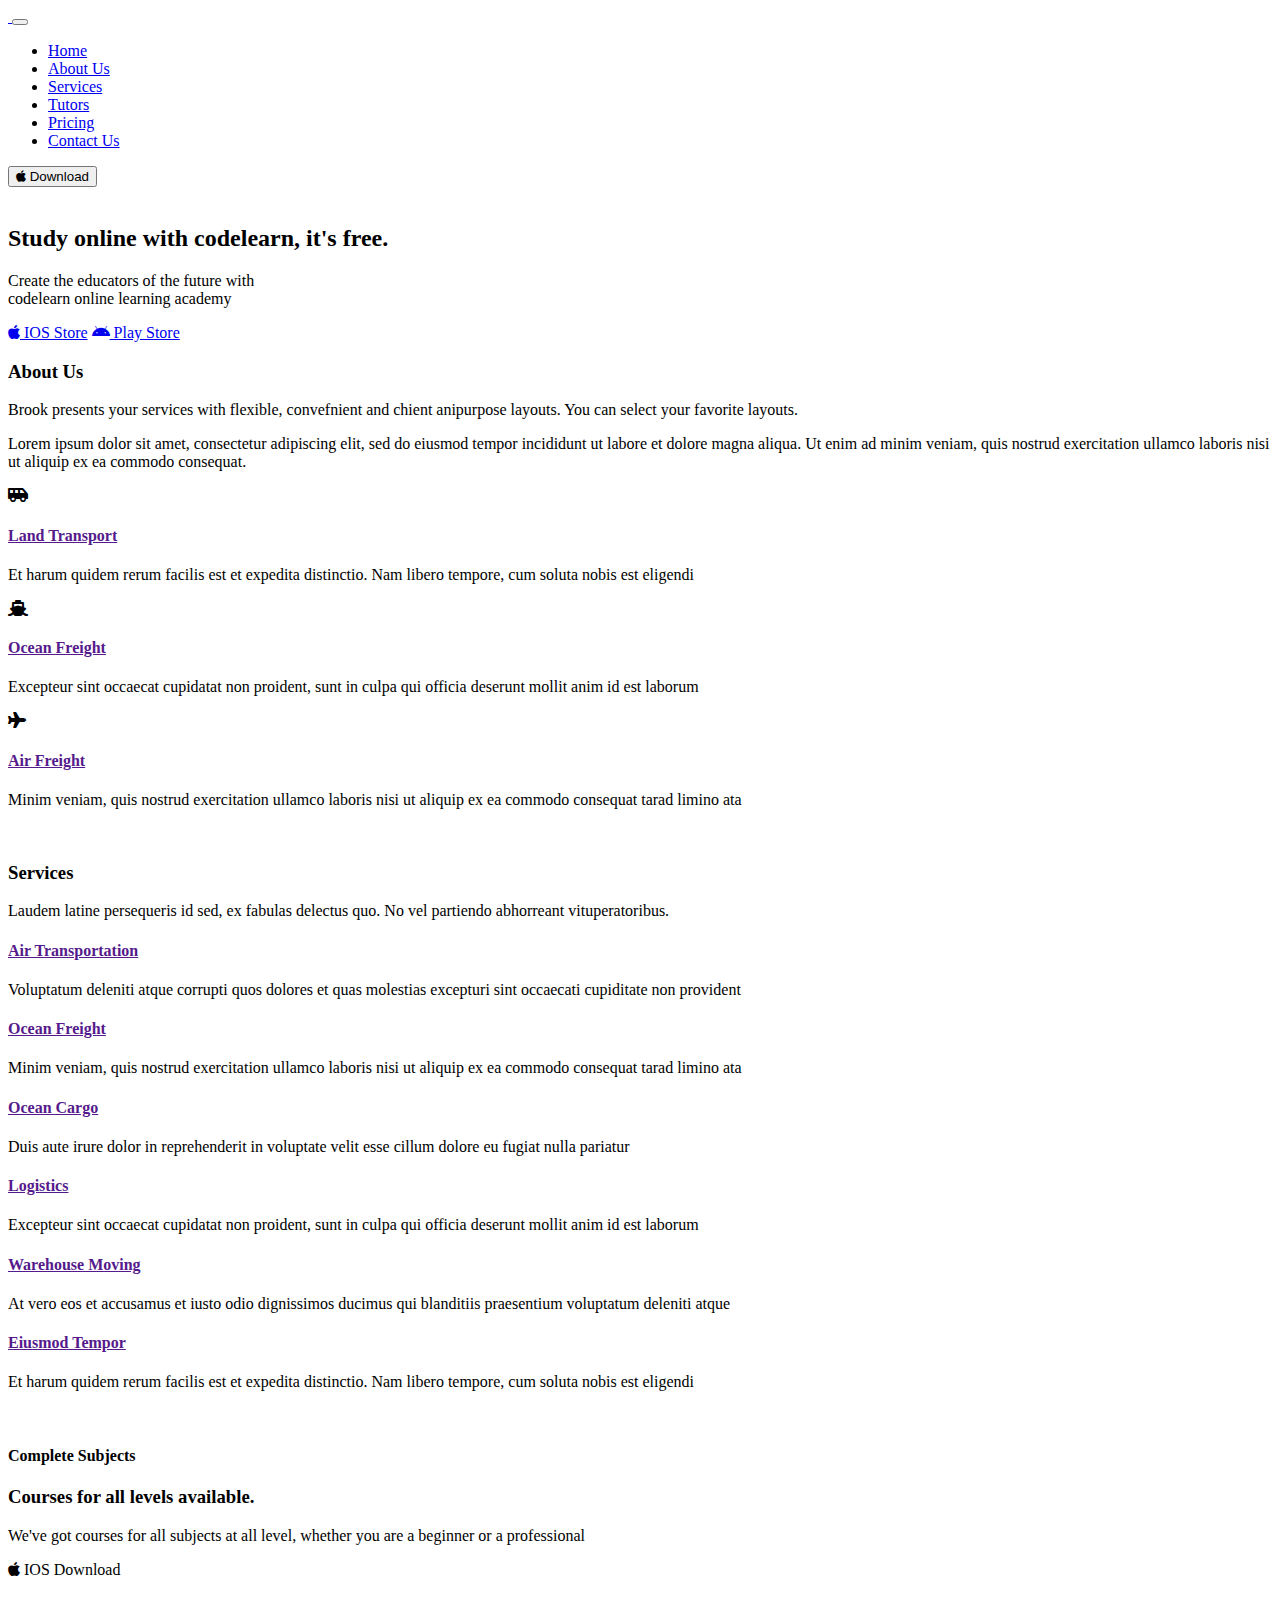
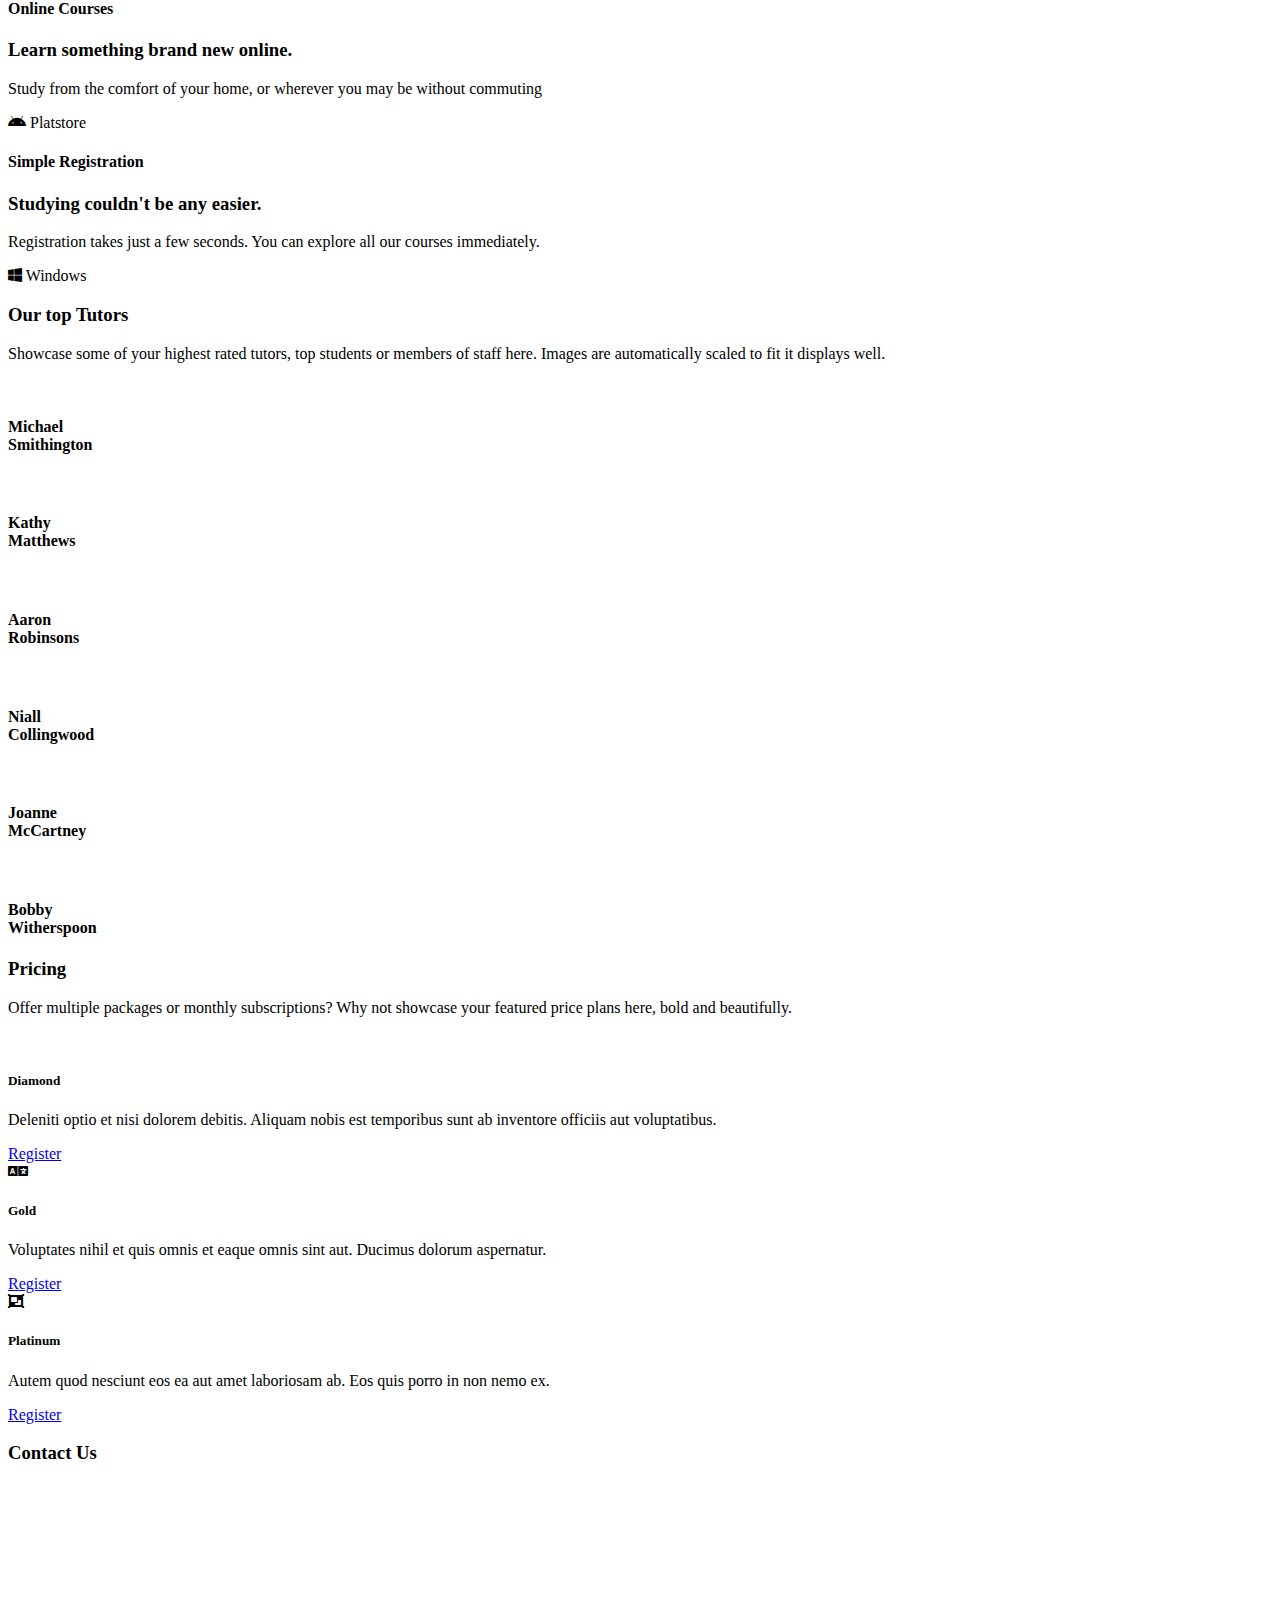
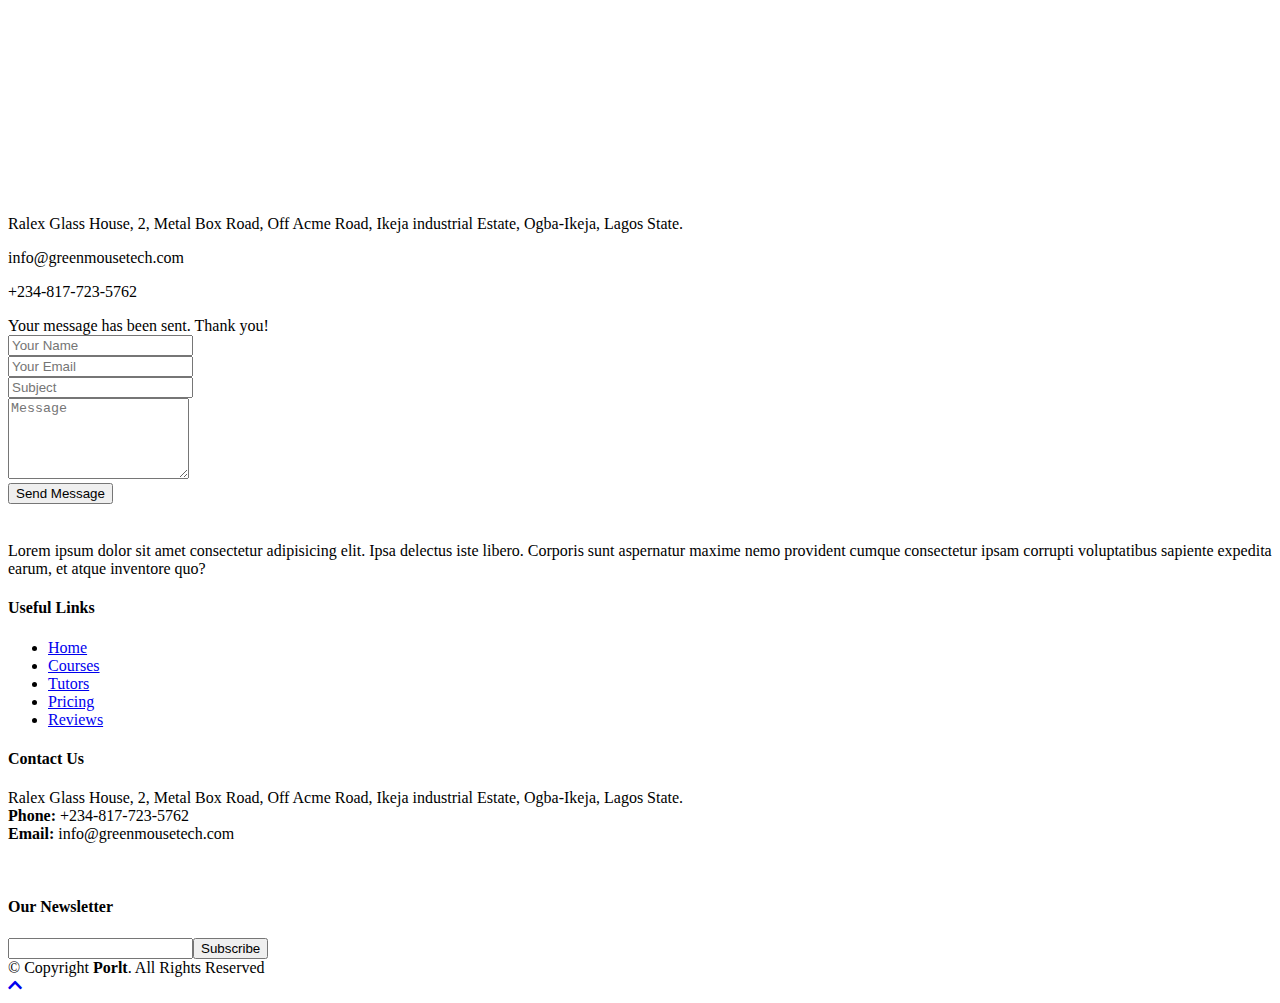
==== index.html @ 4b4a645c "porlt" ====
<!DOCTYPE html>
<html lang="en">
<head>
  <meta charset="utf-8">
  <title>Porlt</title>
  <meta content="width=device-width, initial-scale=1.0" name="viewport">
  <meta content="" name="keywords">
  <meta content="" name="description">

  <!-- Favicons -->
  <link href="img/logo.png" rel="icon">
  <link href="img/apple-touch-icon.png" rel="apple-touch-icon">

  <!-- Google Fonts -->
  <link href="https://fonts.googleapis.com/css?family=Open+Sans:300,300i,400,400i,700,700i|Montserrat:300,400,500,700" rel="stylesheet">

  <!-- fontawesome -->
  <link rel="stylesheet" href="https://cdnjs.cloudflare.com/ajax/libs/font-awesome/5.15.1/css/all.min.css"/>

  <!-- Bootstrap CSS File -->
  <link href="lib/bootstrap/css/bootstrap.min.css" rel="stylesheet">

  <!-- Libraries CSS Files -->
  <link href="lib/font-awesome/css/font-awesome.min.css" rel="stylesheet">
  <link href="lib/animate/animate.min.css" rel="stylesheet">
  <link href="lib/ionicons/css/ionicons.min.css" rel="stylesheet">
  <link href="lib/owlcarousel/assets/owl.carousel.min.css" rel="stylesheet">
  <link href="lib/lightbox/css/lightbox.min.css" rel="stylesheet">

  <!-- Main Stylesheet File -->
  <link href="css/style.css" rel="stylesheet">
</head>

<body>

  <!--==========================
  Header
  ============================-->
  
  <header id="header" class="fixed-top">
    <div class="containr">
      <nav class="navbar navbar-expand-lg navbar-light bg-light">
  <a class="navbar-brand scrollto" href="#">
    <img src="img/logo.png" style="width: 100px;" class="img-fluid" alt="">
  </a>
  <button class="navbar-toggler" type="button" data-toggle="collapse" data-target="#navbarSupportedContent" aria-controls="navbarSupportedContent" aria-expanded="false" aria-label="Toggle navigation">
    <span class="navbar-toggler-icon"></span>
  </button>

  <div class="collapse navbar-collapse" id="navbarSupportedContent">
    <ul class="navbar-nav m-auto">
      <li class="nav-item activ">
        <a class="nav-link" href="#">Home</a>
      </li>
      <li class="nav-item">
        <a class="nav-link" href="#">About Us</a>
      </li>
      <li class="nav-item">
        <a class="nav-link" href="#">Services</a>
      </li>
      <li class="nav-item">
        <a class="nav-link" href="#">Tutors</a>
      </li>
      <li class="nav-item">
        <a class="nav-link" href="#">Pricing</a>
      </li>
      
      <li class="nav-item">
        <a class="nav-link" href="#">Contact Us</a>
      </li>
    </ul>
      <button class="btn btn-outline-success" type="submit"><i class="fab fa-apple"></i> Download</button>
  </div>
</nav>
      <!-- <div class="logo float-left">
        <a href="#intro" class="scrollto"><img src="img/logo.png" alt="" class="img-fluid"></a>
      </div>

      <nav class="main-nav d-none d-lg-block">
        <ul class="">
          <li class="active"><a href="#intro">Home</a></li>
          <li><a href="#about">Courses</a></li>
          <li><a href="#services">Tutors</a></li>
          <li><a href="#portfolio">Pricing</a></li>
          <li><a href="#team">FAQs</a></li>
          <li class="drop-down"><a href="">Drop Down</a>
            <ul>
              <li><a href="#">Drop Down 1</a></li>
              <li class="drop-down"><a href="#">Drop Down 2</a>
                <ul>
                  <li><a href="#">Deep Drop Down 1</a></li>
                  <li><a href="#">Deep Drop Down 2</a></li>
                  <li><a href="#">Deep Drop Down 3</a></li>
                  <li><a href="#">Deep Drop Down 4</a></li>
                  <li><a href="#">Deep Drop Down 5</a></li>
                </ul>
              </li>
              <li><a href="#">Drop Down 3</a></li>
              <li><a href="#">Drop Down 4</a></li>
              <li><a href="#">Drop Down 5</a></li>
            </ul>
          </li>
          
          <li><a href="#contact">Reviews</a></li>
        </ul>
        <a href="#" class="btn-get-started scrollto">Download</a>
      </nav> -->
    </div>
  </header>
  
  <!--==========================
    Intro Section
  ============================-->
  <section id="intro" class="clearfix">
    <div class="container">

      <div class="intro-img">
        <img src="img/header.png" alt="" class="img-fluid">
      </div>

      <div class="intro-info">
        <h2>Study online with codelearn, it's free.</h2>
        <p>Create the educators of the future with <br> codelearn online learning academy</p>
        <div>
          <a href="#about" class="btn-get-started scrollto"><i class="fab fa-apple"></i> IOS Store</a>
          <a href="#services" class="btn-services scrollto"><i class="fab fa-android"></i> Play Store</a>
        </div>
      </div>

    </div>
  </section><!-- #intro -->

  <main id="main">
     <!--==========================
      About Us Section
    ============================-->
    <section id="about">
      <div class="container">

        <header class="section-header">
          <h3>About Us</h3>
          <p>Brook presents your services with flexible, convefnient and chient anipurpose layouts. You can select your favorite layouts.</p>
        </header>

        <div class="row about-container">

          <div class="col-lg-6 content order-lg-1 order-2">
            <p>
              Lorem ipsum dolor sit amet, consectetur adipiscing elit, sed do eiusmod tempor incididunt ut labore et dolore magna aliqua. Ut enim ad minim veniam, quis nostrud exercitation ullamco laboris nisi ut aliquip ex ea commodo consequat.
            </p>

            <div class="icon-box wow fadeInUp">
              <div class="icon"><i class="fas fa-shuttle-van"></i></div>
              <h4 class="title"><a href="">Land Transport</a></h4>
              <p class="description">Et harum quidem rerum facilis est et expedita distinctio. Nam libero tempore, cum soluta nobis est eligendi</p>
            </div>

            <div class="icon-box wow fadeInUp" data-wow-delay="0.2s">
              <div class="icon"><i class="fas fa-ship"></i></div>
              <h4 class="title"><a href="">Ocean Freight</a></h4>
              <p class="description">Excepteur sint occaecat cupidatat non proident, sunt in culpa qui officia deserunt mollit anim id est laborum</p>
            </div>

            <div class="icon-box wow fadeInUp" data-wow-delay="0.4s">
              <div class="icon"><i class="fas fa-plane"></i></div>
              <h4 class="title"><a href="">Air Freight</a></h4>
              <p class="description">Minim veniam, quis nostrud exercitation ullamco laboris nisi ut aliquip ex ea commodo consequat tarad limino ata</p>
            </div>

          </div>

          <div class="col-lg-6 background order-lg-2 order-1 wow fadeInUp">
            <img src="img/about-extra-2.svg" class="img-fluid" alt="">
          </div>
        </div>
      </div>
    </section><!-- #about -->

    
    <!--==========================
      Services Section
    ============================-->
    <section id="services" class="section-bg">
      <div class="container">

        <header class="section-header">
          <h3>Services</h3>
          <p>Laudem latine persequeris id sed, ex fabulas delectus quo. No vel partiendo abhorreant vituperatoribus.</p>
        </header>

        <div class="row">

          <div class="col-md-6 col-lg-5 offset-lg-1 wow bounceInUp" data-wow-duration="1.4s">
            <div class="box">
              <div class="icon"><i class="ion-ios-analytics-outline" style="color: #ff689b;"></i></div>
              <h4 class="title"><a href="">Air Transportation</a></h4>
              <p class="description">Voluptatum deleniti atque corrupti quos dolores et quas molestias excepturi sint occaecati cupiditate non provident</p>
            </div>
          </div>
          <div class="col-md-6 col-lg-5 wow bounceInUp" data-wow-duration="1.4s">
            <div class="box">
              <div class="icon"><i class="ion-ios-bookmarks-outline" style="color: #e9bf06;"></i></div>
              <h4 class="title"><a href="">Ocean Freight</a></h4>
              <p class="description">Minim veniam, quis nostrud exercitation ullamco laboris nisi ut aliquip ex ea commodo consequat tarad limino ata</p>
            </div>
          </div>

          <div class="col-md-6 col-lg-5 offset-lg-1 wow bounceInUp" data-wow-delay="0.1s" data-wow-duration="1.4s">
            <div class="box">
              <div class="icon"><i class="ion-ios-paper-outline" style="color: #3fcdc7;"></i></div>
              <h4 class="title"><a href="">Ocean Cargo</a></h4>
              <p class="description">Duis aute irure dolor in reprehenderit in voluptate velit esse cillum dolore eu fugiat nulla pariatur</p>
            </div>
          </div>
          <div class="col-md-6 col-lg-5 wow bounceInUp" data-wow-delay="0.1s" data-wow-duration="1.4s">
            <div class="box">
              <div class="icon"><i class="ion-ios-speedometer-outline" style="color:#41cf2e;"></i></div>
              <h4 class="title"><a href="">Logistics</a></h4>
              <p class="description">Excepteur sint occaecat cupidatat non proident, sunt in culpa qui officia deserunt mollit anim id est laborum</p>
            </div>
          </div>

          <div class="col-md-6 col-lg-5 offset-lg-1 wow bounceInUp" data-wow-delay="0.2s" data-wow-duration="1.4s">
            <div class="box">
              <div class="icon"><i class="ion-ios-world-outline" style="color: #d6ff22;"></i></div>
              <h4 class="title"><a href="">Warehouse Moving</a></h4>
              <p class="description">At vero eos et accusamus et iusto odio dignissimos ducimus qui blanditiis praesentium voluptatum deleniti atque</p>
            </div>
          </div>
          <div class="col-md-6 col-lg-5 wow bounceInUp" data-wow-delay="0.2s" data-wow-duration="1.4s">
            <div class="box">
              <div class="icon"><i class="ion-ios-clock-outline" style="color: #4680ff;"></i></div>
              <h4 class="title"><a href="">Eiusmod Tempor</a></h4>
              <p class="description">Et harum quidem rerum facilis est et expedita distinctio. Nam libero tempore, cum soluta nobis est eligendi</p>
            </div>
          </div>

        </div>

      </div>
    </section><!-- #services -->

    <!--==========================
      Clients Section
    ============================-->
    <section id="testimonials" class="section-bg">
      <div class="container">
        <div class="row justify-content-center">
          <div class="col-lg-6">
                <img src="img/slide1.png" style="width: 100%;" class="testimnial-img" alt="">
          </div>

          <div class="col-lg-6 right">
            <div class="owl-carousel testimonials-carousel wow fadeInUp">
              <div class="row testimonial-item">
                <div class="col-lg-12">
                   <h4>Complete Subjects</h4>
                <h3>Courses for all levels available.</h3>
                <p>We've got courses for all subjects at all level, whether you are a beginner or a professional</p>
                <div class="d-flex justify-content-center align-item-center">
                <a class="btn btn-outline-success" type="submit"><i class="fab fa-apple"></i> IOS Download</a>
                </div>
                </div>
              </div>
    
              <div class="row testimonial-item"> 
                <div class="col-lg-12">
                   <h4>Online Courses</h4>
                <h3>Learn something brand new online.</h3>
                <p>Study from the comfort of your home, or wherever you may be without commuting</p>
                <div class="d-flex justify-content-center align-item-center">
                <a class="btn btn-outline-success" type="submit"><i class="fab fa-android"></i> Platstore</a>
                </div>
                </div>
              </div>
    
              <div class="row testimonial-item">
                <div class="col-lg-12 ">
                   <h4>Simple Registration</h4>
                <h3>Studying couldn't be any easier.</h3>
                <p>Registration takes just a few seconds. You can explore all our courses immediately.</p>
                <div class="d-flex justify-content-center align-item-center">
                <a class="btn btn-outline-success" type="submit"><i class="fab fa-windows"></i> Windows</a>
                </div>
                </div>
              </div>
            </div>
          </div>
            
          
        </div>
      </div>
    </section><!-- #testimonials -->

     <!--==========================
      Tutor Section
    ============================-->
    <section id="team">
      <div class="container">
        <div class="section-header">
          <h3>Our top Tutors</h3>
          <p>Showcase some of your highest rated tutors, top students or members of staff here. Images are automatically scaled to fit it displays well.</p>
        </div>

        <div class="row">

          <div class="col-lg-2 col-md-6 wow fadeInUp">
            <div class="member">
              <img src="img/tutor1.svg" class="img-fluid" alt="">
            </div>
            <h4 style="color: #000;">Michael <br> Smithington</h4>
          </div>

          <div class="col-lg-2 col-md-6 wow fadeInUp" data-wow-delay="0.1s">
            <div class="member">
              <img src="img/tutor2.svg" class="img-fluid" alt="">
            </div>
            <h4 style="color: #000;">Kathy <br> Matthews</h4>
          </div>

          <div class="col-lg-2 col-md-6 wow fadeInUp" data-wow-delay="0.2s">
            <div class="member">
              <img src="img/tutor3.svg" class="img-fluid" alt="">
            </div>
            <h4 style="color: #000;">Aaron <br> Robinsons</h4>
          </div>

          <div class="col-lg-2 col-md-6 wow fadeInUp" data-wow-delay="0.3s">
            <div class="member">
              <img src="img/tutor4.svg" class="img-fluid" alt="">
            </div>
            <h4 style="color: #000;">Niall <br> Collingwood</h4>
          </div>
          <div class="col-lg-2 col-md-6 wow fadeInUp" data-wow-delay="0.3s">
            <div class="member">
              <img src="img/tutor5.svg" class="img-fluid" alt="">
            </div>
            <h4 style="color: #000;">Joanne <br> McCartney</h4>
          </div>
          <div class="col-lg-2 col-md-6 wow fadeInUp" data-wow-delay="0.3s">
            <div class="member">
              <img src="img/tutor6.svg" class="img-fluid" alt="">
            </div>
            <h4 style="color: #000;">Bobby <br> Witherspoon</h4>
          </div>

        </div>

      </div>
    </section><!-- #team -->

    <!--==========================
      Why Us Section
    ============================-->
    <section id="why-us" class="wow fadeIn">
      <div class="container">
        <header class="section-header">
          <h3>Pricing</h3>
          <p>Offer multiple packages or monthly subscriptions? Why not showcase your featured price plans here, bold and beautifully.</p>
        </header>

        <div class="row row-eq-height justify-content-center">

          <div class="col-lg-4 mb-4">
            <div class="card wow bounceInUp">
                <i class="fa fa-diamond"></i>
              <div class="card-body">
                <h5 class="card-title">Diamond</h5>
                <p class="card-text">Deleniti optio et nisi dolorem debitis. Aliquam nobis est temporibus sunt ab inventore officiis aut voluptatibus.</p>
                <a href="#" class="readmore">Register </a>
              </div>
            </div>
          </div>

          <div class="col-lg-4 mb-4">
            <div class="card wow bounceInUp">
                <i class="fa fa-language"></i>
              <div class="card-body">
                <h5 class="card-title">Gold</h5>
                <p class="card-text">Voluptates nihil et quis omnis et eaque omnis sint aut. Ducimus dolorum aspernatur.</p>
                <a href="#" class="readmore">Register</a>
              </div>
            </div>
          </div>

          <div class="col-lg-4 mb-4">
            <div class="card wow bounceInUp">
                <i class="fa fa-object-group"></i>
              <div class="card-body">
                <h5 class="card-title">Platinum</h5>
                <p class="card-text">Autem quod nesciunt eos ea aut amet laboriosam ab. Eos quis porro in non nemo ex. </p>
                <a href="#" class="readmore">Register </a>
              </div>
            </div>
          </div>

        </div>
      </div>
    </section>

    <!--==========================
      Contact Section
    ============================-->
    <section id="contact">
      <div class="container-fluid">

        <div class="section-header">
          <h3>Contact Us</h3>
        </div>

        <div class="row wow fadeInUp">

          <div class="col-lg-6">
            <div class="map mb-4 mb-lg-0">
              <iframe src="https://www.google.com/maps/embed?pb=!1m14!1m8!1m3!1d12097.433213460943!2d-74.0062269!3d40.7101282!3m2!1i1024!2i768!4f13.1!3m3!1m2!1s0x0%3A0xb89d1fe6bc499443!2sDowntown+Conference+Center!5e0!3m2!1smk!2sbg!4v1539943755621" frameborder="0" style="border:0; width: 100%; height: 312px;" allowfullscreen></iframe>
            </div>
          </div>

          <div class="col-lg-6">
            <div class="row">
              <div class="col-md-5 info">
                <i class="ion-ios-location-outline"></i>
                <p>Ralex Glass House, 2, Metal Box Road, Off Acme Road, Ikeja industrial Estate, Ogba-Ikeja, Lagos State.</p>
              </div>
              <div class="col-md-4 info">
                <i class="ion-ios-email-outline"></i>
                <p>info@greenmousetech.com</p>
              </div>
              <div class="col-md-3 info">
                <i class="ion-ios-telephone-outline"></i>
                <p>+234-817-723-5762</p>
              </div>
            </div>

            <div class="form">
              <div id="sendmessage">Your message has been sent. Thank you!</div>
              <div id="errormessage"></div>
              <form action="" method="post" role="form" class="contactForm">
                <div class="form-row">
                  <div class="form-group col-lg-6">
                    <input type="text" name="name" class="form-control" id="name" placeholder="Your Name" data-rule="minlen:4" data-msg="Please enter at least 4 chars" />
                    <div class="validation"></div>
                  </div>
                  <div class="form-group col-lg-6">
                    <input type="email" class="form-control" name="email" id="email" placeholder="Your Email" data-rule="email" data-msg="Please enter a valid email" />
                    <div class="validation"></div>
                  </div>
                </div>
                <div class="form-group">
                  <input type="text" class="form-control" name="subject" id="subject" placeholder="Subject" data-rule="minlen:4" data-msg="Please enter at least 8 chars of subject" />
                  <div class="validation"></div>
                </div>
                <div class="form-group">
                  <textarea class="form-control" name="message" rows="5" data-rule="required" data-msg="Please write something for us" placeholder="Message"></textarea>
                  <div class="validation"></div>
                </div>
                <div class="text-center"><button type="submit" title="Send Message">Send Message</button></div>
              </form>
            </div>
          </div>

        </div>

      </div>
    </section><!-- #contact -->

  </main>

  <!--==========================
    Footer
  ============================-->
  <footer id="footer">
    <div class="footer-top">
      <div class="container">
        <div class="row">

          <div class="col-lg-4 col-md-6 footer-info">
            <a href="#">
              <img src="img/logo1.png" style="width: 100px;" alt="">
            </a>
            <p style="margin-top: 20px;">Lorem ipsum dolor sit amet consectetur adipisicing elit. Ipsa delectus iste libero. Corporis sunt aspernatur maxime nemo provident cumque consectetur ipsam corrupti voluptatibus sapiente expedita earum, et atque inventore quo?</p>
          </div>

          <div class="col-lg-2 col-md-6 footer-links">
            <h4>Useful Links</h4>
            <ul>
              <li><a href="#">Home</a></li>
              <li><a href="#">Courses</a></li>
              <li><a href="#">Tutors</a></li>
              <li><a href="#">Pricing</a></li>
              <li><a href="#">Reviews</a></li>
            </ul>
          </div>

          <div class="col-lg-3 col-md-6 footer-contact">
            <h4>Contact Us</h4>
            <p>
              Ralex Glass House, 2, Metal Box Road, Off Acme Road, Ikeja industrial Estate, Ogba-Ikeja, Lagos State.<br>
              <strong>Phone:</strong> +234-817-723-5762<br>
              <strong>Email:</strong> info@greenmousetech.com<br>
            </p>

            <div class="social-links">
              <a href="#" class="twitter"><i class="fa fa-twitter"></i></a>
              <a href="#" class="facebook"><i class="fa fa-facebook"></i></a>
              <a href="#" class="instagram"><i class="fa fa-instagram"></i></a>
              <a href="#" class="linkedin"><i class="fa fa-linkedin"></i></a>
            </div>

          </div>

          <div class="col-lg-3 col-md-6 footer-newsletter">
            <h4>Our Newsletter</h4>
            <p></p>
            <form action="" method="post">
              <input type="email" name="email"><input type="submit" placeholder="Enter Email"  value="Subscribe">
            </form>
          </div>

        </div>
      </div>
    </div>

    <div class="container">
      <div class="copyright">
        &copy; Copyright <strong>Porlt</strong>. All Rights Reserved
      </div>
      <!-- <div class="credits">
        Designed by <a href="https://greenmouseonline.com/">Greenmouse Technologies</a>
      </div> -->
    </div>
  </footer><!-- #footer -->

  <a href="#" class="back-to-top"><i class="fa fa-chevron-up"></i></a>

  <!-- JavaScript Libraries -->
  <script src="lib/jquery/jquery.min.js"></script>
  <script src="lib/jquery/jquery-migrate.min.js"></script>
  <script src="lib/bootstrap/js/bootstrap.bundle.min.js"></script>
  <script src="lib/easing/easing.min.js"></script>
  <script src="lib/mobile-nav/mobile-nav.js"></script>
  <script src="lib/wow/wow.min.js"></script>
  <script src="lib/waypoints/waypoints.min.js"></script>
  <script src="lib/counterup/counterup.min.js"></script>
  <script src="lib/owlcarousel/owl.carousel.min.js"></script>
  <script src="lib/isotope/isotope.pkgd.min.js"></script>
  <script src="lib/lightbox/js/lightbox.min.js"></script>
  <!-- Contact Form JavaScript File -->
  <script src="contactform/contactform.js"></script>

  <!-- Template Main Javascript File -->
  <script src="js/main.js"></script>

</body>
</html>
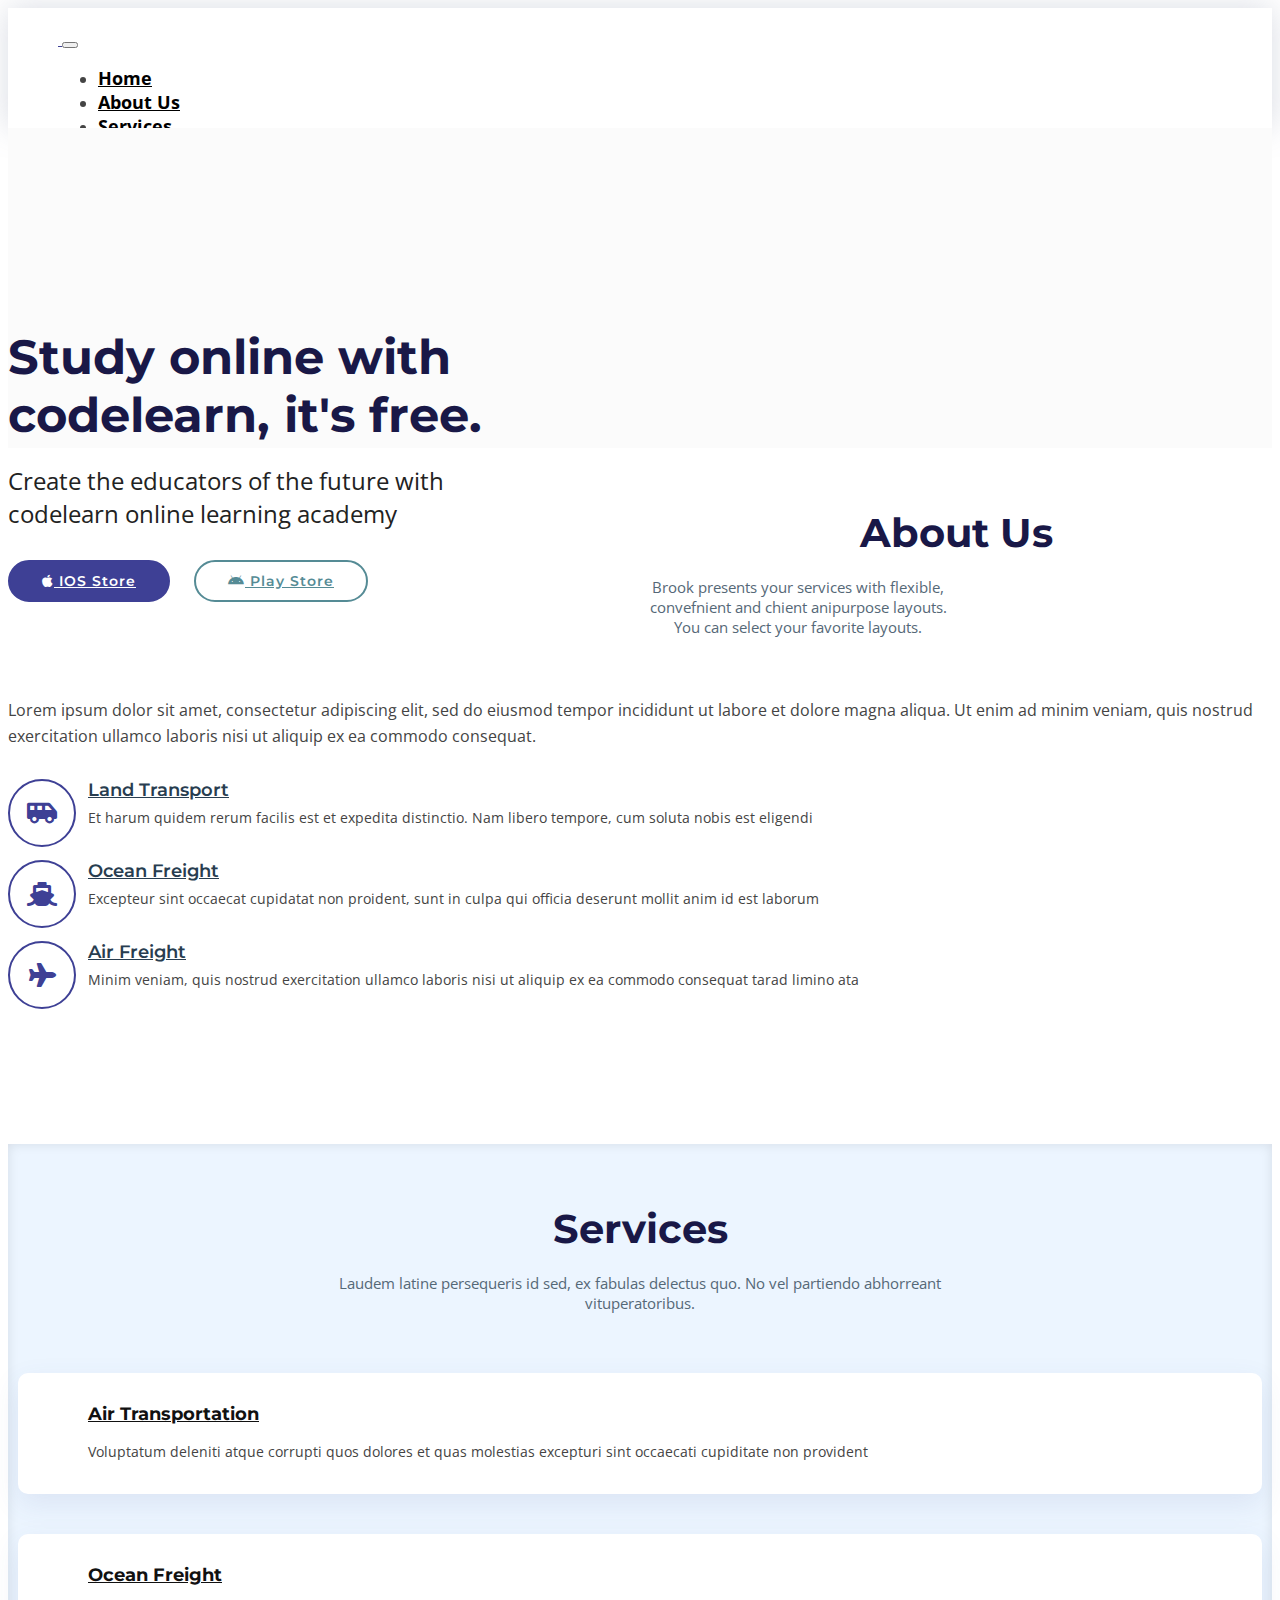
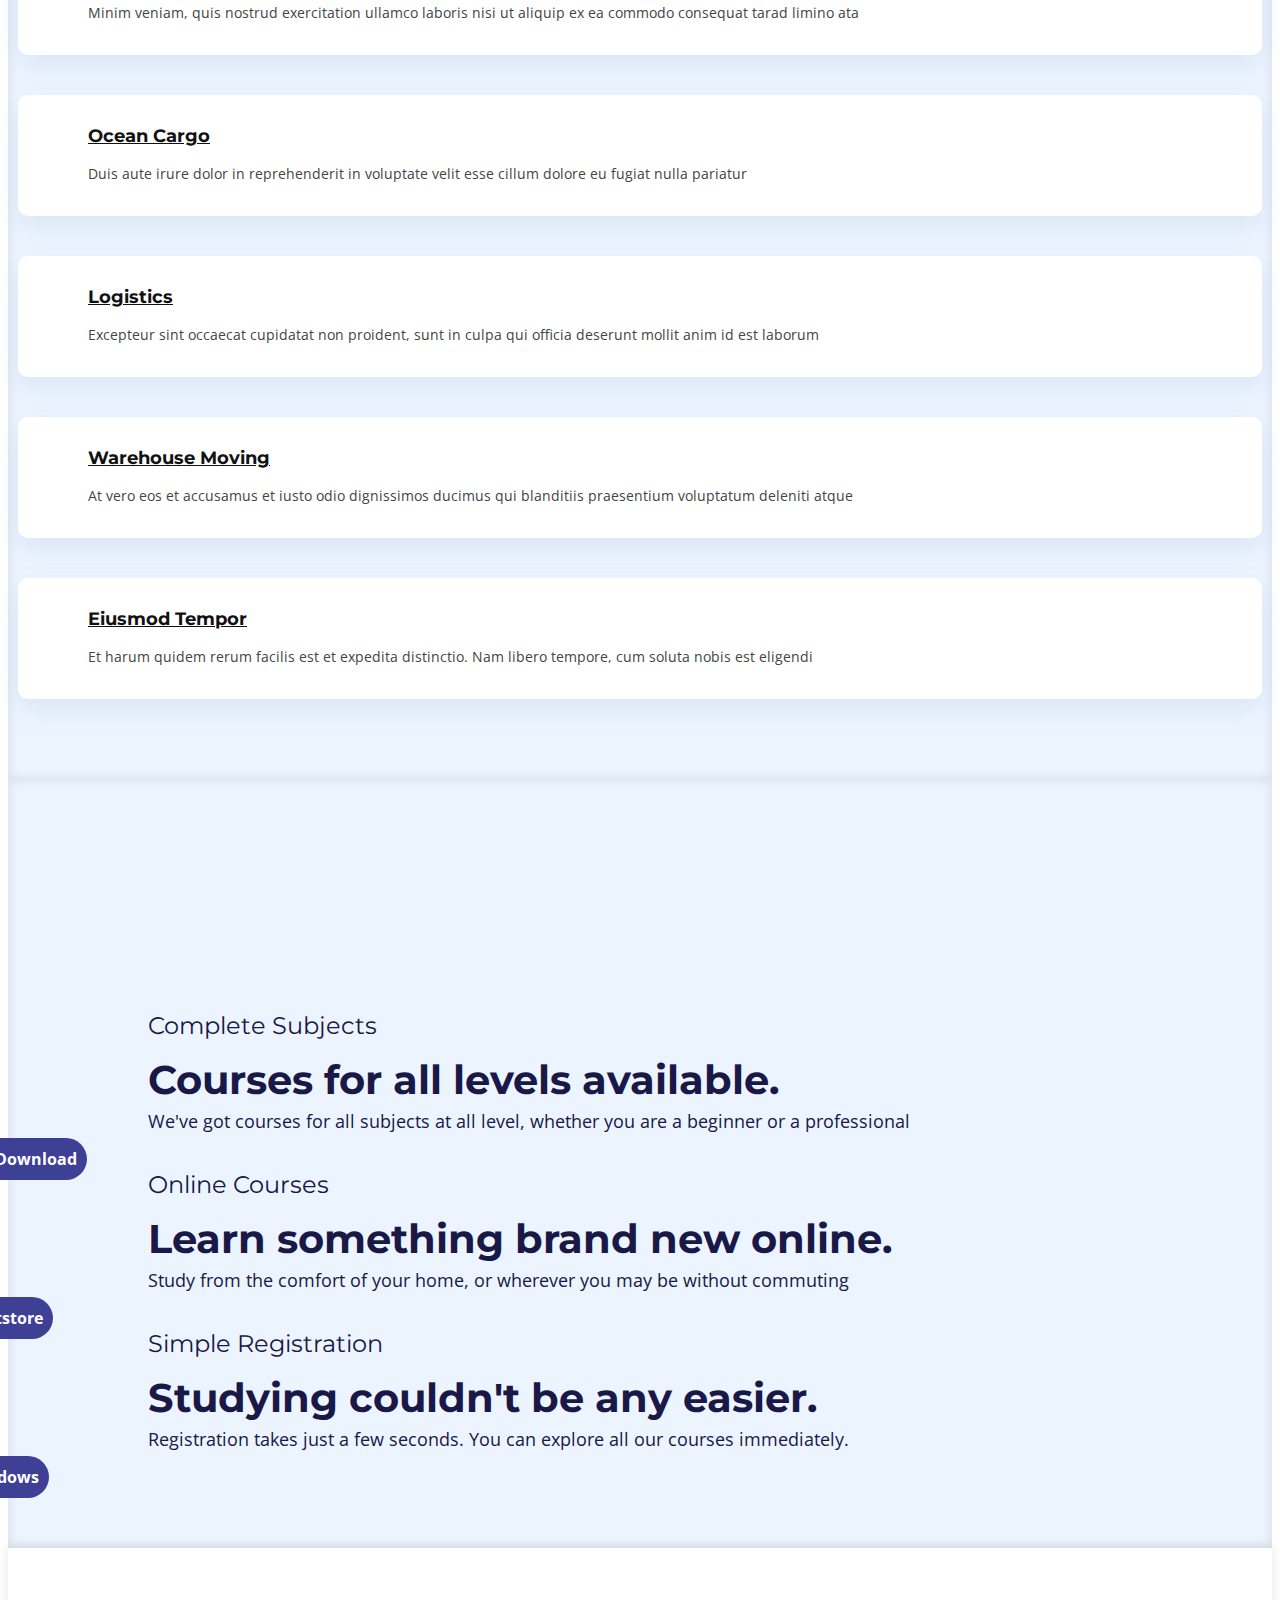
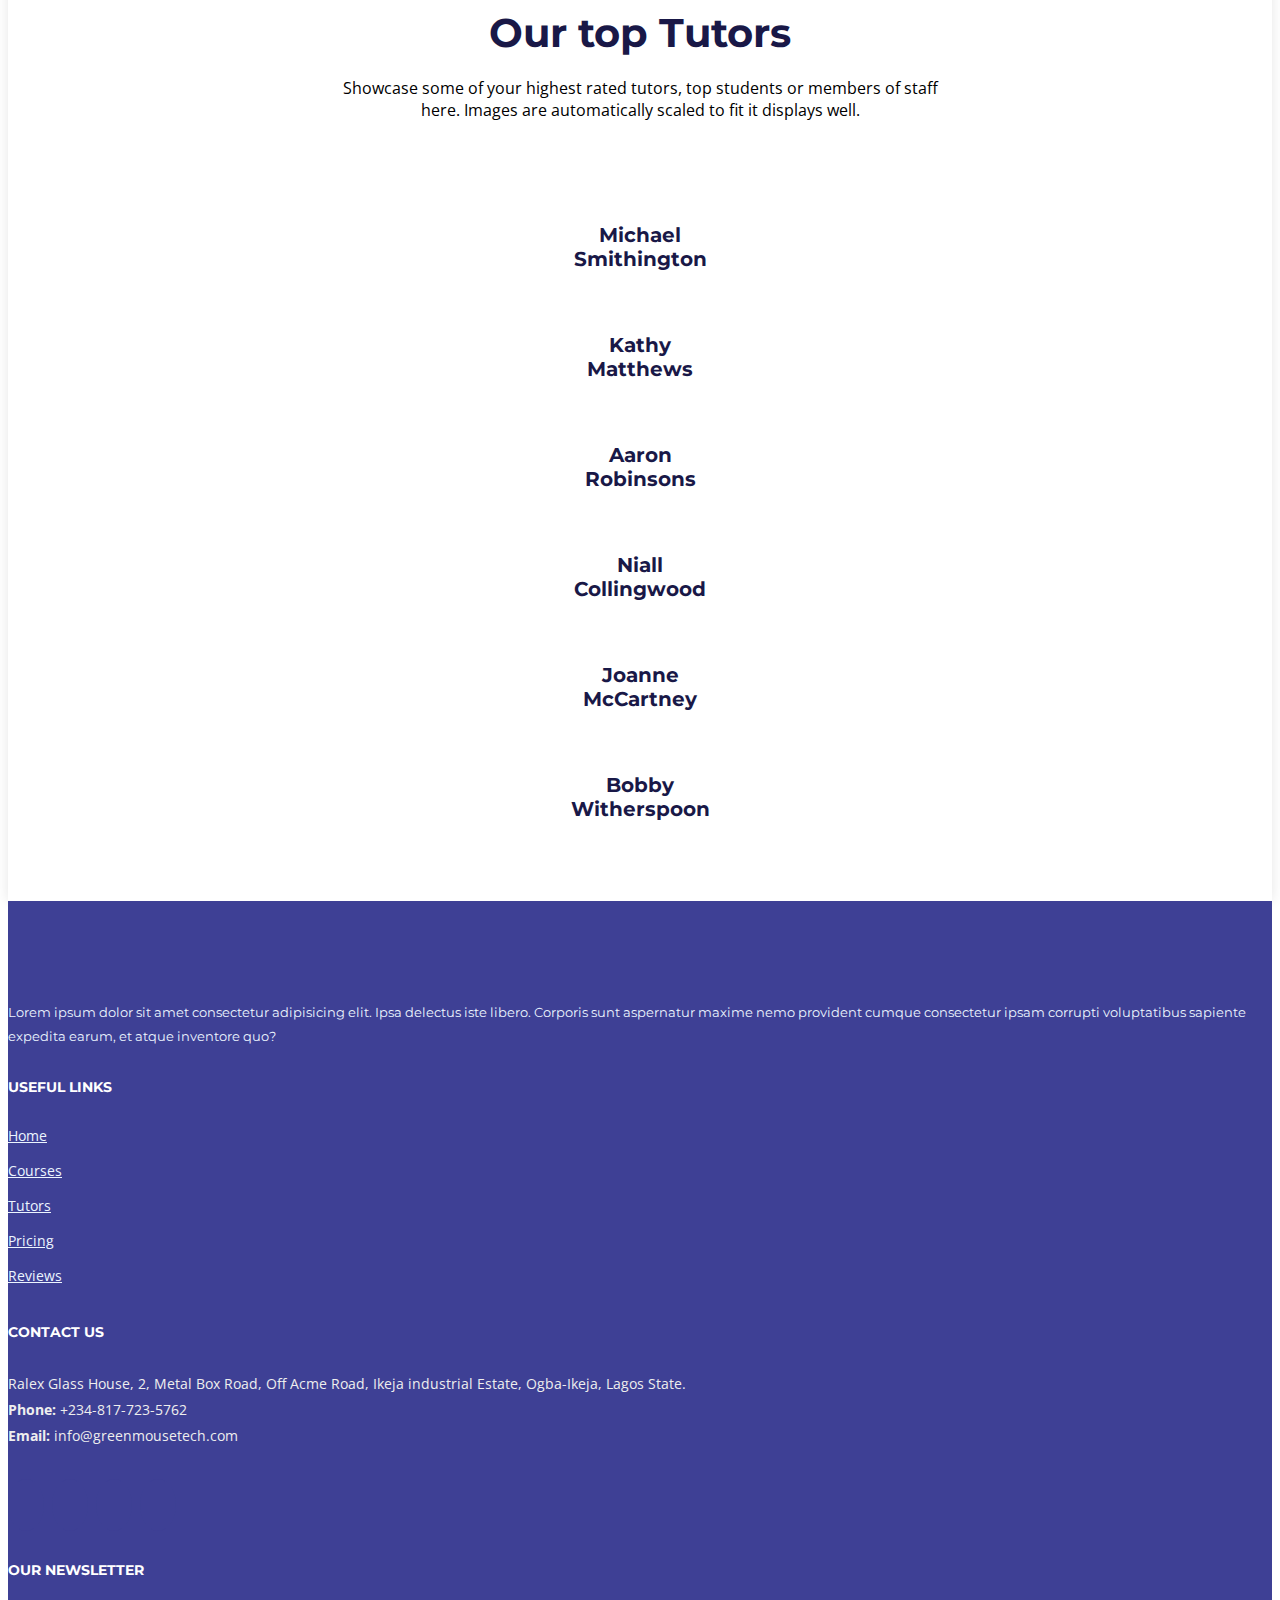
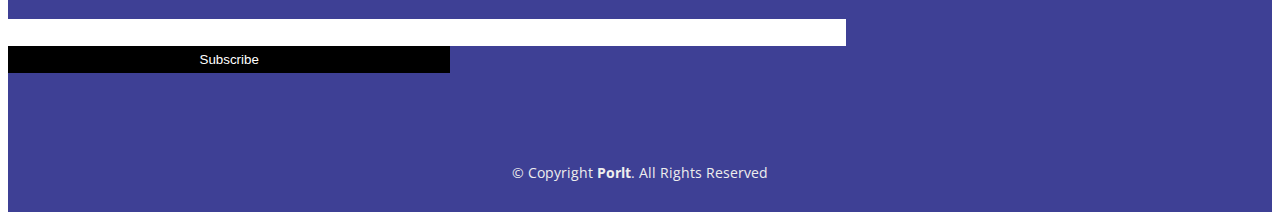
==== commit 2580de94: "porlt" ====
--- a/index.html
+++ b/index.html
@@ -9,7 +9,7 @@
 
   <!-- Favicons -->
   <link href="img/logo.png" rel="icon">
-  <link href="img/apple-touch-icon.png" rel="apple-touch-icon">
+  <!-- <link href="img/apple-touch-icon.png" rel="apple-touch-icon"> -->
 
   <!-- Google Fonts -->
   <link href="https://fonts.googleapis.com/css?family=Open+Sans:300,300i,400,400i,700,700i|Montserrat:300,400,500,700" rel="stylesheet">
@@ -349,121 +349,6 @@
       </div>
     </section><!-- #team -->
 
-    <!--==========================
-      Why Us Section
-    ============================-->
-    <section id="why-us" class="wow fadeIn">
-      <div class="container">
-        <header class="section-header">
-          <h3>Pricing</h3>
-          <p>Offer multiple packages or monthly subscriptions? Why not showcase your featured price plans here, bold and beautifully.</p>
-        </header>
-
-        <div class="row row-eq-height justify-content-center">
-
-          <div class="col-lg-4 mb-4">
-            <div class="card wow bounceInUp">
-                <i class="fa fa-diamond"></i>
-              <div class="card-body">
-                <h5 class="card-title">Diamond</h5>
-                <p class="card-text">Deleniti optio et nisi dolorem debitis. Aliquam nobis est temporibus sunt ab inventore officiis aut voluptatibus.</p>
-                <a href="#" class="readmore">Register </a>
-              </div>
-            </div>
-          </div>
-
-          <div class="col-lg-4 mb-4">
-            <div class="card wow bounceInUp">
-                <i class="fa fa-language"></i>
-              <div class="card-body">
-                <h5 class="card-title">Gold</h5>
-                <p class="card-text">Voluptates nihil et quis omnis et eaque omnis sint aut. Ducimus dolorum aspernatur.</p>
-                <a href="#" class="readmore">Register</a>
-              </div>
-            </div>
-          </div>
-
-          <div class="col-lg-4 mb-4">
-            <div class="card wow bounceInUp">
-                <i class="fa fa-object-group"></i>
-              <div class="card-body">
-                <h5 class="card-title">Platinum</h5>
-                <p class="card-text">Autem quod nesciunt eos ea aut amet laboriosam ab. Eos quis porro in non nemo ex. </p>
-                <a href="#" class="readmore">Register </a>
-              </div>
-            </div>
-          </div>
-
-        </div>
-      </div>
-    </section>
-
-    <!--==========================
-      Contact Section
-    ============================-->
-    <section id="contact">
-      <div class="container-fluid">
-
-        <div class="section-header">
-          <h3>Contact Us</h3>
-        </div>
-
-        <div class="row wow fadeInUp">
-
-          <div class="col-lg-6">
-            <div class="map mb-4 mb-lg-0">
-              <iframe src="https://www.google.com/maps/embed?pb=!1m14!1m8!1m3!1d12097.433213460943!2d-74.0062269!3d40.7101282!3m2!1i1024!2i768!4f13.1!3m3!1m2!1s0x0%3A0xb89d1fe6bc499443!2sDowntown+Conference+Center!5e0!3m2!1smk!2sbg!4v1539943755621" frameborder="0" style="border:0; width: 100%; height: 312px;" allowfullscreen></iframe>
-            </div>
-          </div>
-
-          <div class="col-lg-6">
-            <div class="row">
-              <div class="col-md-5 info">
-                <i class="ion-ios-location-outline"></i>
-                <p>Ralex Glass House, 2, Metal Box Road, Off Acme Road, Ikeja industrial Estate, Ogba-Ikeja, Lagos State.</p>
-              </div>
-              <div class="col-md-4 info">
-                <i class="ion-ios-email-outline"></i>
-                <p>info@greenmousetech.com</p>
-              </div>
-              <div class="col-md-3 info">
-                <i class="ion-ios-telephone-outline"></i>
-                <p>+234-817-723-5762</p>
-              </div>
-            </div>
-
-            <div class="form">
-              <div id="sendmessage">Your message has been sent. Thank you!</div>
-              <div id="errormessage"></div>
-              <form action="" method="post" role="form" class="contactForm">
-                <div class="form-row">
-                  <div class="form-group col-lg-6">
-                    <input type="text" name="name" class="form-control" id="name" placeholder="Your Name" data-rule="minlen:4" data-msg="Please enter at least 4 chars" />
-                    <div class="validation"></div>
-                  </div>
-                  <div class="form-group col-lg-6">
-                    <input type="email" class="form-control" name="email" id="email" placeholder="Your Email" data-rule="email" data-msg="Please enter a valid email" />
-                    <div class="validation"></div>
-                  </div>
-                </div>
-                <div class="form-group">
-                  <input type="text" class="form-control" name="subject" id="subject" placeholder="Subject" data-rule="minlen:4" data-msg="Please enter at least 8 chars of subject" />
-                  <div class="validation"></div>
-                </div>
-                <div class="form-group">
-                  <textarea class="form-control" name="message" rows="5" data-rule="required" data-msg="Please write something for us" placeholder="Message"></textarea>
-                  <div class="validation"></div>
-                </div>
-                <div class="text-center"><button type="submit" title="Send Message">Send Message</button></div>
-              </form>
-            </div>
-          </div>
-
-        </div>
-
-      </div>
-    </section><!-- #contact -->
-
   </main>
 
   <!--==========================
--- a/css/style.css
+++ b/css/style.css
@@ -0,0 +1,1432 @@
+body {
+  background: #fff;
+  color: #444;
+  font-family: "Open Sans", sans-serif;
+}
+
+a {
+  color: #3e4095;
+  transition: 0.5s;
+}
+
+a:hover, a:active, a:focus {
+  color: #0b6bd3;
+  outline: none;
+  text-decoration: none;
+}
+
+p {
+  padding: 0;
+  margin: 0 0 30px 0;
+}
+
+h1, h2, h3, h4, h5, h6 {
+  font-family: "Montserrat", sans-serif;
+  font-weight: 400;
+  margin: 0 0 20px 0;
+  padding: 0;
+}
+
+/* Back to top button */
+
+.back-to-top {
+  position: fixed;
+  display: none;
+  background: #3e4095;
+  color: #fff;
+  width: 44px;
+  height: 44px;
+  text-align: center;
+  line-height: 1;
+  font-size: 16px;
+  border-radius: 50%;
+  right: 15px;
+  bottom: 15px;
+  transition: background 0.5s;
+  z-index: 11;
+}
+
+.back-to-top i {
+  padding-top: 12px;
+  color: #fff;
+}
+
+/* Prelaoder */
+
+#preloader {
+  position: fixed;
+  top: 0;
+  left: 0;
+  right: 0;
+  bottom: 0;
+  z-index: 9999;
+  overflow: hidden;
+  background: #fff;
+}
+
+#preloader:before {
+  content: "";
+  position: fixed;
+  top: calc(50% - 30px);
+  left: calc(50% - 30px);
+  border: 6px solid #f2f2f2;
+  border-top: 6px solid #3e4095;
+  border-radius: 50%;
+  width: 60px;
+  height: 60px;
+  -webkit-animation: animate-preloader 1s linear infinite;
+  animation: animate-preloader 1s linear infinite;
+}
+
+@-webkit-keyframes animate-preloader {
+  0% {
+    -webkit-transform: rotate(0deg);
+    transform: rotate(0deg);
+  }
+  100% {
+    -webkit-transform: rotate(360deg);
+    transform: rotate(360deg);
+  }
+}
+
+@keyframes animate-preloader {
+  0% {
+    -webkit-transform: rotate(0deg);
+    transform: rotate(0deg);
+  }
+  100% {
+    -webkit-transform: rotate(360deg);
+    transform: rotate(360deg);
+  }
+}
+
+/*--------------------------------------------------------------
+# Header
+--------------------------------------------------------------*/
+
+#header {
+  height: 80px;
+  transition: all 0.5s;
+  z-index: 997;
+  transition: all 0.5s;
+  padding: 20px 50px;
+  background: #fff;
+  box-shadow: 0px 0px 30px rgba(127, 137, 161, 0.3);
+}
+
+#header.header-scrolled, #header.header-pages {
+  height: 60px;
+  padding: 10px 0px;
+}
+
+#header .logo h1 {
+  font-size: 36px;
+  margin: 0;
+  padding: 0;
+  line-height: 1;
+  font-weight: 400;
+  letter-spacing: 3px;
+  text-transform: uppercase;
+}
+
+#header .logo h1 a, #header .logo h1 a:hover {
+  color: #00366f;
+  text-decoration: none;
+}
+
+#header .logo img {
+  padding: 0;
+  margin: 7px 0;
+  max-height: 26px;
+}
+
+.main-pages {
+  margin-top: 60px;
+}
+
+nav ul li {
+  padding-right: 20px;
+}
+
+nav ul li a {
+  color: #000 !important;
+  font-weight: bold;
+  font-size: 18px;
+}
+
+.btn-outline-success {
+  background-color: #3e4095;
+  border: none !important;
+  border-radius: 30px;
+  color: #fff !important;
+  font-weight: bold;
+  padding: 10px;
+  width: 180px;
+}
+
+.btn-outline-success:hover {
+  border: 1px solid #3e4095 !important;
+  color: #3e4095 !important;
+  background-color: transparent;
+}
+
+/*--------------------------------------------------------------
+# Intro Section
+--------------------------------------------------------------*/
+
+#intro {
+  width: 100%;
+  position: relative;
+  /* background: url("../img/intro-bg.png") center bottom no-repeat; */
+  background-size: cover;
+  padding: 200px 0 120px 0;
+  background-color: #FBFBFB;
+}
+
+#intro .intro-img {
+  width: 50%;
+  float: right;
+}
+
+#intro .intro-info {
+  width: 50%;
+  float: left;
+}
+
+#intro .intro-info h2 {
+  color: #191847;
+  /* margin-bottom: 40px; */
+  font-size: 48px;
+  font-weight: bold;
+}
+
+#intro .intro-info p {
+  color: #222;
+  /* margin-bottom: 40px; */
+  font-size: 24px;
+  /* font-weight: 700; */
+}
+
+#intro .intro-info h2 span {
+  color: #74b5fc;
+  text-decoration: underline;
+}
+
+#intro .intro-info .btn-get-started, #intro .intro-info .btn-services {
+  font-family: "Montserrat", sans-serif;
+  font-size: 14px;
+  font-weight: 600;
+  letter-spacing: 1px;
+  display: inline-block;
+  padding: 10px 32px;
+  border-radius: 50px;
+  transition: 0.5s;
+  margin: 0 20px 20px 0;
+  color: #fff;
+}
+
+#intro .intro-info .btn-get-started {
+  background: #3e4095;
+  border: 2px solid #3e4095;
+  color: #fff;
+}
+
+#intro .intro-info .btn-get-started:hover {
+  background: none;
+  border-color: #fff;
+  color: #fff;
+}
+
+#intro .intro-info .btn-services {
+  border: 2px solid #558B95;
+  color: #558B95;
+}
+
+#intro .intro-info .btn-services:hover {
+  background: #fff;
+  border-color: #558B95;
+  color: #558B95;
+}
+
+/*--------------------------------------------------------------
+# Navigation Menu
+--------------------------------------------------------------*/
+
+/* Desktop Navigation */
+
+.main-nav {
+  /* Drop Down */
+  /* Deep Drop Down */
+}
+
+.main-nav, .main-nav * {
+  margin: 0;
+  padding: 0;
+  list-style: none;
+}
+
+.main-nav>ul>li {
+  position: relative;
+  white-space: nowrap;
+  float: left;
+}
+
+.main-nav a {
+  display: block;
+  position: relative;
+  color: #004289;
+  padding: 10px 15px;
+  transition: 0.3s;
+  font-size: 14px;
+  font-family: "Montserrat", sans-serif;
+  font-weight: 500;
+}
+
+.main-nav a:hover, .main-nav .active>a, .main-nav li:hover>a {
+  color: #3e4095;
+  text-decoration: none;
+}
+
+.main-nav .drop-down ul {
+  display: block;
+  position: absolute;
+  left: 0;
+  top: calc(100% + 30px);
+  z-index: 99;
+  opacity: 0;
+  visibility: hidden;
+  padding: 10px 0;
+  background: #fff;
+  box-shadow: 0px 0px 30px rgba(127, 137, 161, 0.25);
+  transition: ease all 0.3s;
+}
+
+.main-nav .drop-down:hover>ul {
+  opacity: 1;
+  top: 100%;
+  visibility: visible;
+}
+
+.main-nav .drop-down li {
+  min-width: 180px;
+  position: relative;
+}
+
+.main-nav .drop-down ul a {
+  padding: 10px 20px;
+  font-size: 13px;
+  color: #004289;
+}
+
+.main-nav .drop-down ul a:hover, .main-nav .drop-down ul .active>a, .main-nav .drop-down ul li:hover>a {
+  color: #3e4095;
+}
+
+.main-nav .drop-down>a:after {
+  content: "\f107";
+  font-family: FontAwesome;
+  padding-left: 10px;
+}
+
+.main-nav .drop-down .drop-down ul {
+  top: 0;
+  left: calc(100% - 30px);
+}
+
+.main-nav .drop-down .drop-down:hover>ul {
+  opacity: 1;
+  top: 0;
+  left: 100%;
+}
+
+.main-nav .drop-down .drop-down>a {
+  padding-right: 35px;
+}
+
+.main-nav .drop-down .drop-down>a:after {
+  content: "\f105";
+  position: absolute;
+  right: 15px;
+}
+
+/* Mobile Navigation */
+
+.mobile-nav {
+  position: fixed;
+  top: 0;
+  bottom: 0;
+  z-index: 9999;
+  overflow-y: auto;
+  left: -260px;
+  width: 260px;
+  padding-top: 18px;
+  background: rgba(19, 39, 57, 0.8);
+  transition: 0.4s;
+}
+
+.mobile-nav * {
+  margin: 0;
+  padding: 0;
+  list-style: none;
+}
+
+.mobile-nav a {
+  display: block;
+  position: relative;
+  color: #fff;
+  padding: 10px 20px;
+  font-weight: 500;
+}
+
+.mobile-nav a:hover, .mobile-nav .active>a, .mobile-nav li:hover>a {
+  color: #74b5fc;
+  text-decoration: none;
+}
+
+.mobile-nav .drop-down>a:after {
+  content: "\f078";
+  font-family: FontAwesome;
+  padding-left: 10px;
+  position: absolute;
+  right: 15px;
+}
+
+.mobile-nav .active.drop-down>a:after {
+  content: "\f077";
+}
+
+.mobile-nav .drop-down>a {
+  padding-right: 35px;
+}
+
+.mobile-nav .drop-down ul {
+  display: none;
+  overflow: hidden;
+}
+
+.mobile-nav .drop-down li {
+  padding-left: 20px;
+}
+
+.mobile-nav-toggle {
+  position: fixed;
+  right: 0;
+  top: 0;
+  z-index: 9998;
+  border: 0;
+  background: none;
+  font-size: 24px;
+  transition: all 0.4s;
+  outline: none !important;
+  line-height: 1;
+  cursor: pointer;
+  text-align: right;
+}
+
+.mobile-nav-toggle i {
+  margin: 18px 18px 0 0;
+  color: #004289;
+}
+
+.mobile-nav-overly {
+  width: 100%;
+  height: 100%;
+  z-index: 9997;
+  top: 0;
+  left: 0;
+  position: fixed;
+  background: rgba(19, 39, 57, 0.8);
+  overflow: hidden;
+  display: none;
+}
+
+.mobile-nav-active {
+  overflow: hidden;
+}
+
+.mobile-nav-active .mobile-nav {
+  left: 0;
+}
+
+.mobile-nav-active .mobile-nav-toggle i {
+  color: #fff;
+}
+
+/*--------------------------------------------------------------
+# Sections
+--------------------------------------------------------------*/
+
+/* Sections Header
+--------------------------------*/
+
+.section-header h3 {
+  font-size: 40px;
+  color: #191847 !important;
+  text-align: center;
+  font-weight: bold;
+  position: relative;
+}
+
+.section-header p {
+  text-align: center;
+  margin: auto;
+  font-size: 15px;
+  padding-bottom: 60px;
+  color: #556877;
+  width: 50%;
+}
+
+/* Section with background
+--------------------------------*/
+
+.section-bg {
+  background: #ecf5ff;
+}
+
+/* About Us Section
+--------------------------------*/
+
+#about {
+  background: #fff;
+  padding: 60px 0;
+}
+
+#about .about-container .background {
+  margin: 20px 0;
+}
+
+#about .about-container .content {
+  background: #fff;
+}
+
+#about .about-container .title {
+  color: #333;
+  font-weight: 700;
+  font-size: 32px;
+}
+
+#about .about-container p {
+  line-height: 26px;
+}
+
+#about .about-container p:last-child {
+  margin-bottom: 0;
+}
+
+#about .about-container .icon-box {
+  background: #fff;
+  background-size: cover;
+  padding: 0 0 30px 0;
+}
+
+#about .about-container .icon-box .icon {
+  float: left;
+  background: #fff;
+  width: 64px;
+  height: 64px;
+  display: -webkit-box;
+  display: -webkit-flex;
+  display: -ms-flexbox;
+  display: flex;
+  -webkit-box-pack: center;
+  -webkit-justify-content: center;
+  -ms-flex-pack: center;
+  justify-content: center;
+  -webkit-box-align: center;
+  -webkit-align-items: center;
+  -ms-flex-align: center;
+  align-items: center;
+  -webkit-box-orient: vertical;
+  -webkit-box-direction: normal;
+  -webkit-flex-direction: column;
+  -ms-flex-direction: column;
+  flex-direction: column;
+  text-align: center;
+  border-radius: 50%;
+  border: 2px solid #3e4095;
+  transition: all 0.3s ease-in-out;
+}
+
+#about .about-container .icon-box .icon i {
+  color: #3e4095;
+  font-size: 24px;
+}
+
+#about .about-container .icon-box:hover .icon {
+  background: #3e4095;
+}
+
+#about .about-container .icon-box:hover .icon i {
+  color: #fff;
+}
+
+#about .about-container .icon-box .title {
+  margin-left: 80px;
+  font-weight: 600;
+  margin-bottom: 5px;
+  font-size: 18px;
+}
+
+#about .about-container .icon-box .title a {
+  color: #283d50;
+}
+
+#about .about-container .icon-box .description {
+  margin-left: 80px;
+  line-height: 24px;
+  font-size: 14px;
+}
+
+#about .about-extra {
+  padding-top: 60px;
+}
+
+#about .about-extra h4 {
+  font-weight: 600;
+  font-size: 24px;
+}
+
+/* Services Section
+--------------------------------*/
+
+#services {
+  padding: 60px 0 40px 0;
+  box-shadow: inset 0px 0px 12px 0px rgba(0, 0, 0, 0.1);
+}
+
+#services .box {
+  padding: 30px;
+  position: relative;
+  overflow: hidden;
+  border-radius: 10px;
+  margin: 0 10px 40px 10px;
+  background: #fff;
+  box-shadow: 0 10px 29px 0 rgba(68, 88, 144, 0.1);
+  transition: all 0.3s ease-in-out;
+}
+
+#services .box:hover {
+  -webkit-transform: translateY(-5px);
+  transform: translateY(-5px);
+}
+
+#services .icon {
+  position: absolute;
+  left: -10px;
+  top: calc(50% - 32px);
+}
+
+#services .icon i {
+  font-size: 64px;
+  line-height: 1;
+  transition: 0.5s;
+}
+
+#services .title {
+  margin-left: 40px;
+  font-weight: 700;
+  margin-bottom: 15px;
+  font-size: 18px;
+}
+
+#services .title a {
+  color: #111;
+}
+
+#services .box:hover .title a {
+  color: #3e4095;
+}
+
+#services .description {
+  font-size: 14px;
+  margin-left: 40px;
+  line-height: 24px;
+  margin-bottom: 0;
+}
+
+#why-us {
+  padding: 60px 0;
+  background: #fff;
+}
+
+#why-us .section-header h3 {
+  font-size: 40px;
+  color: #191847 !important;
+  font-weight: bold;
+}
+
+#why-us .section-header h3, #why-us .section-header p {
+  color: #000;
+}
+
+#why-us .card {
+  background: #3e4095;
+  border-color: #3e4095;
+  border-radius: 10px;
+  margin: 0 15px;
+  padding: 15px 0;
+  text-align: center;
+  color: #fff;
+  transition: 0.3s ease-in-out;
+  height: 100%;
+}
+
+#why-us .card:hover {
+  background: #003b7a;
+  border-color: #003b7a;
+}
+
+#why-us .card i {
+  font-size: 48px;
+  padding-top: 15px;
+  color: #bfddfe;
+}
+
+#why-us .card h5 {
+  font-size: 22px;
+  font-weight: 600;
+}
+
+#why-us .card p {
+  font-size: 15px;
+  color: #fff;
+}
+
+#why-us .card .readmore {
+  color: #fff;
+  font-weight: 600;
+  display: inline-block;
+  transition: 0.3s ease-in-out;
+  border-bottom: #3e4095 solid 2px;
+}
+
+#why-us .card .readmore:hover {
+  border-bottom: #fff solid 2px;
+}
+
+#why-us .counters {
+  padding-top: 40px;
+}
+
+#why-us .counters span {
+  font-family: "Montserrat", sans-serif;
+  font-weight: bold;
+  font-size: 48px;
+  display: block;
+  color: #fff;
+}
+
+#why-us .counters p {
+  padding: 0;
+  margin: 0 0 20px 0;
+  font-family: "Montserrat", sans-serif;
+  font-size: 14px;
+  color: #cce5ff;
+}
+
+/* Portfolio Section
+--------------------------------*/
+
+#portfolio {
+  padding: 60px 0;
+  box-shadow: 0px 0px 12px 0px rgba(0, 0, 0, 0.1);
+}
+
+#portfolio #portfolio-flters {
+  padding: 0;
+  margin: 5px 0 35px 0;
+  list-style: none;
+  text-align: center;
+}
+
+#portfolio #portfolio-flters li {
+  cursor: pointer;
+  margin: 15px 15px 15px 0;
+  display: inline-block;
+  padding: 6px 20px;
+  font-size: 12px;
+  line-height: 20px;
+  color: #3e4095;
+  border-radius: 50px;
+  text-transform: uppercase;
+  background: #ecf5ff;
+  margin-bottom: 5px;
+  transition: all 0.3s ease-in-out;
+}
+
+#portfolio #portfolio-flters li:hover, #portfolio #portfolio-flters li.filter-active {
+  background: #3e4095;
+  color: #fff;
+}
+
+#portfolio #portfolio-flters li:last-child {
+  margin-right: 0;
+}
+
+#portfolio .portfolio-item {
+  position: relative;
+  overflow: hidden;
+  margin-bottom: 30px;
+}
+
+#portfolio .portfolio-item .portfolio-wrap {
+  overflow: hidden;
+  position: relative;
+  border-radius: 6px;
+  margin: 0;
+}
+
+#portfolio .portfolio-item .portfolio-wrap:hover img {
+  opacity: 0.4;
+  transition: 0.3s;
+}
+
+#portfolio .portfolio-item .portfolio-wrap .portfolio-info {
+  position: absolute;
+  top: 0;
+  right: 0;
+  bottom: 0;
+  left: 0;
+  display: -webkit-box;
+  display: -webkit-flex;
+  display: -ms-flexbox;
+  display: flex;
+  -webkit-box-pack: center;
+  -webkit-justify-content: center;
+  -ms-flex-pack: center;
+  justify-content: center;
+  -webkit-box-align: center;
+  -webkit-align-items: center;
+  -ms-flex-align: center;
+  align-items: center;
+  -webkit-box-orient: vertical;
+  -webkit-box-direction: normal;
+  -webkit-flex-direction: column;
+  -ms-flex-direction: column;
+  flex-direction: column;
+  text-align: center;
+  opacity: 0;
+  transition: 0.2s linear;
+}
+
+#portfolio .portfolio-item .portfolio-wrap .portfolio-info h4 {
+  font-size: 22px;
+  line-height: 1px;
+  font-weight: 700;
+  margin-bottom: 14px;
+  padding-bottom: 0;
+}
+
+#portfolio .portfolio-item .portfolio-wrap .portfolio-info h4 a {
+  color: #fff;
+}
+
+#portfolio .portfolio-item .portfolio-wrap .portfolio-info h4 a:hover {
+  color: #3e4095;
+}
+
+#portfolio .portfolio-item .portfolio-wrap .portfolio-info p {
+  padding: 0;
+  margin: 0;
+  color: #e2effe;
+  font-weight: 500;
+  font-size: 14px;
+  text-transform: uppercase;
+}
+
+#portfolio .portfolio-item .portfolio-wrap .portfolio-info .link-preview, #portfolio .portfolio-item .portfolio-wrap .portfolio-info .link-details {
+  display: inline-block;
+  line-height: 1;
+  text-align: center;
+  width: 36px;
+  height: 36px;
+  background: #3e4095;
+  border-radius: 50%;
+  margin: 10px 4px 0 4px;
+}
+
+#portfolio .portfolio-item .portfolio-wrap .portfolio-info .link-preview i, #portfolio .portfolio-item .portfolio-wrap .portfolio-info .link-details i {
+  padding-top: 6px;
+  font-size: 22px;
+  color: #fff;
+}
+
+#portfolio .portfolio-item .portfolio-wrap .portfolio-info .link-preview:hover, #portfolio .portfolio-item .portfolio-wrap .portfolio-info .link-details:hover {
+  background: #3395ff;
+}
+
+#portfolio .portfolio-item .portfolio-wrap .portfolio-info .link-preview:hover i, #portfolio .portfolio-item .portfolio-wrap .portfolio-info .link-details:hover i {
+  color: #fff;
+}
+
+#portfolio .portfolio-item .portfolio-wrap:hover {
+  background: #003166;
+}
+
+#portfolio .portfolio-item .portfolio-wrap:hover .portfolio-info {
+  opacity: 1;
+}
+
+/* Testimonials Section
+--------------------------------*/
+
+#testimonials {
+  padding: 60px 0;
+  box-shadow: inset 0px 0px 12px 0px rgba(0, 0, 0, 0.1);
+}
+
+#testimonials .section-header {
+  margin-bottom: 40px;
+}
+
+#testimonials .testimonial-item .testimonial-img {
+  width: 120px;
+  border-radius: 50%;
+  border: 4px solid #fff;
+  float: left;
+}
+
+#testimonials .right {
+  margin-top: 150px;
+}
+
+#testimonials .testimonial-item h3 {
+  font-size: 40px;
+  font-weight: bold;
+  margin: 10px 0 5px 0;
+  color: #191847;
+  margin-left: 140px;
+}
+
+#testimonials .testimonial-item h4 {
+  font-size: 24px;
+  color: #191847;
+  margin: 0 0 15px 0;
+  margin-left: 140px;
+}
+
+#testimonials .testimonial-item p {
+  /* font-style: italic; */
+  margin: 0 0 15px 140px;
+  font-size: 18px;
+  color: #191847;
+}
+
+#testimonials a {
+  margin-top: 20px !important;
+  margin-left: -70px;
+}
+
+#testimonials .owl-nav, #testimonials .owl-dots {
+  margin-top: 25px;
+  text-align: center;
+  margin-left: -100px;
+}
+
+#testimonials .owl-dot {
+  display: inline-block;
+  margin: 0 5px;
+  width: 12px;
+  height: 12px;
+  border-radius: 50%;
+  background-color: #ddd;
+}
+
+#testimonials .owl-dot.active {
+  background-color: #3e4095;
+}
+
+/* Team Section
+--------------------------------*/
+
+#team {
+  background: #fff;
+  padding: 60px 0;
+  box-shadow: 0px 0px 12px 0px rgba(0, 0, 0, 0.1);
+}
+
+#team .member {
+  text-align: center;
+  margin-bottom: 20px;
+  position: relative;
+  border-radius: 50%;
+  overflow: hidden;
+}
+
+#team .member .member-info {
+  opacity: 0;
+  display: -webkit-box;
+  display: -webkit-flex;
+  display: -ms-flexbox;
+  display: flex;
+  -webkit-box-pack: center;
+  -webkit-justify-content: center;
+  -ms-flex-pack: center;
+  justify-content: center;
+  -webkit-box-align: center;
+  -webkit-align-items: center;
+  -ms-flex-align: center;
+  align-items: center;
+  position: absolute;
+  bottom: 0;
+  top: 0;
+  left: 0;
+  right: 0;
+  transition: 0.2s;
+}
+
+#team .member .member-info-content {
+  margin-top: 50px;
+  transition: margin 0.2s;
+}
+
+#team .member:hover .member-info {
+  background: rgba(0, 62, 128, 0.7);
+  opacity: 1;
+  transition: 0.4s;
+}
+
+#team .member:hover .member-info-content {
+  margin-top: 0;
+  transition: margin 0.4s;
+}
+
+#team .member h4 {
+  font-weight: 700;
+  margin-bottom: 2px;
+  font-size: 18px;
+  color: #fff;
+}
+
+#team h3 {
+  font-size: 40px;
+  font-weight: bold;
+  color: #191847;
+}
+
+#team p {
+  font-size: 16px;
+  color: #000;
+}
+
+#team h4 {
+  font-size: 20px;
+  font-weight: bold;
+  color: #191847 !important;
+  text-align: center;
+}
+
+#team .member span {
+  font-style: italic;
+  display: block;
+  font-size: 13px;
+  color: #fff;
+}
+
+#team .member .social {
+  margin-top: 15px;
+}
+
+#team .member .social a {
+  transition: none;
+  color: #fff;
+}
+
+#team .member .social a:hover {
+  color: #3e4095;
+}
+
+#team .member .social i {
+  font-size: 18px;
+  margin: 0 2px;
+}
+
+/* Clients Section
+--------------------------------*/
+
+#clients {
+  padding: 60px 0;
+  box-shadow: inset 0px 0px 12px 0px rgba(0, 0, 0, 0.1);
+}
+
+#clients .clients-wrap {
+  border-top: 1px solid #d6eaff;
+  border-left: 1px solid #d6eaff;
+  margin-bottom: 30px;
+}
+
+#clients .client-logo {
+  padding: 64px;
+  display: -webkit-box;
+  display: -webkit-flex;
+  display: -ms-flexbox;
+  display: flex;
+  -webkit-box-pack: center;
+  -webkit-justify-content: center;
+  -ms-flex-pack: center;
+  justify-content: center;
+  -webkit-box-align: center;
+  -webkit-align-items: center;
+  -ms-flex-align: center;
+  align-items: center;
+  border-right: 1px solid #d6eaff;
+  border-bottom: 1px solid #d6eaff;
+  overflow: hidden;
+  background: #fff;
+  height: 160px;
+}
+
+#clients .client-logo:hover img {
+  -webkit-transform: scale(1.2);
+  transform: scale(1.2);
+}
+
+#clients img {
+  transition: all 0.4s ease-in-out;
+}
+
+/* Contact Section
+--------------------------------*/
+
+#contact {
+  box-shadow: 0px 0px 12px 0px rgba(0, 0, 0, 0.1);
+  padding: 60px 0;
+  overflow: hidden;
+}
+
+#contact .section-header {
+  padding-bottom: 30px;
+}
+
+#contact .contact-about h3 {
+  font-size: 36px;
+  margin: 0 0 10px 0;
+  padding: 0;
+  line-height: 1;
+  font-family: "Montserrat", sans-serif;
+  font-weight: 300;
+  letter-spacing: 3px;
+  text-transform: uppercase;
+  color: #3e4095;
+}
+
+#contact .contact-about p {
+  font-size: 14px;
+  line-height: 24px;
+  font-family: "Montserrat", sans-serif;
+  color: #888;
+}
+
+#contact .social-links {
+  padding-bottom: 20px;
+}
+
+#contact .social-links a {
+  font-size: 18px;
+  display: inline-block;
+  background: #fff;
+  color: #3e4095;
+  line-height: 1;
+  padding: 8px 0;
+  margin-right: 4px;
+  border-radius: 50%;
+  text-align: center;
+  width: 36px;
+  height: 36px;
+  transition: 0.3s;
+  border: 1px solid #3e4095;
+}
+
+#contact .social-links a:hover {
+  background: #3e4095;
+  color: #fff;
+}
+
+#contact .info {
+  color: #283d50;
+}
+
+#contact .info i {
+  font-size: 32px;
+  color: #3e4095;
+  float: left;
+  line-height: 1;
+}
+
+#contact .info p {
+  padding: 0 0 10px 36px;
+  line-height: 28px;
+  font-size: 14px;
+}
+
+#contact .form #sendmessage {
+  color: #3e4095;
+  border: 1px solid #3e4095;
+  display: none;
+  text-align: center;
+  padding: 15px;
+  font-weight: 600;
+  margin-bottom: 15px;
+}
+
+#contact .form #errormessage {
+  color: red;
+  display: none;
+  border: 1px solid red;
+  text-align: center;
+  padding: 15px;
+  font-weight: 600;
+  margin-bottom: 15px;
+}
+
+#contact .form #sendmessage.show, #contact .form #errormessage.show, #contact .form .show {
+  display: block;
+}
+
+#contact .form .validation {
+  color: red;
+  display: none;
+  margin: 0 0 20px;
+  font-weight: 400;
+  font-size: 13px;
+}
+
+#contact .form input, #contact .form textarea {
+  border-radius: 0;
+  box-shadow: none;
+  font-size: 14px;
+}
+
+#contact .form button[type="submit"] {
+  background: #3e4095;
+  border: 0;
+  border-radius: 20px;
+  padding: 8px 30px;
+  color: #fff;
+  transition: 0.3s;
+}
+
+#contact .form button[type="submit"]:hover {
+  background: #0067d5;
+  cursor: pointer;
+}
+
+/*--------------------------------------------------------------
+# Footer
+--------------------------------------------------------------*/
+
+#footer {
+  background: #3e4095;
+  padding: 0 0 30px 0;
+  color: #eee;
+  font-size: 14px;
+}
+
+#footer .footer-top {
+  background: #3e4095;
+  padding: 60px 0 30px 0;
+}
+
+#footer .footer-top .footer-info {
+  margin-bottom: 30px;
+}
+
+#footer .footer-top .footer-info h3 {
+  font-size: 34px;
+  margin: 0 0 20px 0;
+  padding: 2px 0 2px 0;
+  line-height: 1;
+  font-family: "Montserrat", sans-serif;
+  color: #fff;
+  font-weight: 400;
+  letter-spacing: 3px;
+  text-transform: uppercase;
+}
+
+#footer .footer-top .footer-info p {
+  font-size: 13px;
+  line-height: 24px;
+  margin-bottom: 0;
+  font-family: "Montserrat", sans-serif;
+  color: #ecf5ff;
+}
+
+#footer .footer-top .social-links a {
+  font-size: 18px;
+  display: inline-block;
+  background: #3e4095;
+  color: #fff;
+  line-height: 1;
+  padding: 8px 0;
+  margin-right: 4px;
+  border-radius: 50%;
+  text-align: center;
+  width: 36px;
+  height: 36px;
+  transition: 0.3s;
+}
+
+#footer .footer-top .social-links a:hover {
+  background: #0067d5;
+  color: #fff;
+}
+
+#footer .footer-top h4 {
+  font-size: 14px;
+  font-weight: bold;
+  color: #fff;
+  text-transform: uppercase;
+  position: relative;
+  padding-bottom: 10px;
+}
+
+#footer .footer-top .footer-links {
+  margin-bottom: 30px;
+}
+
+#footer .footer-top .footer-links ul {
+  list-style: none;
+  padding: 0;
+  margin: 0;
+}
+
+#footer .footer-top .footer-links ul li {
+  padding: 8px 0;
+}
+
+#footer .footer-top .footer-links ul li:first-child {
+  padding-top: 0;
+}
+
+#footer .footer-top .footer-links ul a {
+  color: #ecf5ff;
+}
+
+#footer .footer-top .footer-links ul a:hover {
+  color: #74b5fc;
+}
+
+#footer .footer-top .footer-contact {
+  margin-bottom: 30px;
+}
+
+#footer .footer-top .footer-contact p {
+  line-height: 26px;
+}
+
+#footer .footer-top .footer-newsletter {
+  margin-bottom: 30px;
+}
+
+#footer .footer-top .footer-newsletter input[type="email"] {
+  border: 0;
+  padding: 6px 8px;
+  width: 65%;
+}
+
+#footer .footer-top .footer-newsletter input[type="submit"] {
+  background: #000;
+  border: 0;
+  width: 35%;
+  padding: 6px 0;
+  text-align: center;
+  color: #fff;
+  transition: 0.3s;
+  cursor: pointer;
+}
+
+#footer .footer-top .footer-newsletter input[type="submit"]:hover {
+  background: #0062cc;
+}
+
+#footer .copyright {
+  text-align: center;
+  padding-top: 30px;
+}
+
+#footer .credits {
+  text-align: center;
+  font-size: 13px;
+  color: #f1f7ff;
+}
+
+#footer .credits a {
+  color: #bfddfe;
+}
+
+#footer .credits a:hover {
+  color: #f1f7ff;
+}
+
+/*--------------------------------------------------------------
+# Responsive Media Queries
+--------------------------------------------------------------*/
+
+@media (min-width: 992px) {
+  #testimonials .testimonial-item p {
+    width: 80%;
+  }
+}
+
+@media (max-width: 991px) {
+  #header {
+    height: 60px;
+    padding: 10px 0;
+  }
+  #header .logo h1 {
+    font-size: 28px;
+    padding: 8px 0;
+  }
+  #intro {
+    padding: 140px 0 60px 0;
+  }
+  #intro .intro-img {
+    width: 80%;
+    float: none;
+    margin: 0 auto 25px auto;
+  }
+  #intro .intro-info {
+    width: 80%;
+    float: none;
+    margin: auto;
+    text-align: center;
+  }
+  #why-us .card {
+    margin: 0;
+  }
+}
+
+@media (max-width: 768px) {
+  .back-to-top {
+    bottom: 15px;
+  }
+}
+
+@media (max-width: 767px) {
+  #intro .intro-info {
+    width: 100%;
+  }
+  #intro .intro-info h2 {
+    font-size: 34px;
+    margin-bottom: 30px;
+  }
+  .section-header p {
+    width: 100%;
+  }
+  #testimonials .testimonial-item {
+    text-align: center;
+  }
+  #testimonials .testimonial-item .testimonial-img {
+    float: none;
+    margin: auto;
+  }
+  #testimonials .testimonial-item h3, #testimonials .testimonial-item h4, #testimonials .testimonial-item p {
+    margin-left: 0;
+  }
+}
+
+@media (max-width: 574px) {
+  #intro {
+    padding: 100px 0 20px 0;
+  }
+}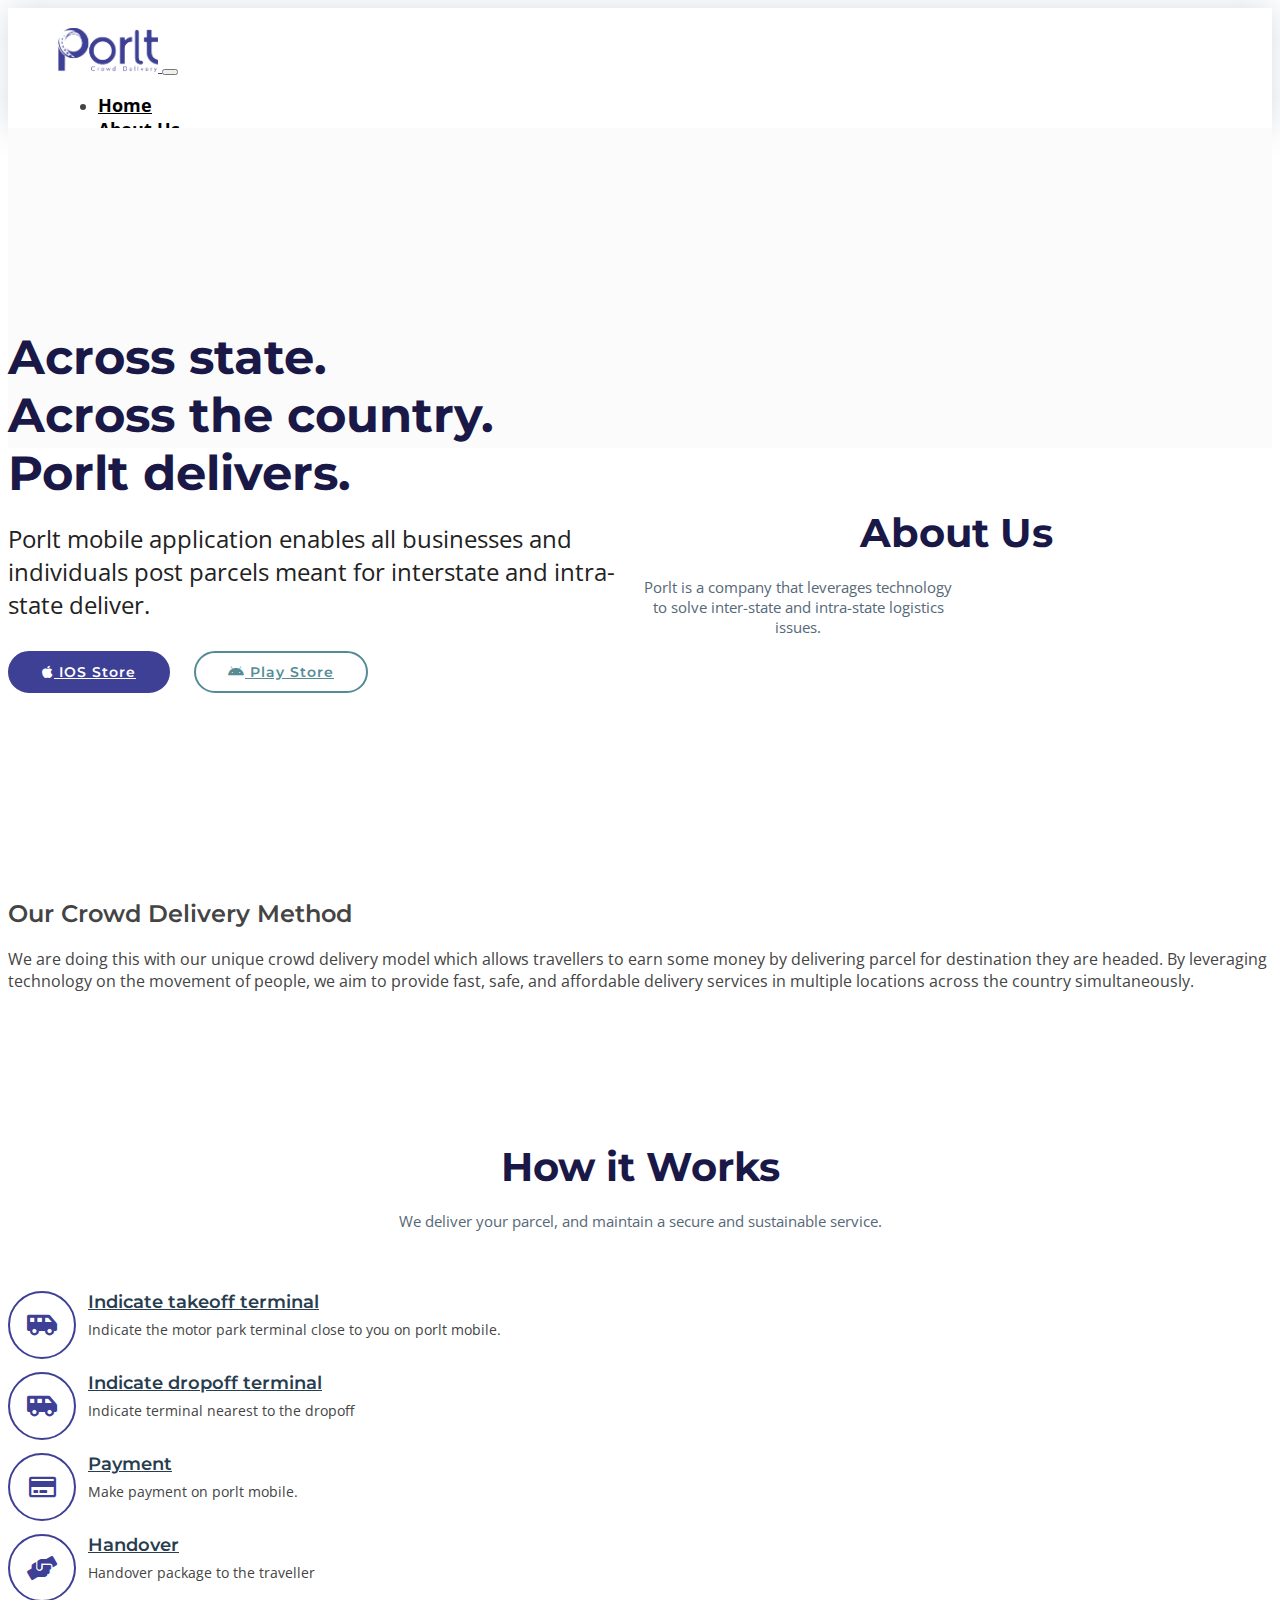
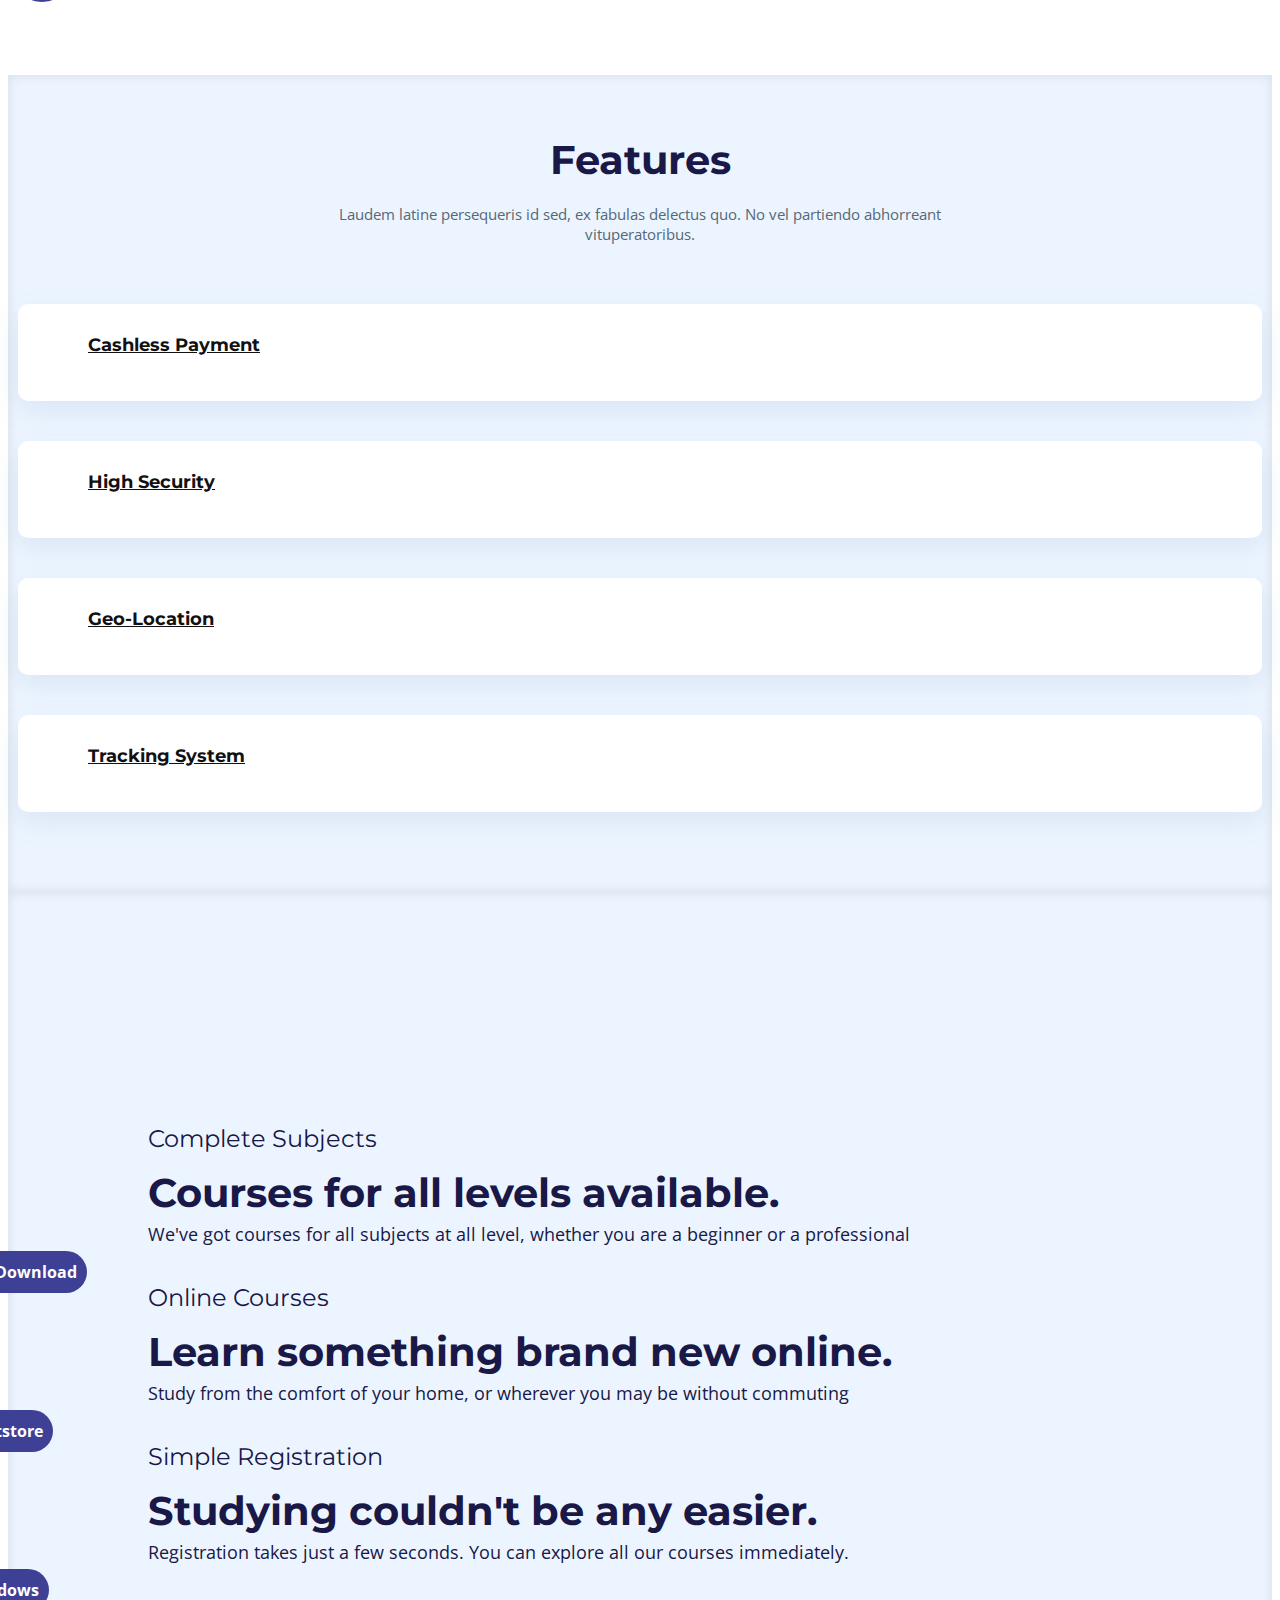
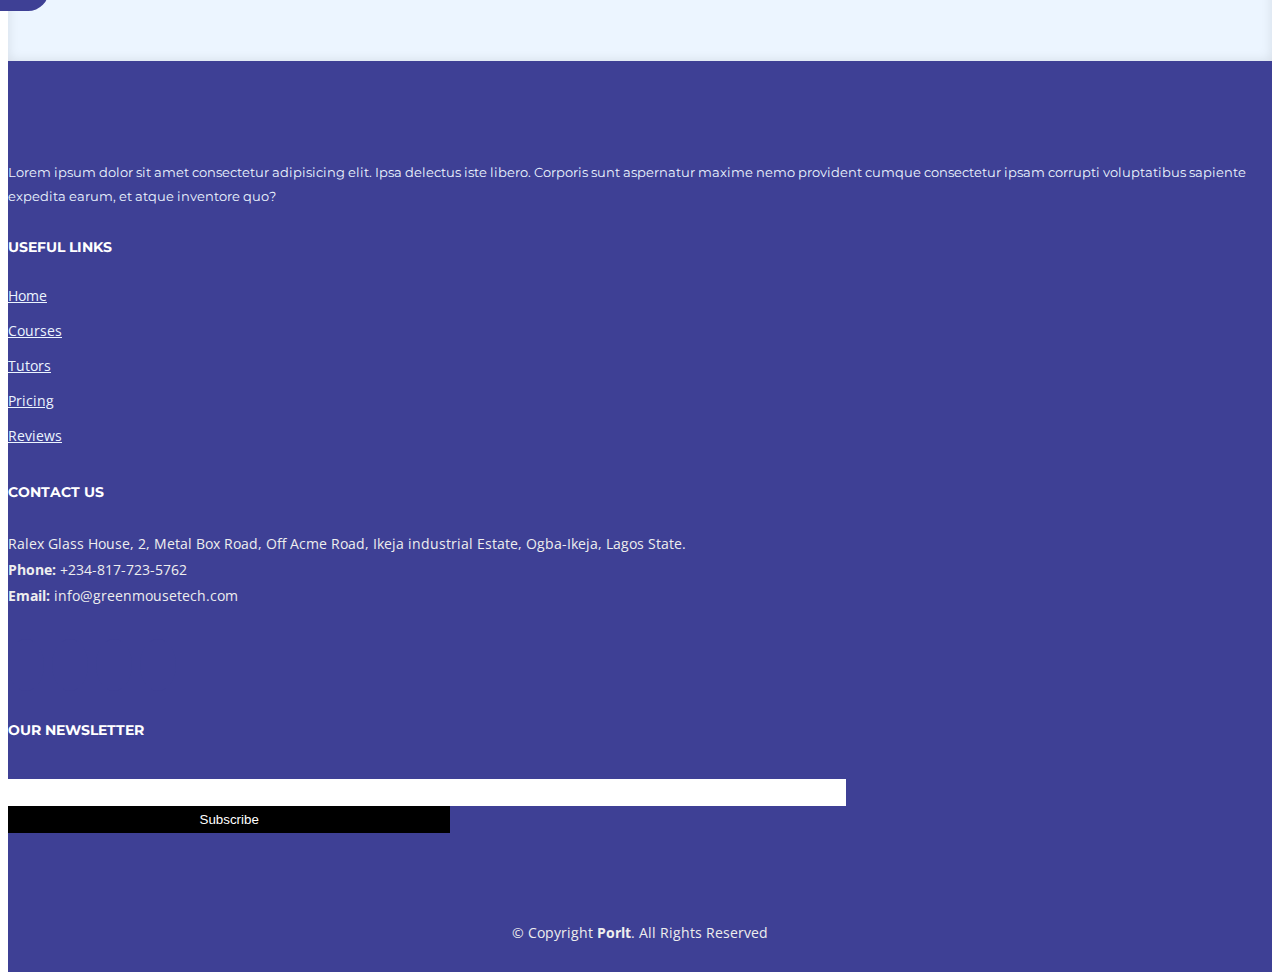
==== commit 6e64991d: "porlt" ====
--- a/index.html
+++ b/index.html
@@ -8,7 +8,7 @@
   <meta content="" name="description">
 
   <!-- Favicons -->
-  <link href="img/logo.png" rel="icon">
+  <link href="img/favicon.png" rel="icon">
   <!-- <link href="img/apple-touch-icon.png" rel="apple-touch-icon"> -->
 
   <!-- Google Fonts -->
@@ -39,7 +39,7 @@
   
   <header id="header" class="fixed-top">
     <div class="containr">
-      <nav class="navbar navbar-expand-lg navbar-light bg-light">
+      <nav class="navbar navbar-expand-lg navbar-light">
   <a class="navbar-brand scrollto" href="#">
     <img src="img/logo.png" style="width: 100px;" class="img-fluid" alt="">
   </a>
@@ -55,15 +55,15 @@
       <li class="nav-item">
         <a class="nav-link" href="#">About Us</a>
       </li>
-      <li class="nav-item">
-        <a class="nav-link" href="#">Services</a>
-      </li>
-      <li class="nav-item">
+      <!-- <li class="nav-item">
+        <a class="nav-link" href="#">Features</a>
+      </li> -->
+      <!-- <li class="nav-item">
         <a class="nav-link" href="#">Tutors</a>
       </li>
       <li class="nav-item">
         <a class="nav-link" href="#">Pricing</a>
-      </li>
+      </li> -->
       
       <li class="nav-item">
         <a class="nav-link" href="#">Contact Us</a>
@@ -119,8 +119,8 @@
       </div>
 
       <div class="intro-info">
-        <h2>Study online with codelearn, it's free.</h2>
-        <p>Create the educators of the future with <br> codelearn online learning academy</p>
+        <h2>Across state. <br> Across the country. <br> Porlt delivers.</h2>
+        <p>Porlt mobile application enables all businesses and individuals post parcels meant for interstate and intra-state deliver.</p>
         <div>
           <a href="#about" class="btn-get-started scrollto"><i class="fab fa-apple"></i> IOS Store</a>
           <a href="#services" class="btn-services scrollto"><i class="fab fa-android"></i> Play Store</a>
@@ -139,52 +139,94 @@
 
         <header class="section-header">
           <h3>About Us</h3>
-          <p>Brook presents your services with flexible, convefnient and chient anipurpose layouts. You can select your favorite layouts.</p>
+          <p>Porlt is a company that leverages technology to solve inter-state and intra-state logistics issues.</p>
         </header>
+      </div>
+    </section><!-- #about -->
+
+    <!--==========================
+     crowd sending Section
+    ============================-->
+    <section id="about">
+      <div class="container">   
+        <div class="row about-extra aboutt">
+          <div class="col-lg-6 wow fadeInUp">
+            <img src="img/about-extra-2.svg" class="img-fluid" alt="">
+          </div>
+          <div class="col-lg-6 wow fadeInUp pt-5 pt-lg-0 aboutt-container">
+            <h4>Our Crowd Delivery Method</h4>
+            <p>We are doing this with our unique crowd delivery model which allows travellers to earn some money by delivering parcel for destination they are headed. By leveraging technology on the movement of people, we aim to provide fast, safe, and affordable delivery services in multiple locations across the country simultaneously.</p>
+          </div>
+        </div>
+
+      </div>
+    </section><!-- #about -->
+    
+       <!--==========================
+      How it works Section
+    ============================-->
+    <section id="about">
+      <div class="container">
+
+        <header class="section-header">
+          <h3>How it Works</h3>
+          <p>We deliver your parcel, and maintain a secure and sustainable service.</p>
+        </header>
 
         <div class="row about-container">
-
-          <div class="col-lg-6 content order-lg-1 order-2">
-            <p>
-              Lorem ipsum dolor sit amet, consectetur adipiscing elit, sed do eiusmod tempor incididunt ut labore et dolore magna aliqua. Ut enim ad minim veniam, quis nostrud exercitation ullamco laboris nisi ut aliquip ex ea commodo consequat.
-            </p>
-
+          <div class="col-lg-3 content order-lg-1 order-2">
             <div class="icon-box wow fadeInUp">
               <div class="icon"><i class="fas fa-shuttle-van"></i></div>
-              <h4 class="title"><a href="">Land Transport</a></h4>
-              <p class="description">Et harum quidem rerum facilis est et expedita distinctio. Nam libero tempore, cum soluta nobis est eligendi</p>
-            </div>
+              <h4 class="title"><a href="">Indicate takeoff terminal</a></h4>
+              <p class="description">Indicate the motor park terminal close to you on porlt mobile.</p>
+            </div>
+          </div>
+          <div class="col-lg-3 content order-lg-1 order-2">
 
             <div class="icon-box wow fadeInUp" data-wow-delay="0.2s">
-              <div class="icon"><i class="fas fa-ship"></i></div>
-              <h4 class="title"><a href="">Ocean Freight</a></h4>
-              <p class="description">Excepteur sint occaecat cupidatat non proident, sunt in culpa qui officia deserunt mollit anim id est laborum</p>
-            </div>
-
+              <div class="icon"><i class="fas fa-shuttle-van"></i></div>
+              <h4 class="title"><a href="">Indicate dropoff terminal</a></h4>
+              <p class="description">Indicate terminal nearest to the dropoff</p>
+            </div>
+          </div>
+          <div class="col-lg-3 content order-lg-1 order-2">
             <div class="icon-box wow fadeInUp" data-wow-delay="0.4s">
-              <div class="icon"><i class="fas fa-plane"></i></div>
-              <h4 class="title"><a href="">Air Freight</a></h4>
-              <p class="description">Minim veniam, quis nostrud exercitation ullamco laboris nisi ut aliquip ex ea commodo consequat tarad limino ata</p>
-            </div>
-
-          </div>
-
-          <div class="col-lg-6 background order-lg-2 order-1 wow fadeInUp">
+              <div class="icon"><i class="far fa-credit-card"></i></div>
+              <h4 class="title"><a href="">Payment</a></h4>
+              <p class="description">Make payment on porlt mobile.</p>
+            </div>
+          </div>
+          <div class="col-lg-3 content order-lg-1 order-2">
+            <div class="icon-box wow fadeInUp" data-wow-delay="0.4s">
+              <div class="icon"><i class="fas fa-hands-helping"></i></div>
+              <h4 class="title"><a href="">Handover</a></h4>
+              <p class="description">Handover package to the traveller</p>
+            </div>
+          </div>
+          <!-- <div class="col-lg-3 content order-lg-1 order-2">
+            <div class="icon-box wow fadeInUp" data-wow-delay="0.4s">
+              <div class="icon"><i class="fas fa-hands-helping"></i></div>
+              <h4 class="title"><a href="">Delivery</a></h4>
+              <p class="description">Handover package to the recipient.</p>
+            </div>
+          </div> -->
+          </div>
+
+          <!-- <div class="col-lg-6 background order-lg-2 order-1 wow fadeInUp">
             <img src="img/about-extra-2.svg" class="img-fluid" alt="">
-          </div>
+          </div> -->
         </div>
       </div>
     </section><!-- #about -->
-
     
     <!--==========================
-      Services Section
+     features Section
     ============================-->
     <section id="services" class="section-bg">
       <div class="container">
 
         <header class="section-header">
-          <h3>Services</h3>
+          <h3>Features</h3>
           <p>Laudem latine persequeris id sed, ex fabulas delectus quo. No vel partiendo abhorreant vituperatoribus.</p>
         </header>
 
@@ -193,47 +235,47 @@
           <div class="col-md-6 col-lg-5 offset-lg-1 wow bounceInUp" data-wow-duration="1.4s">
             <div class="box">
               <div class="icon"><i class="ion-ios-analytics-outline" style="color: #ff689b;"></i></div>
-              <h4 class="title"><a href="">Air Transportation</a></h4>
-              <p class="description">Voluptatum deleniti atque corrupti quos dolores et quas molestias excepturi sint occaecati cupiditate non provident</p>
+              <h4 class="title"><a href="">Cashless Payment</a></h4>
+              <!-- <p class="description">Voluptatum deleniti atque corrupti quos dolores et quas molestias excepturi sint occaecati cupiditate non provident</p> -->
             </div>
           </div>
           <div class="col-md-6 col-lg-5 wow bounceInUp" data-wow-duration="1.4s">
             <div class="box">
               <div class="icon"><i class="ion-ios-bookmarks-outline" style="color: #e9bf06;"></i></div>
-              <h4 class="title"><a href="">Ocean Freight</a></h4>
-              <p class="description">Minim veniam, quis nostrud exercitation ullamco laboris nisi ut aliquip ex ea commodo consequat tarad limino ata</p>
+              <h4 class="title"><a href="">High Security</a></h4>
+              <!-- <p class="description">Minim veniam, quis nostrud exercitation ullamco laboris nisi ut aliquip ex ea commodo consequat tarad limino ata</p> -->
             </div>
           </div>
 
           <div class="col-md-6 col-lg-5 offset-lg-1 wow bounceInUp" data-wow-delay="0.1s" data-wow-duration="1.4s">
             <div class="box">
               <div class="icon"><i class="ion-ios-paper-outline" style="color: #3fcdc7;"></i></div>
-              <h4 class="title"><a href="">Ocean Cargo</a></h4>
-              <p class="description">Duis aute irure dolor in reprehenderit in voluptate velit esse cillum dolore eu fugiat nulla pariatur</p>
+              <h4 class="title"><a href="">Geo-Location</a></h4>
+              <!-- <p class="description">Duis aute irure dolor in reprehenderit in voluptate velit esse cillum dolore eu fugiat nulla pariatur</p> -->
             </div>
           </div>
           <div class="col-md-6 col-lg-5 wow bounceInUp" data-wow-delay="0.1s" data-wow-duration="1.4s">
             <div class="box">
               <div class="icon"><i class="ion-ios-speedometer-outline" style="color:#41cf2e;"></i></div>
-              <h4 class="title"><a href="">Logistics</a></h4>
-              <p class="description">Excepteur sint occaecat cupidatat non proident, sunt in culpa qui officia deserunt mollit anim id est laborum</p>
-            </div>
-          </div>
-
-          <div class="col-md-6 col-lg-5 offset-lg-1 wow bounceInUp" data-wow-delay="0.2s" data-wow-duration="1.4s">
+              <h4 class="title"><a href="">Tracking System</a></h4>
+              <!-- <p class="description">Excepteur sint occaecat cupidatat non proident, sunt in culpa qui officia deserunt mollit anim id est laborum</p> -->
+            </div>
+          </div>
+
+          <!-- <div class="col-md-6 col-lg-5 offset-lg-1 wow bounceInUp" data-wow-delay="0.2s" data-wow-duration="1.4s">
             <div class="box">
               <div class="icon"><i class="ion-ios-world-outline" style="color: #d6ff22;"></i></div>
-              <h4 class="title"><a href="">Warehouse Moving</a></h4>
+              <h4 class="title"><a href="">Great User Experience</a></h4>
               <p class="description">At vero eos et accusamus et iusto odio dignissimos ducimus qui blanditiis praesentium voluptatum deleniti atque</p>
             </div>
-          </div>
-          <div class="col-md-6 col-lg-5 wow bounceInUp" data-wow-delay="0.2s" data-wow-duration="1.4s">
+          </div> -->
+          <!-- <div class="col-md-6 col-lg-5 wow bounceInUp" data-wow-delay="0.2s" data-wow-duration="1.4s">
             <div class="box">
               <div class="icon"><i class="ion-ios-clock-outline" style="color: #4680ff;"></i></div>
               <h4 class="title"><a href="">Eiusmod Tempor</a></h4>
               <p class="description">Et harum quidem rerum facilis est et expedita distinctio. Nam libero tempore, cum soluta nobis est eligendi</p>
             </div>
-          </div>
+          </div> -->
 
         </div>
 
@@ -295,7 +337,7 @@
      <!--==========================
       Tutor Section
     ============================-->
-    <section id="team">
+    <!-- <section id="team">
       <div class="container">
         <div class="section-header">
           <h3>Our top Tutors</h3>
@@ -347,7 +389,8 @@
         </div>
 
       </div>
-    </section><!-- #team -->
+    </section> -->
+    <!-- #team -->
 
   </main>
 
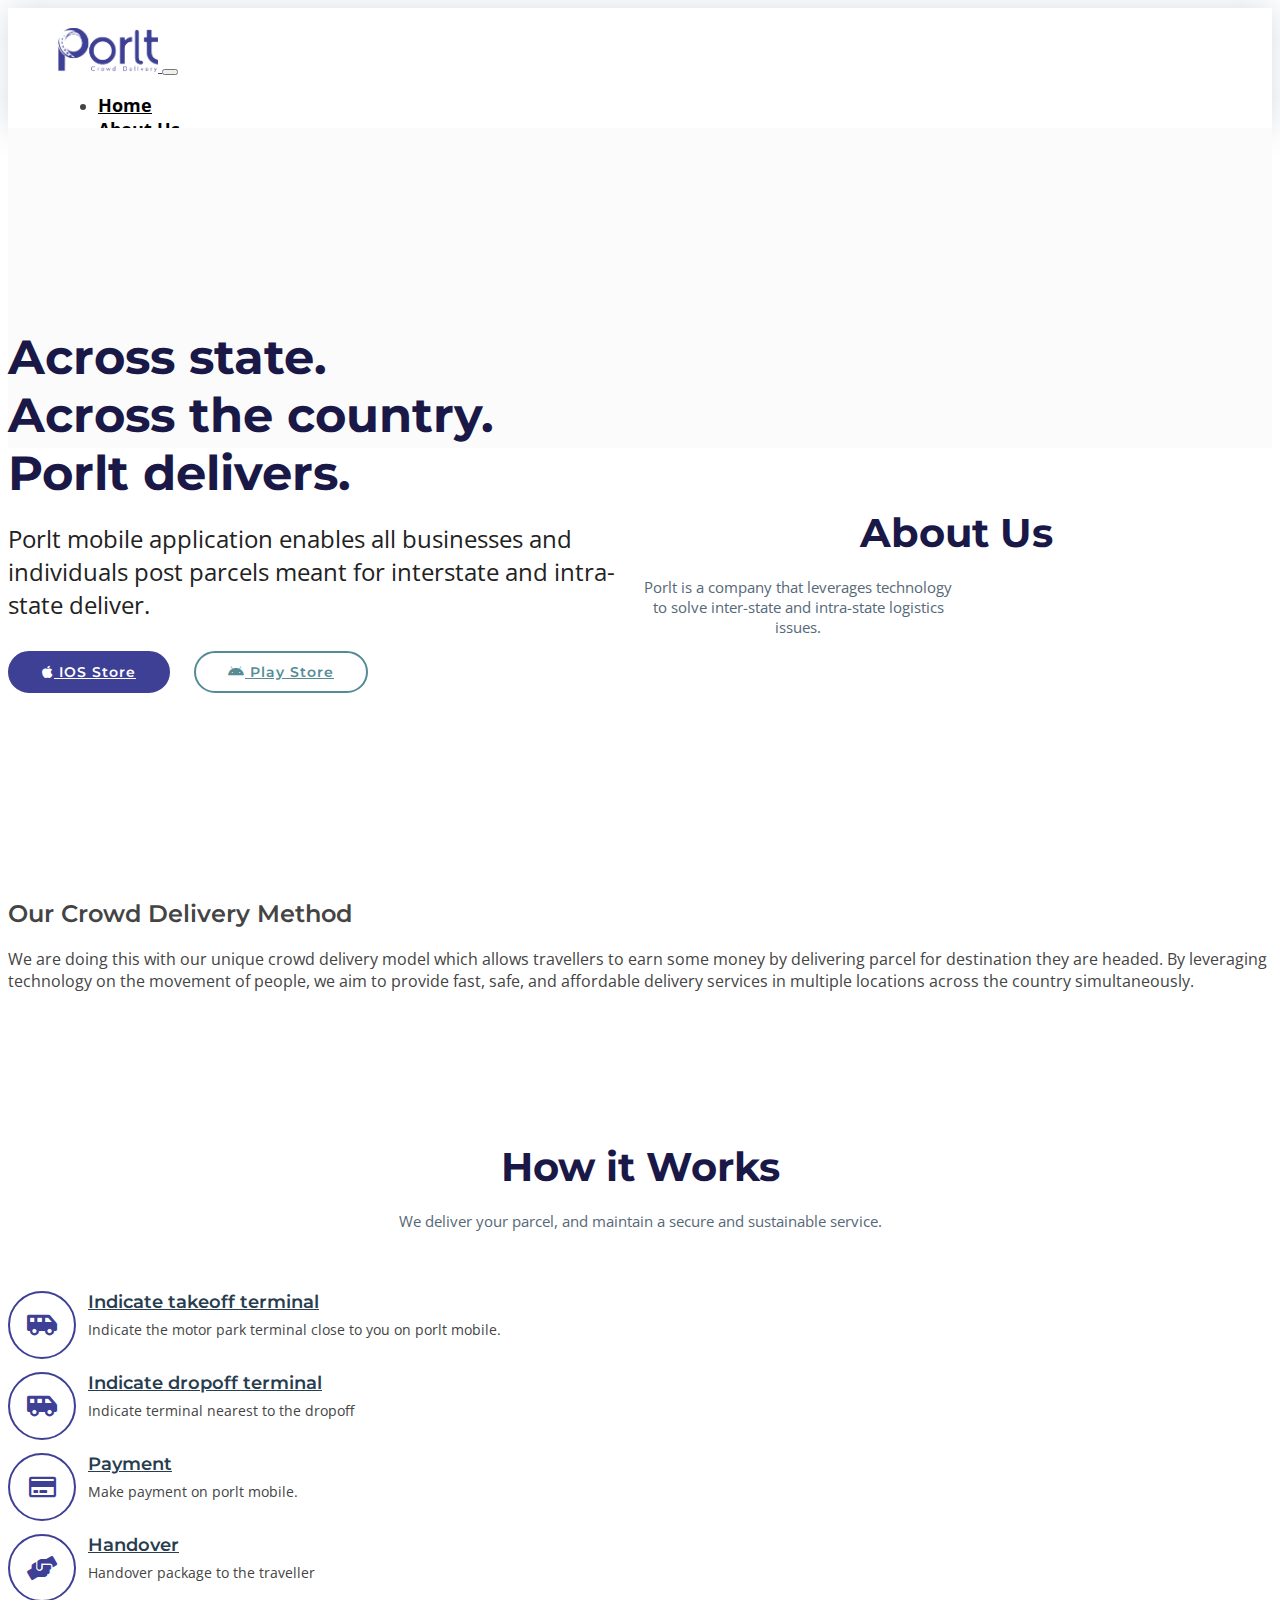
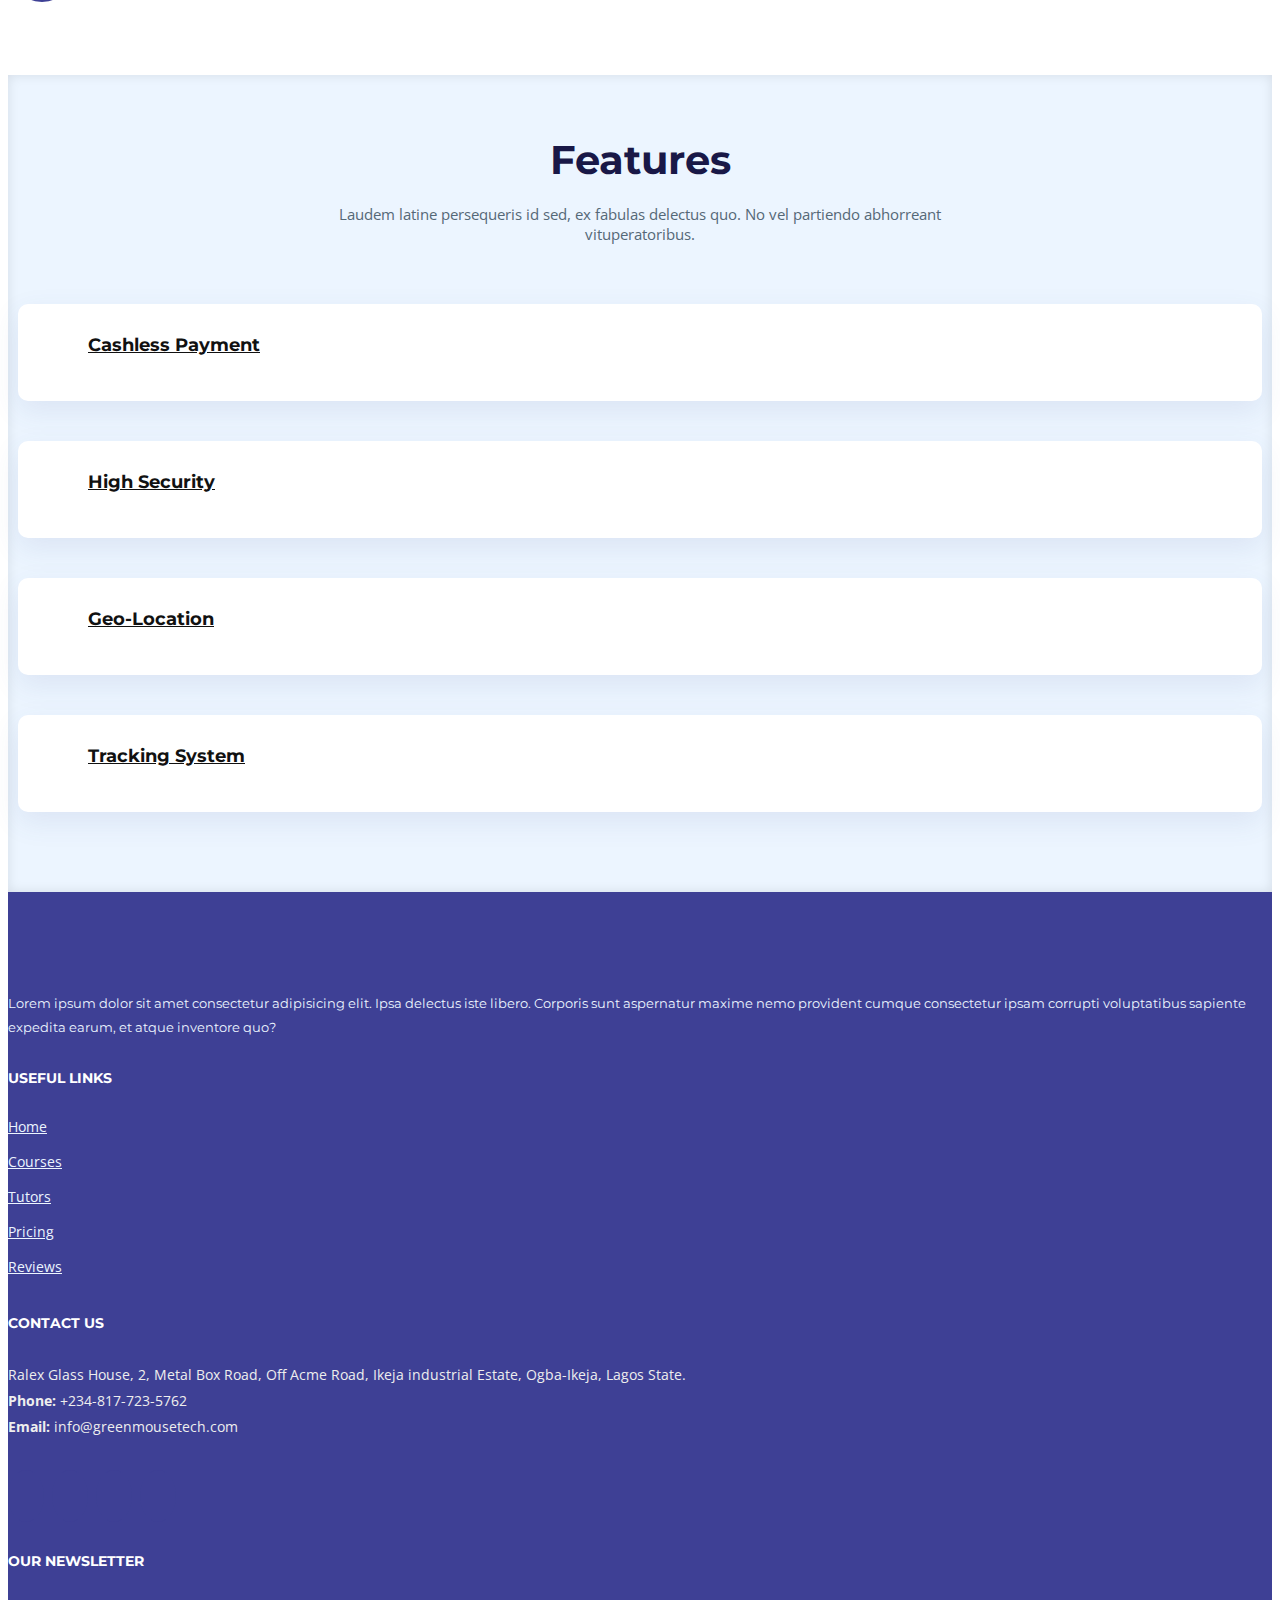
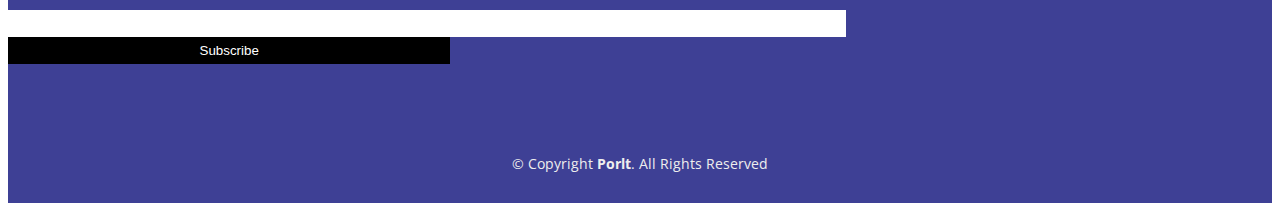
==== commit 90542873: "porlt" ====
--- a/index.html
+++ b/index.html
@@ -285,7 +285,7 @@
     <!--==========================
       Clients Section
     ============================-->
-    <section id="testimonials" class="section-bg">
+    <!-- <section id="testimonials" class="section-bg">
       <div class="container">
         <div class="row justify-content-center">
           <div class="col-lg-6">
@@ -332,7 +332,8 @@
           
         </div>
       </div>
-    </section><!-- #testimonials -->
+    </section> -->
+    <!-- #testimonials -->
 
      <!--==========================
       Tutor Section
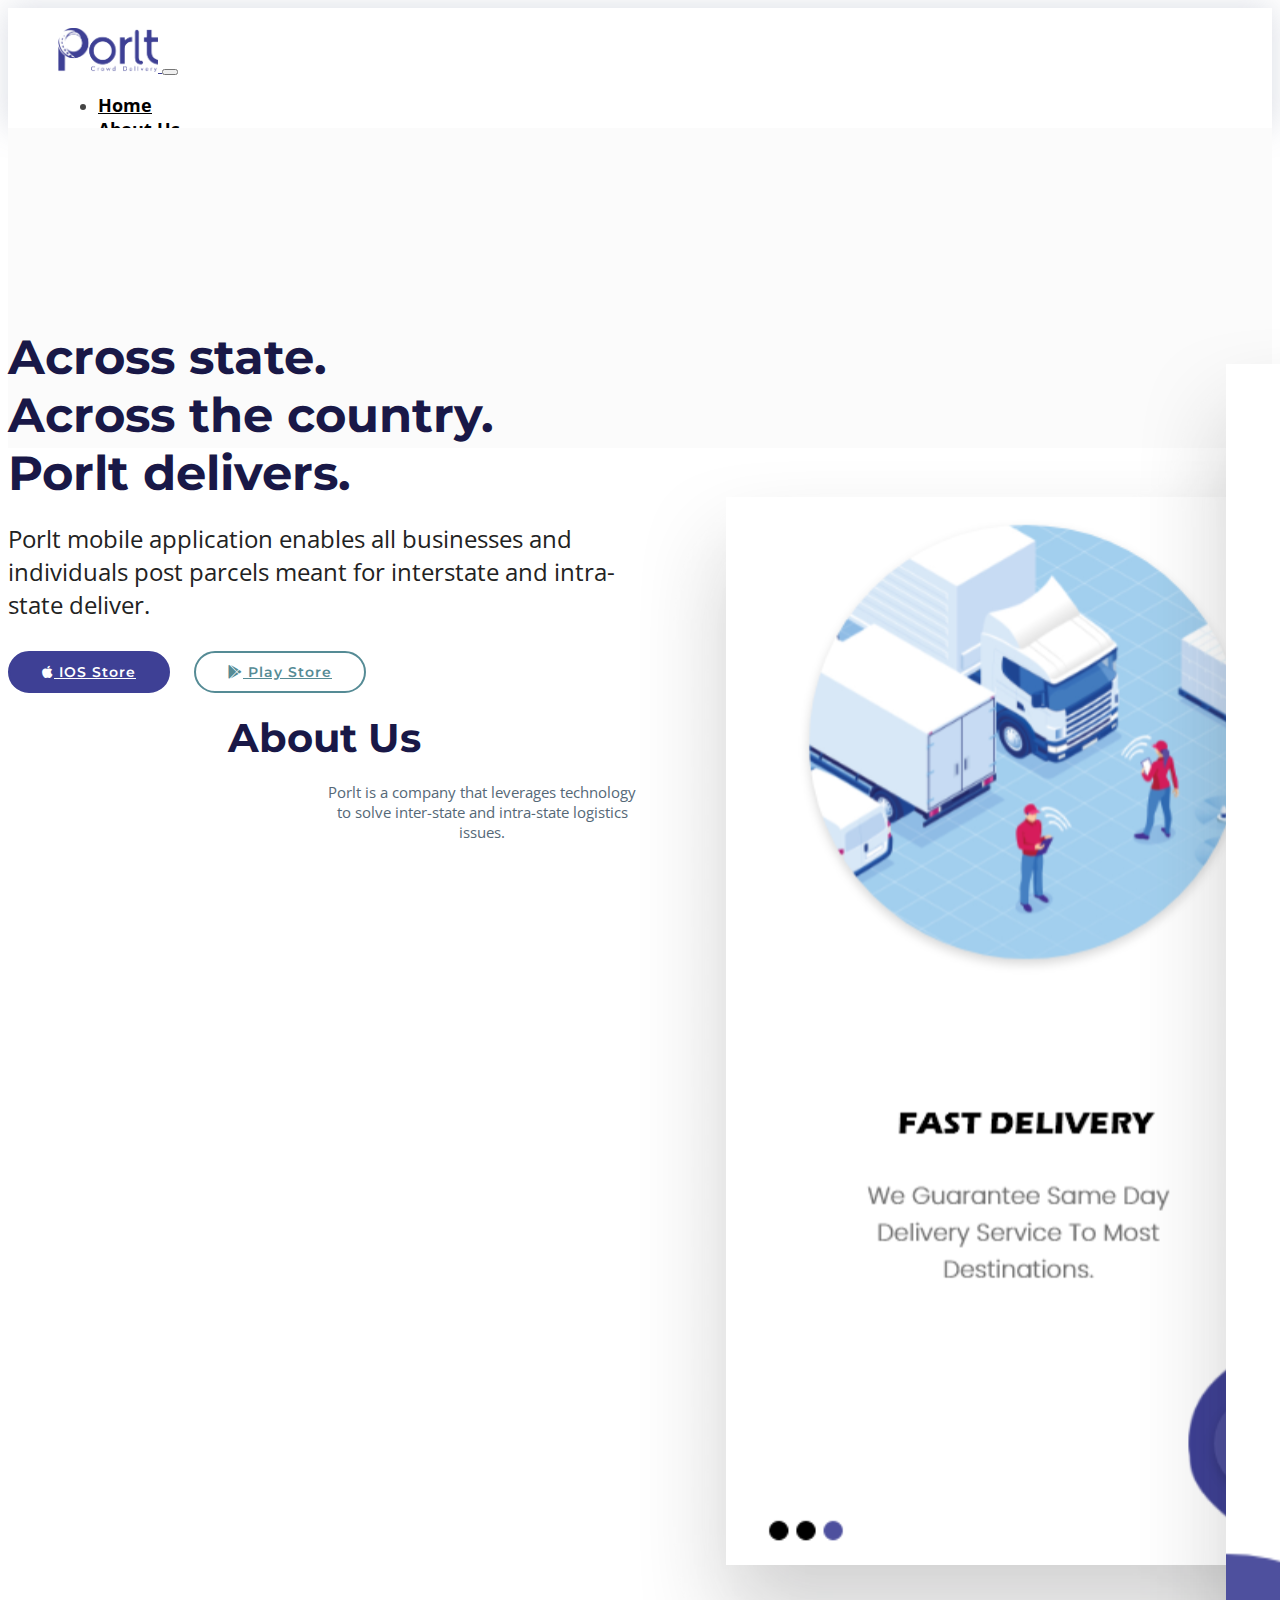
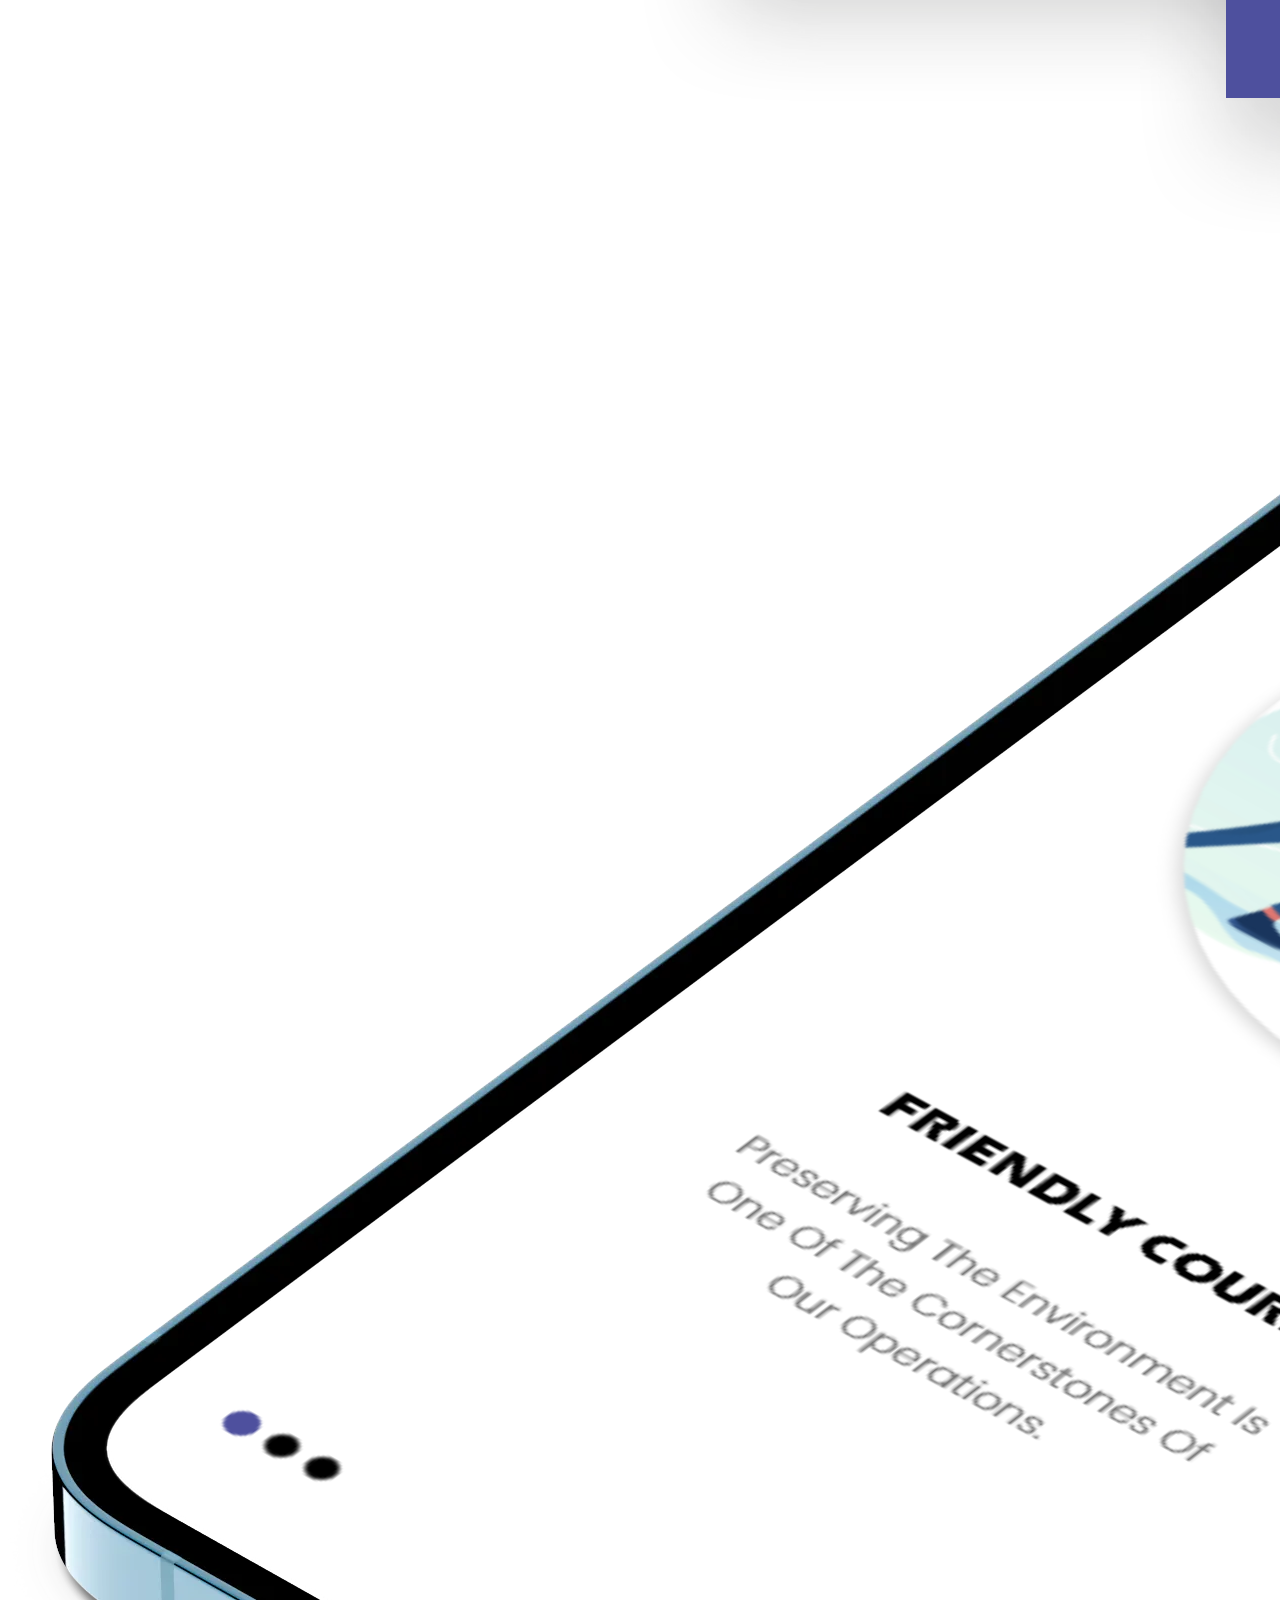
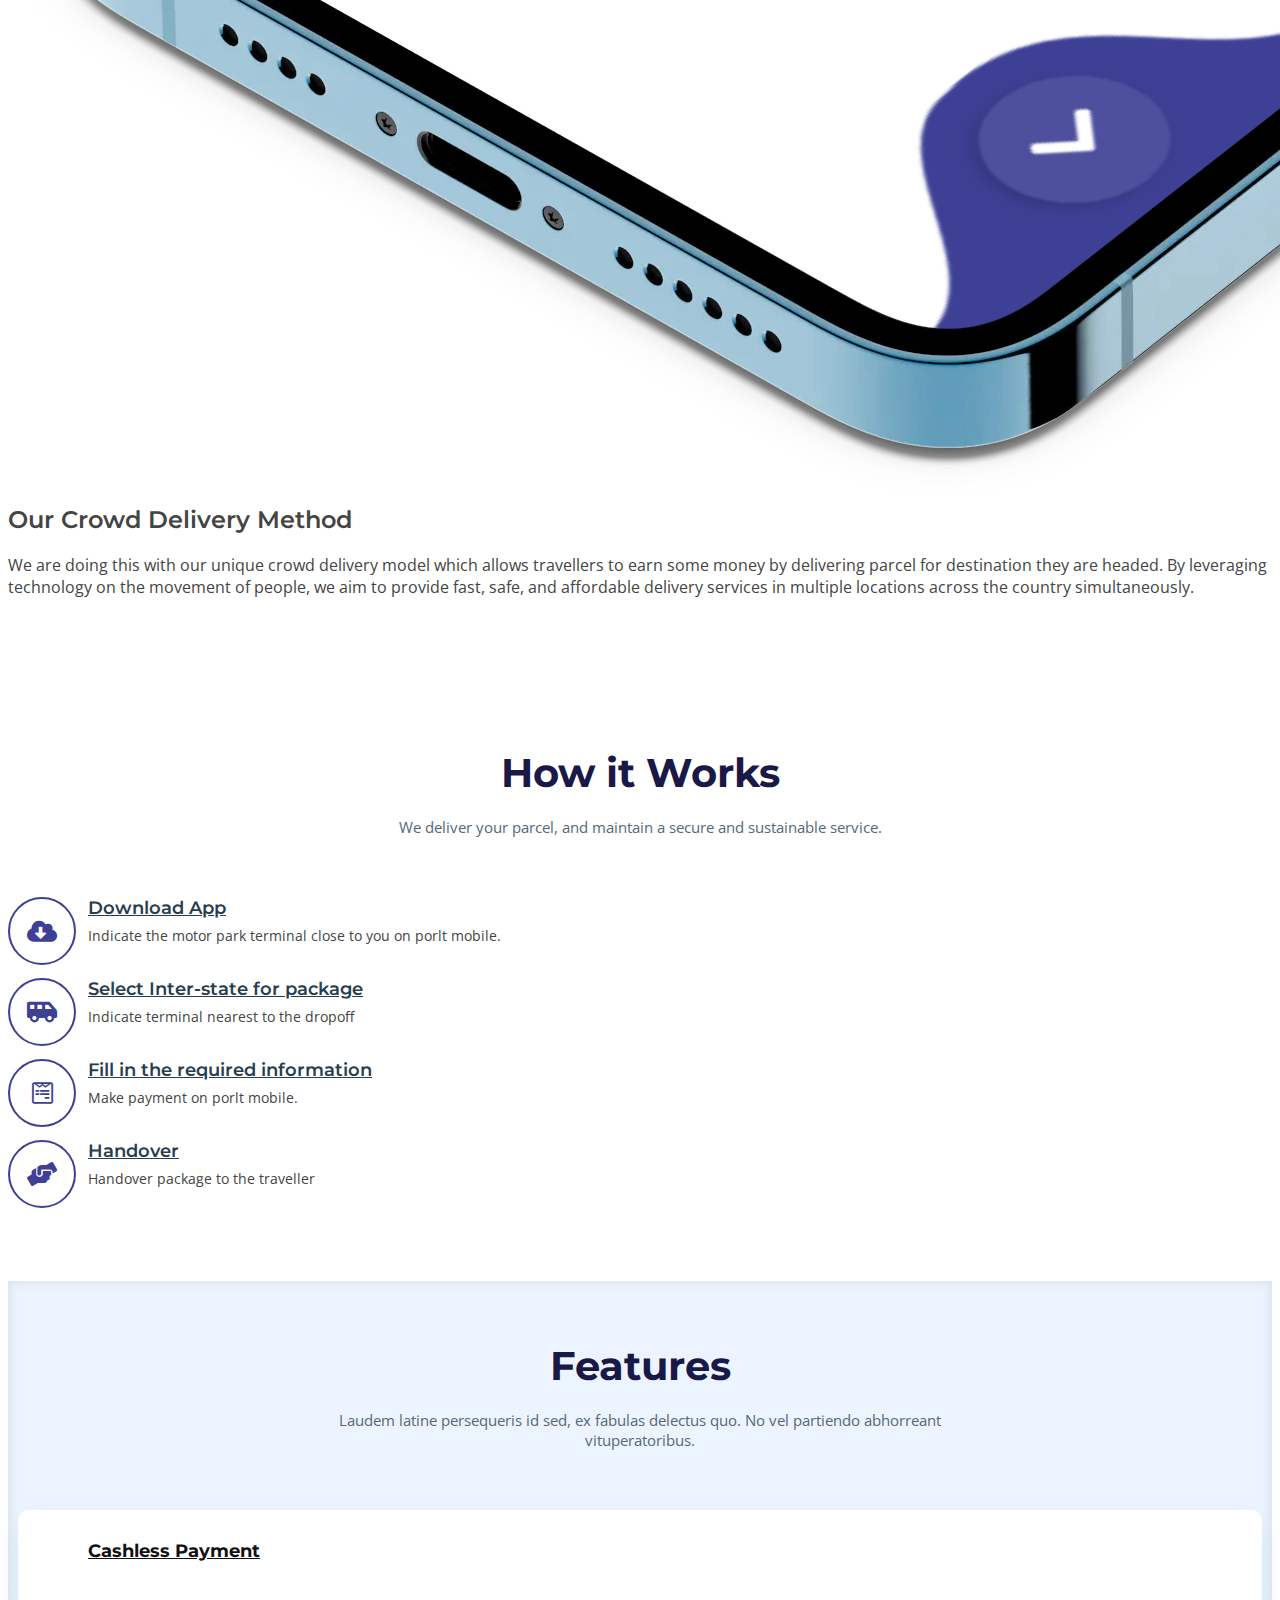
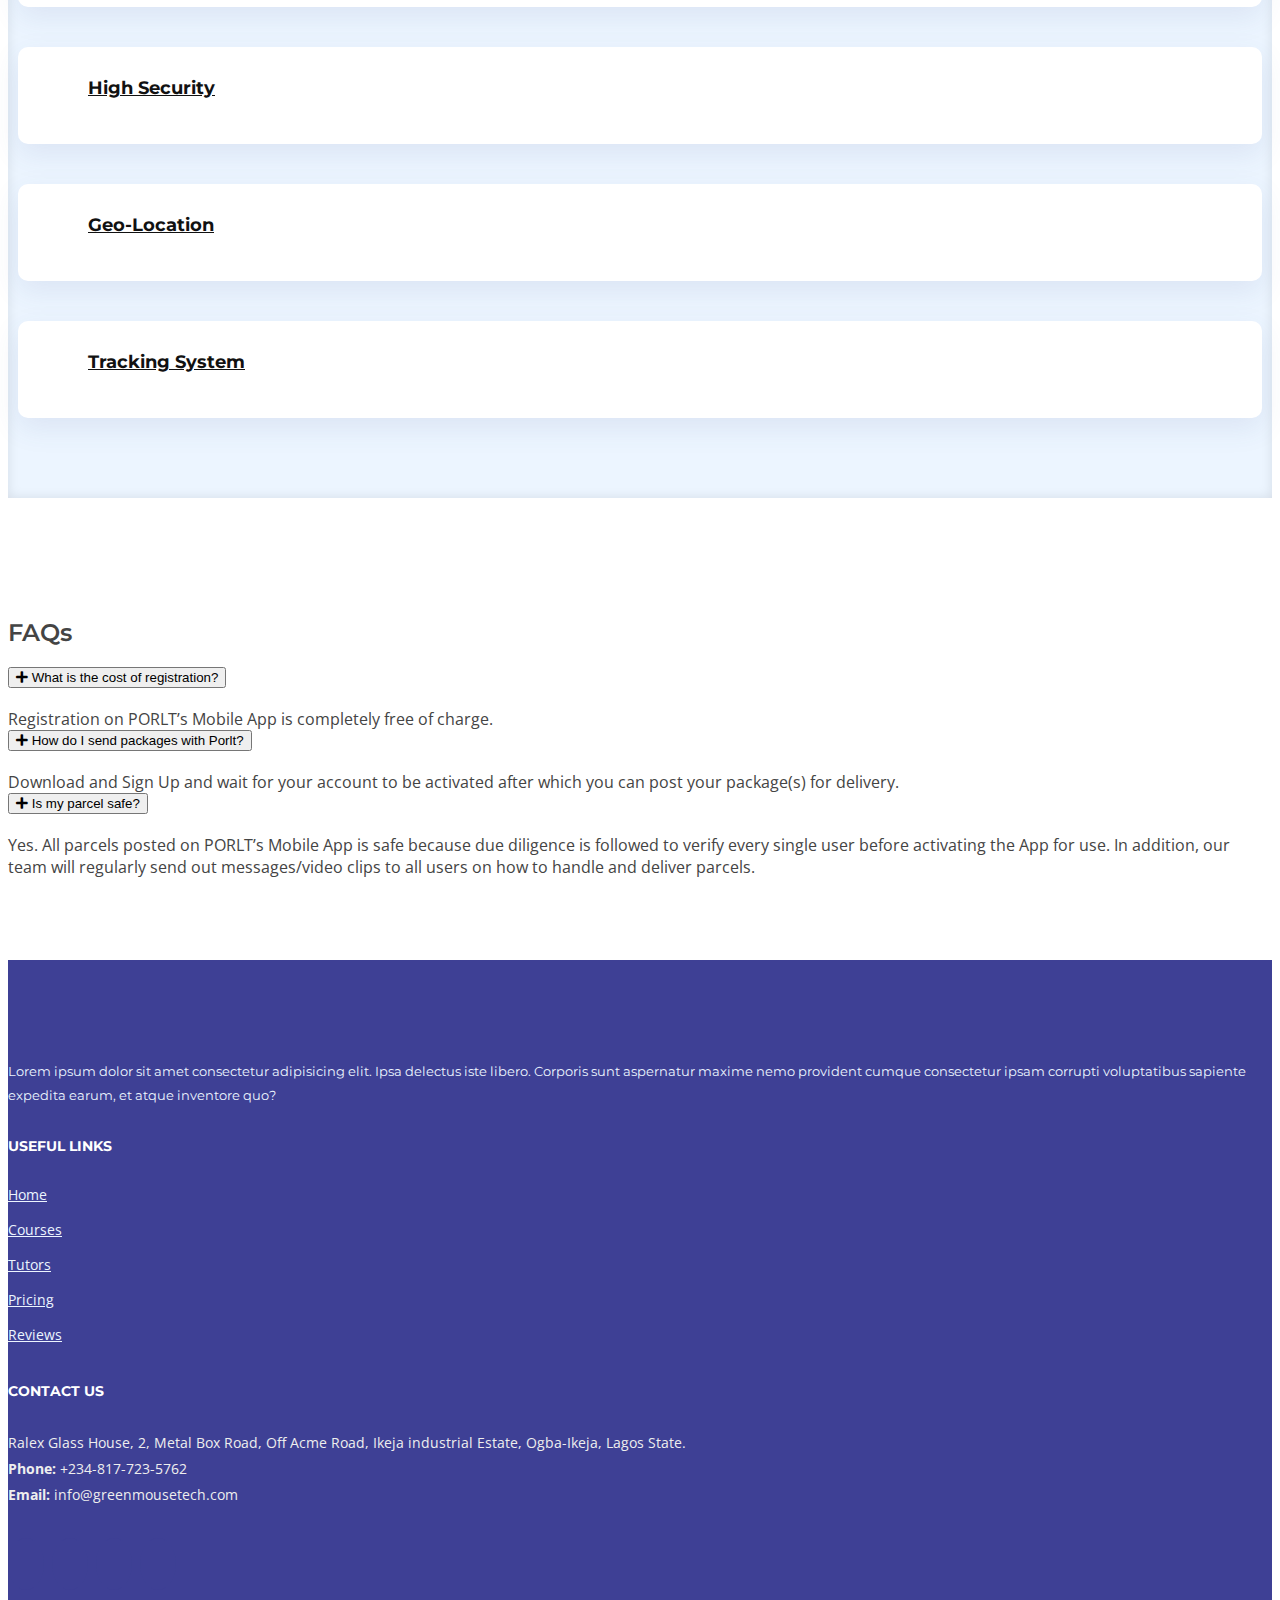
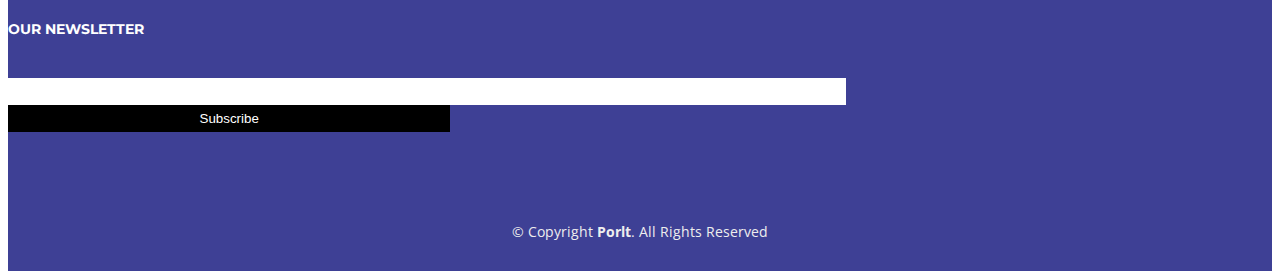
==== commit b5d131c8: "dephi" ====
--- a/index.html
+++ b/index.html
@@ -9,7 +9,6 @@
 
   <!-- Favicons -->
   <link href="img/favicon.png" rel="icon">
-  <!-- <link href="img/apple-touch-icon.png" rel="apple-touch-icon"> -->
 
   <!-- Google Fonts -->
   <link href="https://fonts.googleapis.com/css?family=Open+Sans:300,300i,400,400i,700,700i|Montserrat:300,400,500,700" rel="stylesheet">
@@ -115,7 +114,7 @@
     <div class="container">
 
       <div class="intro-img">
-        <img src="img/header.png" alt="" class="img-fluid">
+        <img src="img/1.png" alt="" class="img-fluid">
       </div>
 
       <div class="intro-info">
@@ -123,7 +122,7 @@
         <p>Porlt mobile application enables all businesses and individuals post parcels meant for interstate and intra-state deliver.</p>
         <div>
           <a href="#about" class="btn-get-started scrollto"><i class="fab fa-apple"></i> IOS Store</a>
-          <a href="#services" class="btn-services scrollto"><i class="fab fa-android"></i> Play Store</a>
+          <a href="#services" class="btn-services scrollto"><i class="fab fa-google-play"></i> Play Store</a>
         </div>
       </div>
 
@@ -151,7 +150,7 @@
       <div class="container">   
         <div class="row about-extra aboutt">
           <div class="col-lg-6 wow fadeInUp">
-            <img src="img/about-extra-2.svg" class="img-fluid" alt="">
+            <img src="img/2.png" class="img-fluid" alt="">
           </div>
           <div class="col-lg-6 wow fadeInUp pt-5 pt-lg-0 aboutt-container">
             <h4>Our Crowd Delivery Method</h4>
@@ -176,8 +175,8 @@
         <div class="row about-container">
           <div class="col-lg-3 content order-lg-1 order-2">
             <div class="icon-box wow fadeInUp">
-              <div class="icon"><i class="fas fa-shuttle-van"></i></div>
-              <h4 class="title"><a href="">Indicate takeoff terminal</a></h4>
+              <div class="icon"><i class="fas fa-cloud-download-alt"></i></div>
+              <h4 class="title"><a href="">Download App</a></h4>
               <p class="description">Indicate the motor park terminal close to you on porlt mobile.</p>
             </div>
           </div>
@@ -185,14 +184,14 @@
 
             <div class="icon-box wow fadeInUp" data-wow-delay="0.2s">
               <div class="icon"><i class="fas fa-shuttle-van"></i></div>
-              <h4 class="title"><a href="">Indicate dropoff terminal</a></h4>
+              <h4 class="title"><a href="">Select Inter-state for package</a></h4>
               <p class="description">Indicate terminal nearest to the dropoff</p>
             </div>
           </div>
           <div class="col-lg-3 content order-lg-1 order-2">
             <div class="icon-box wow fadeInUp" data-wow-delay="0.4s">
-              <div class="icon"><i class="far fa-credit-card"></i></div>
-              <h4 class="title"><a href="">Payment</a></h4>
+              <div class="icon"><i class="fab fa-wpforms"></i></div>
+              <h4 class="title"><a href="">Fill in the required information</a></h4>
               <p class="description">Make payment on porlt mobile.</p>
             </div>
           </div>
@@ -281,6 +280,70 @@
 
       </div>
     </section><!-- #services -->
+
+     <!--==========================
+      faq Section
+    ============================-->
+    <section id="about">
+      <div class="container">   
+        <div class="row about-extra aboutt">
+          
+          <div class="col-lg-6 wow fadeInUp pt-5 pt-lg-0 aboutt-container">
+            <h4>FAQs</h4>
+            <div id="accordion">
+  <div class="car">
+    <div class="car-header" id="headingOne">
+      <h5 class="mb-0">
+        <button class="btn btn-link" data-toggle="collapse" data-target="#collapseOne" aria-expanded="true" aria-controls="collapseOne">
+         <i class="fas fa-plus"></i>  What is the cost of registration?
+        </button>
+      </h5>
+    </div>
+
+    <div id="collapseOne" class="collapse sho" aria-labelledby="headingOne" data-parent="#accordion">
+      <div class="card-body">
+        Registration on PORLT’s Mobile App is completely free of charge.
+      </div>
+    </div>
+  </div>
+  <div class="car">
+    <div class="car-header" id="headingTwo">
+      <h5 class="mb-0">
+        <button class="btn btn-link collapsed" data-toggle="collapse" data-target="#collapseTwo" aria-expanded="false" aria-controls="collapseTwo">
+         <i class="fas fa-plus"></i> How do I send packages with Porlt? 
+        </button>
+      </h5>
+    </div>
+    <div id="collapseTwo" class="collapse" aria-labelledby="headingTwo" data-parent="#accordion">
+      <div class="card-body">
+        Download and Sign Up and wait for your account to be activated after which you can post your package(s) for delivery.
+      </div>
+    </div>
+  </div>
+  <div class="car">
+    <div class="car-header" id="headingThree">
+      <h5 class="mb-0">
+        <button class="btn btn-link collapsed" data-toggle="collapse" data-target="#collapseThree" aria-expanded="false" aria-controls="collapseThree">
+         <i class="fas fa-plus"></i>  Is my parcel safe?
+        </button>
+      </h5>
+    </div>
+    <div id="collapseThree" class="collapse" aria-labelledby="headingThree" data-parent="#accordion">
+      <div class="card-body">
+        Yes. All parcels posted on PORLT’s Mobile App is safe because due diligence is followed to verify every single user before activating the App for use. In addition, our team will regularly send out messages/video clips to all users on how to handle and deliver parcels.
+      </div>
+    </div>
+  </div>
+</div>
+          </div>
+          <div class="col-lg-6 wow fadeInUp">
+            <img src="img/about-extra-1.svg" class="img-fluid" alt="">
+          </div>
+        </div>
+
+      </div>
+    </section><!-- #about -->
+    
 
     <!--==========================
       Clients Section
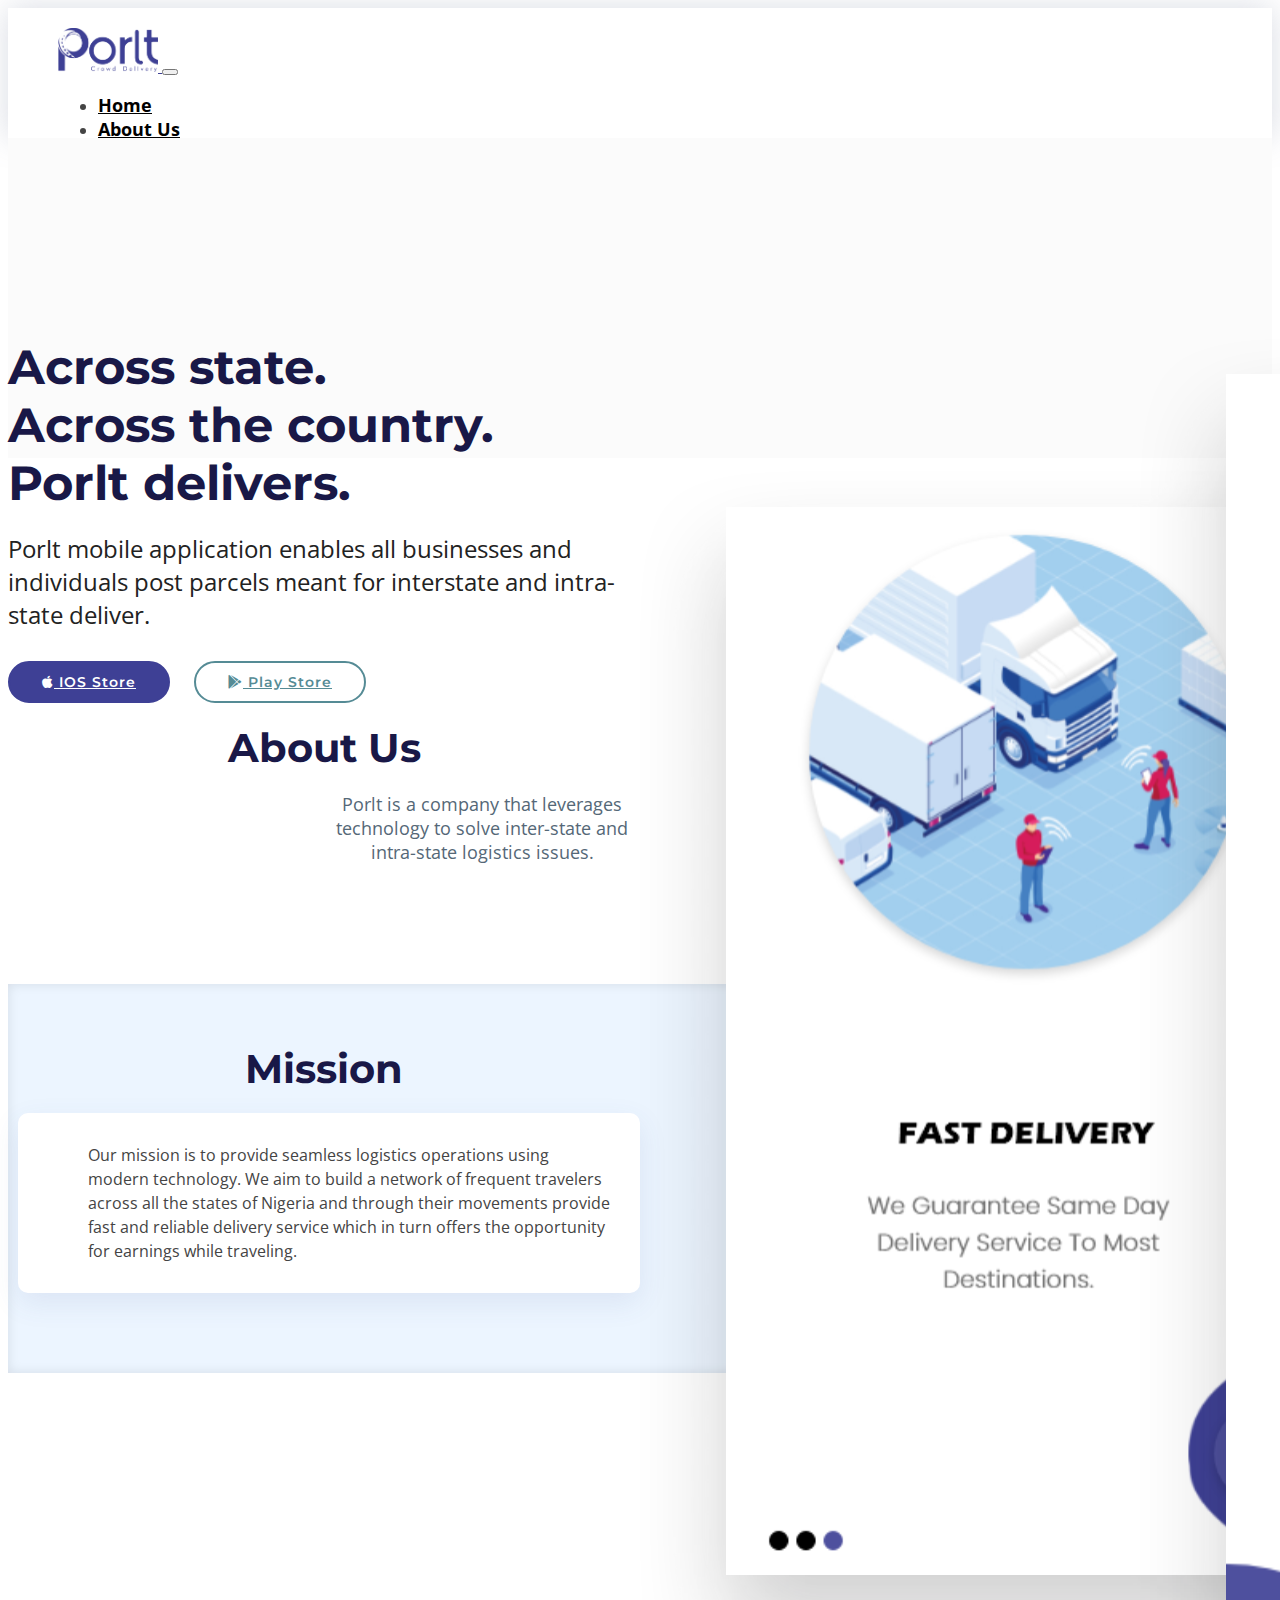
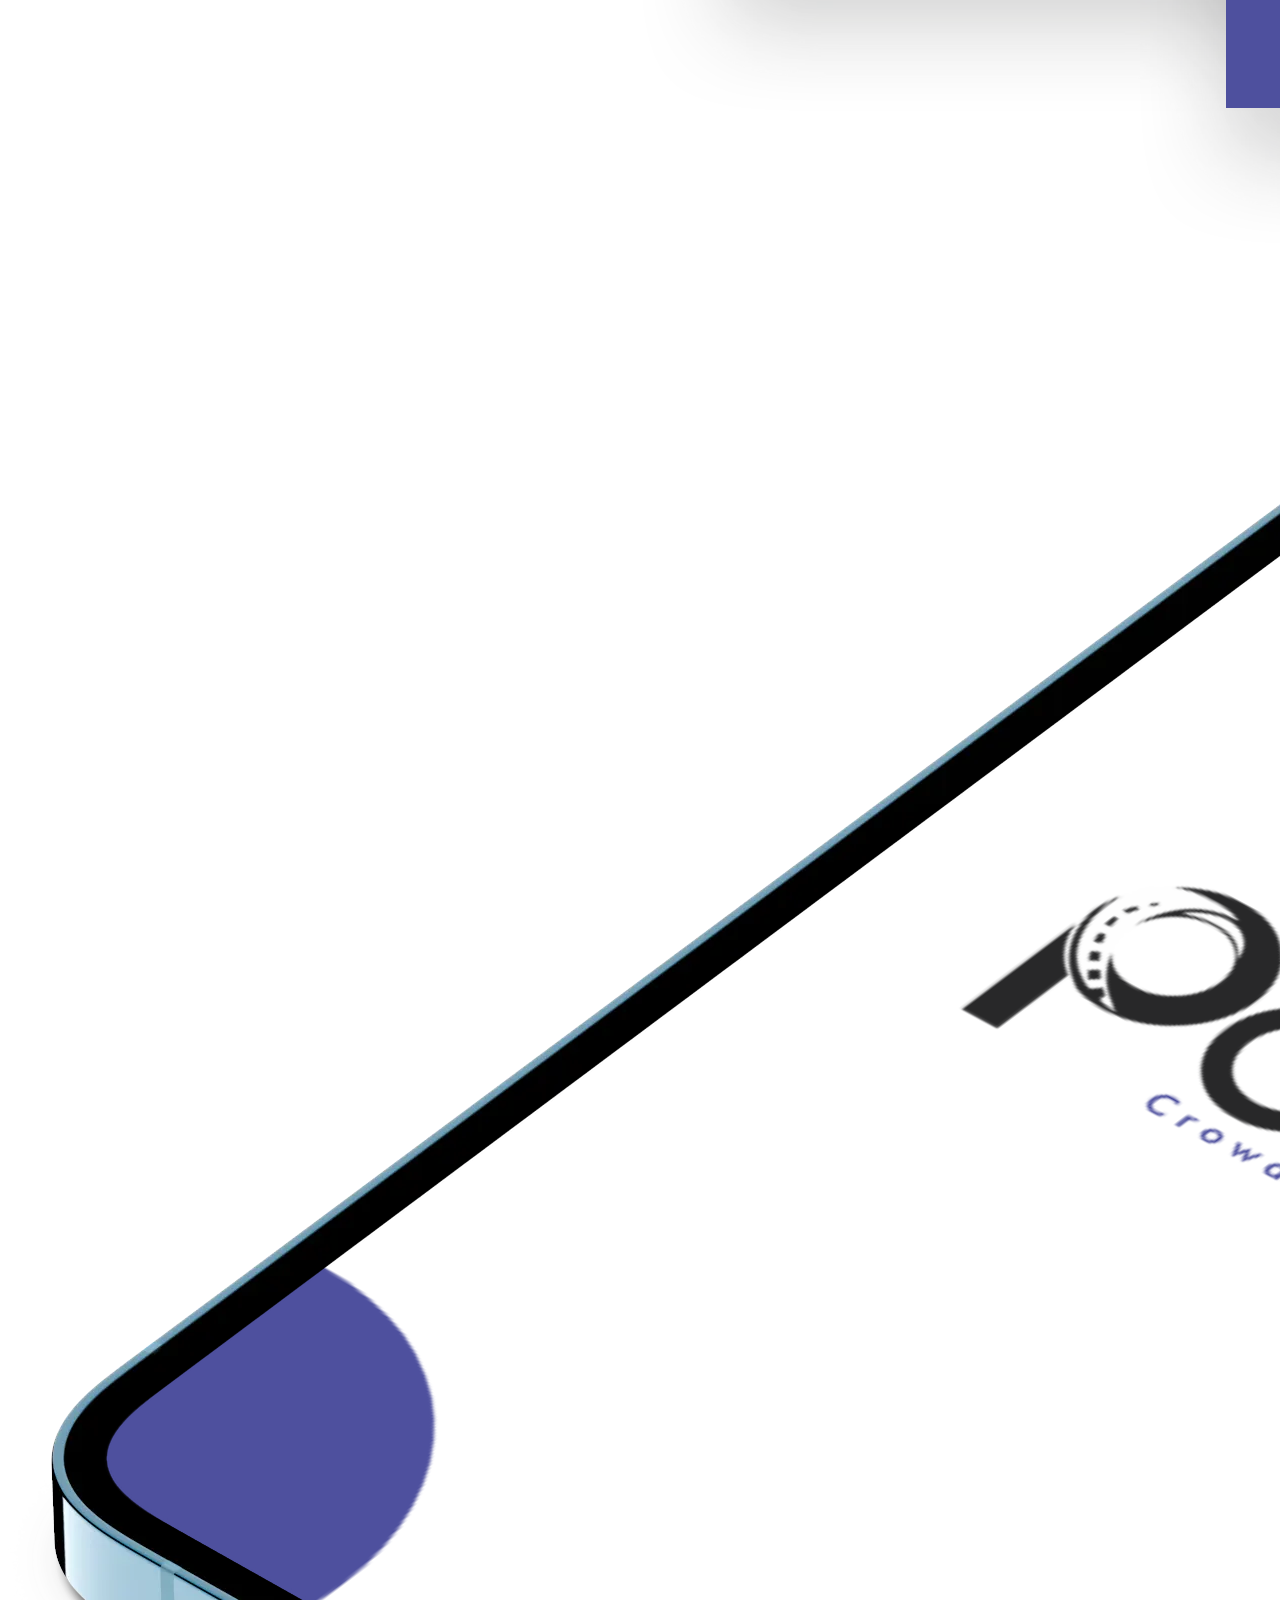
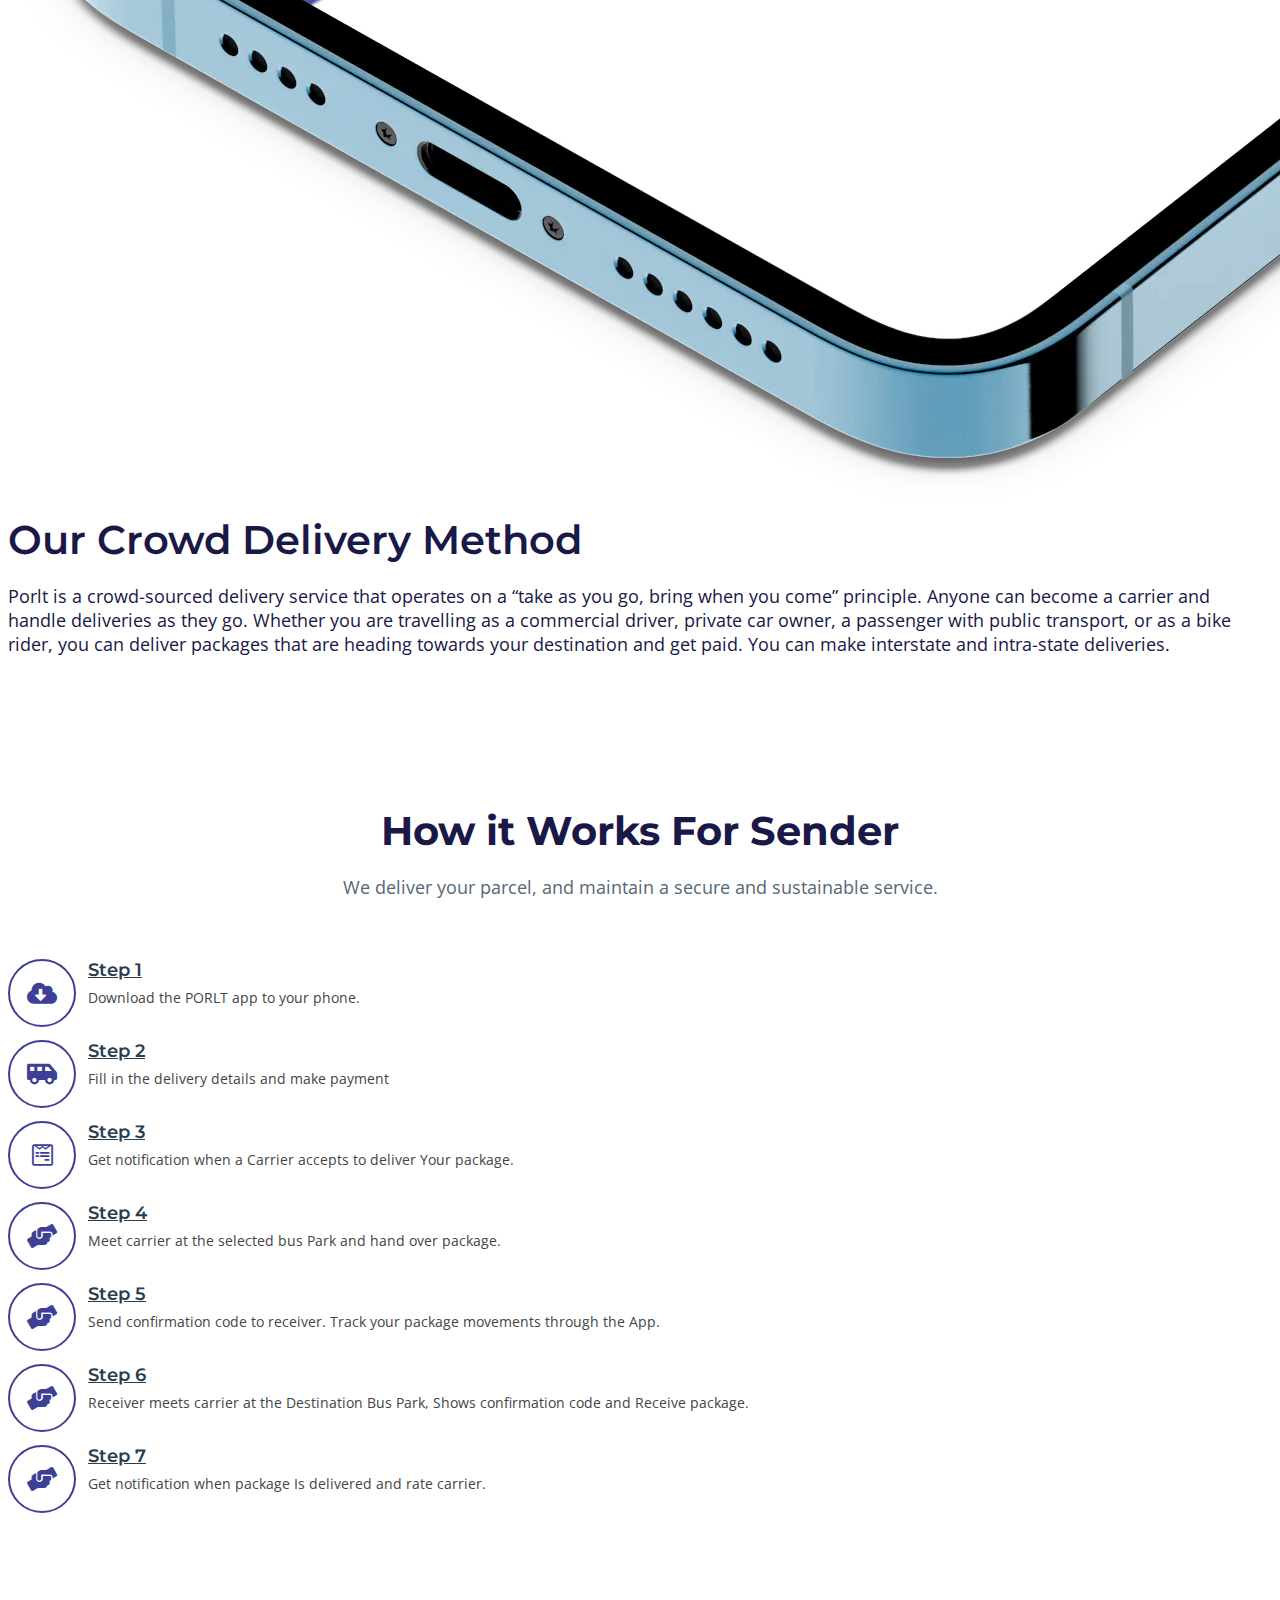
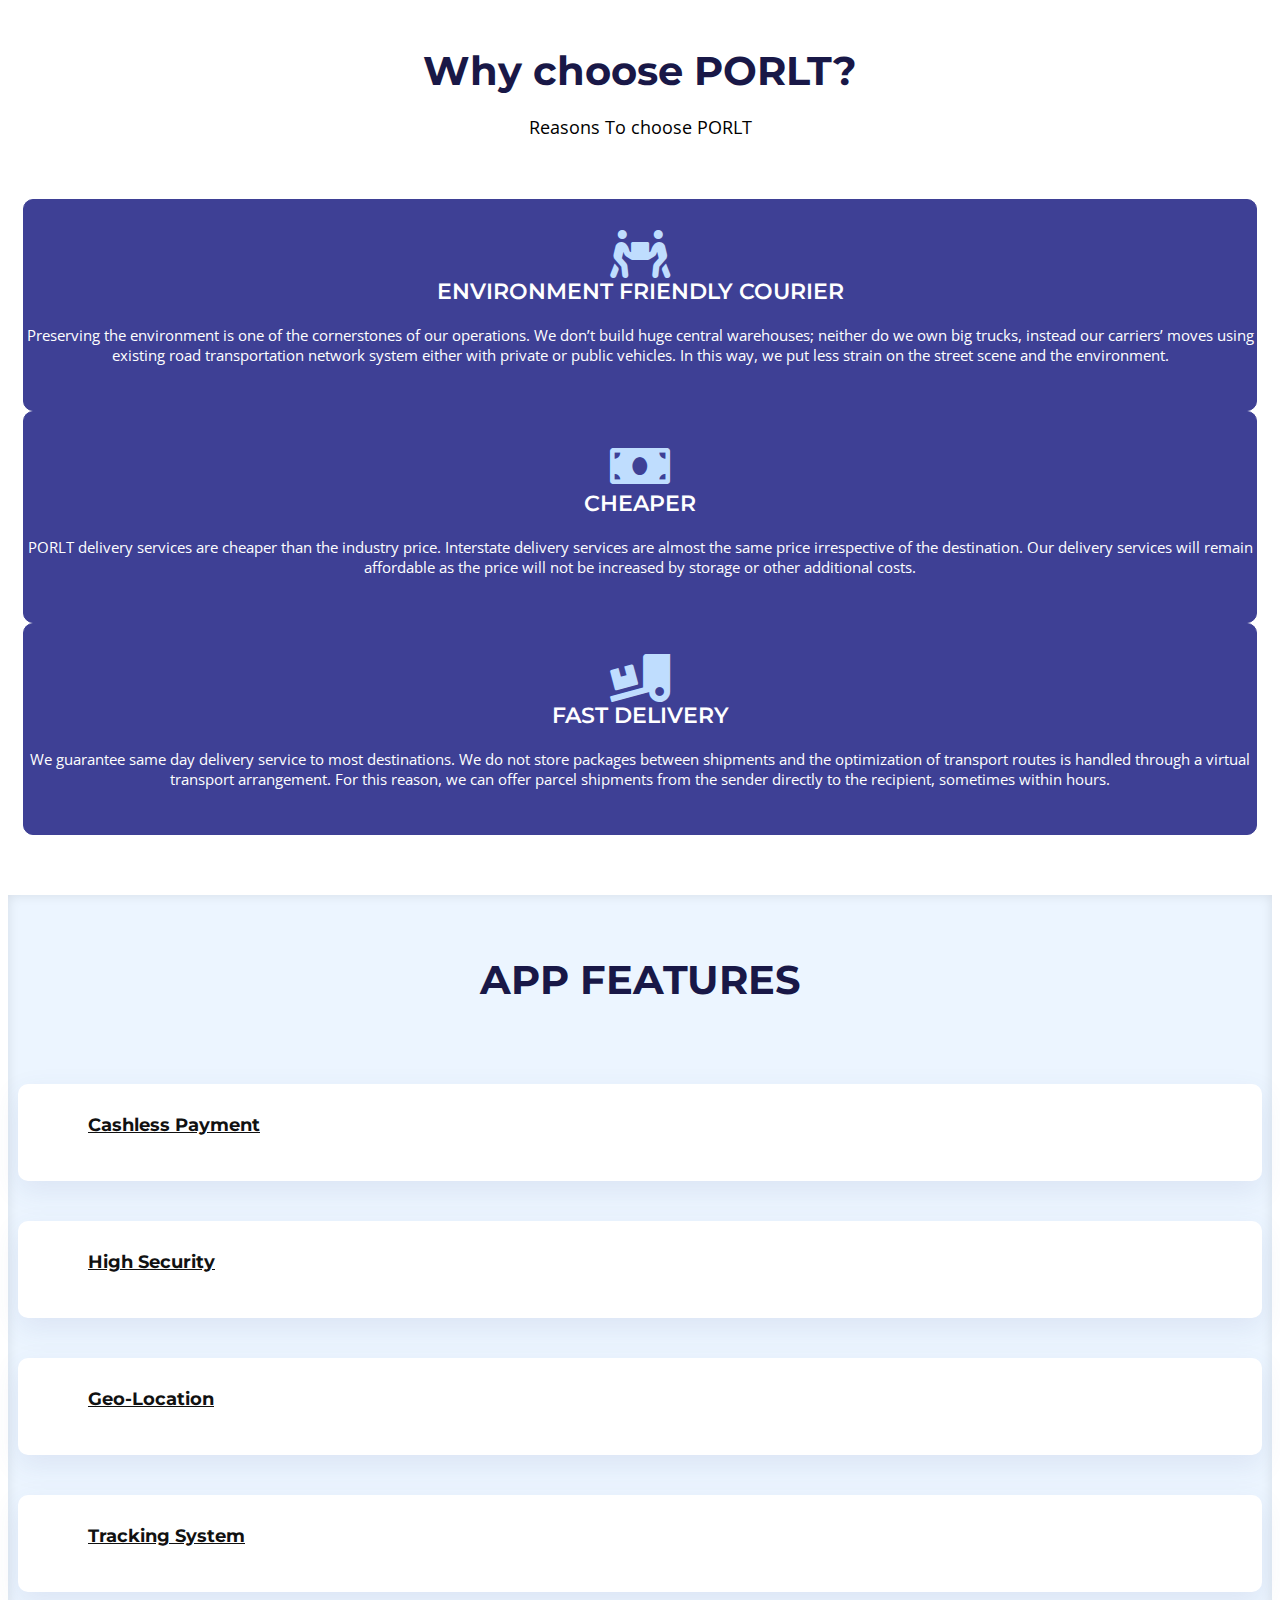
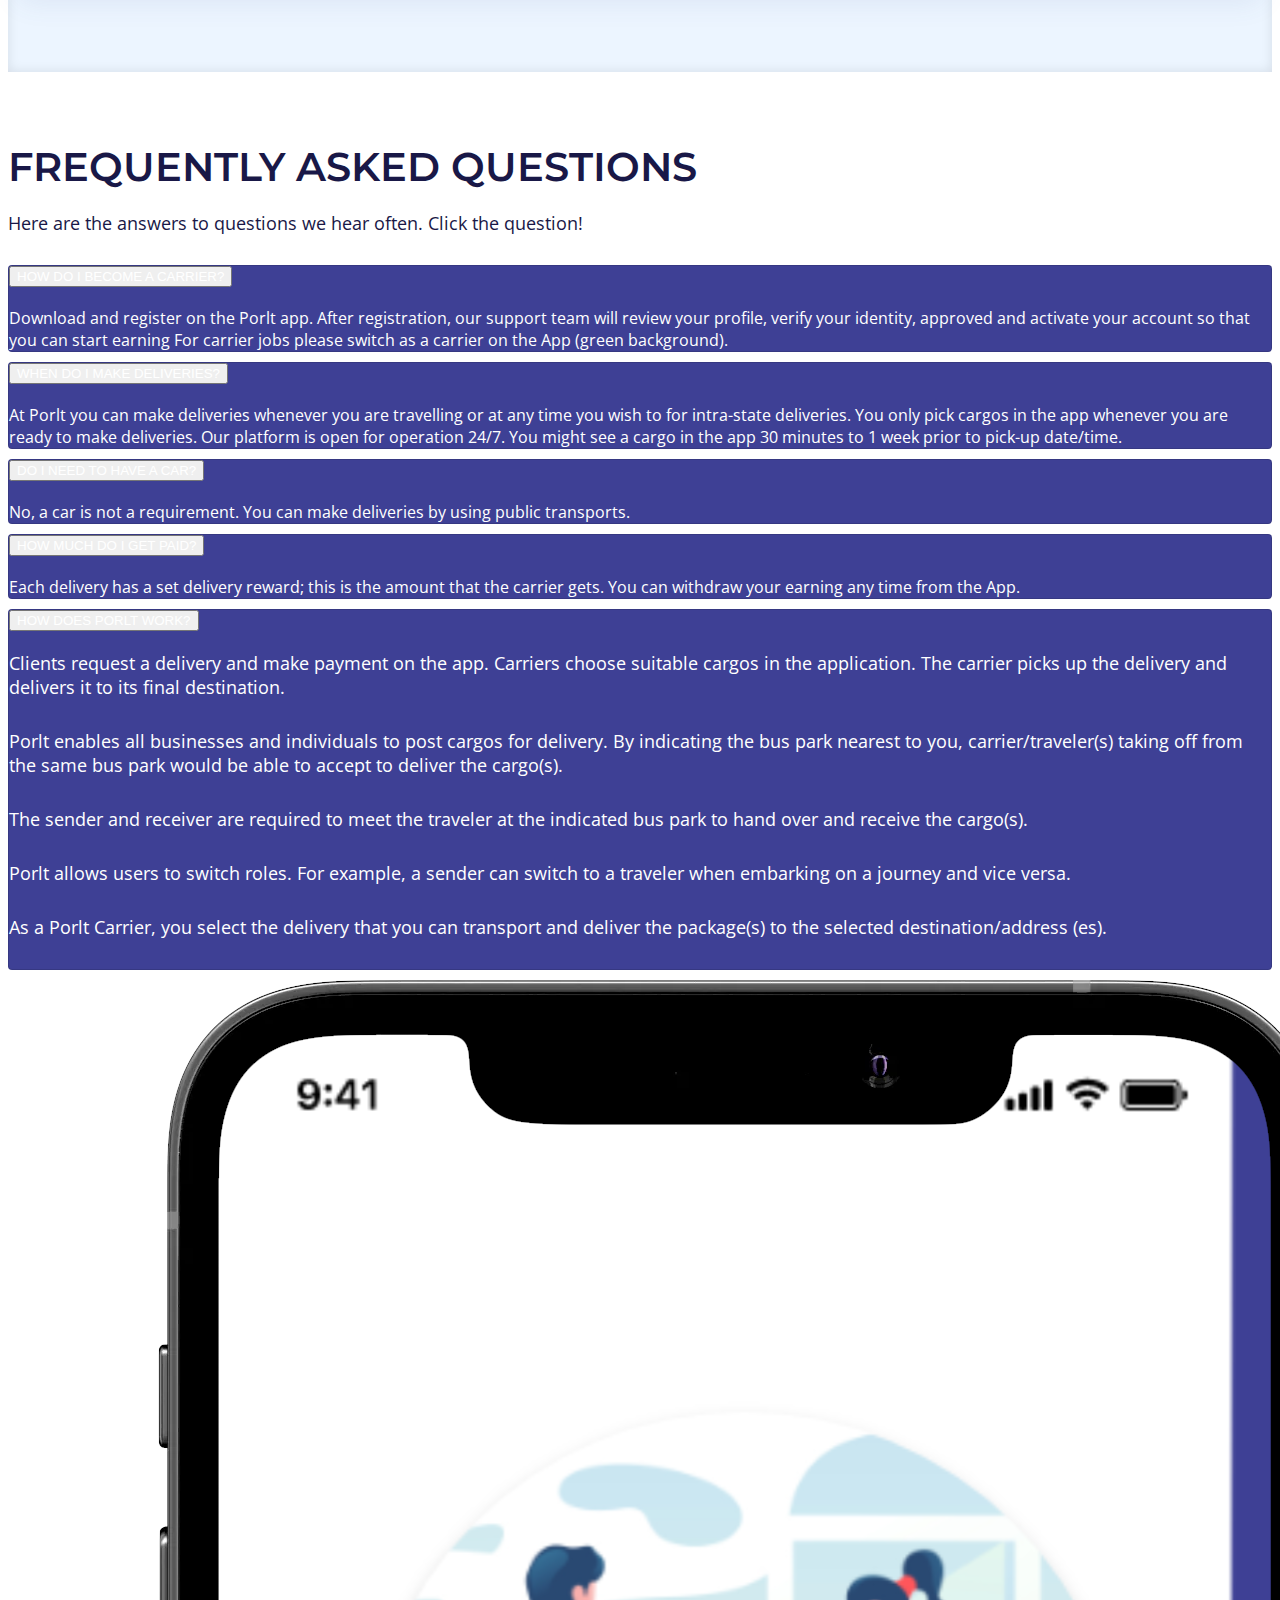
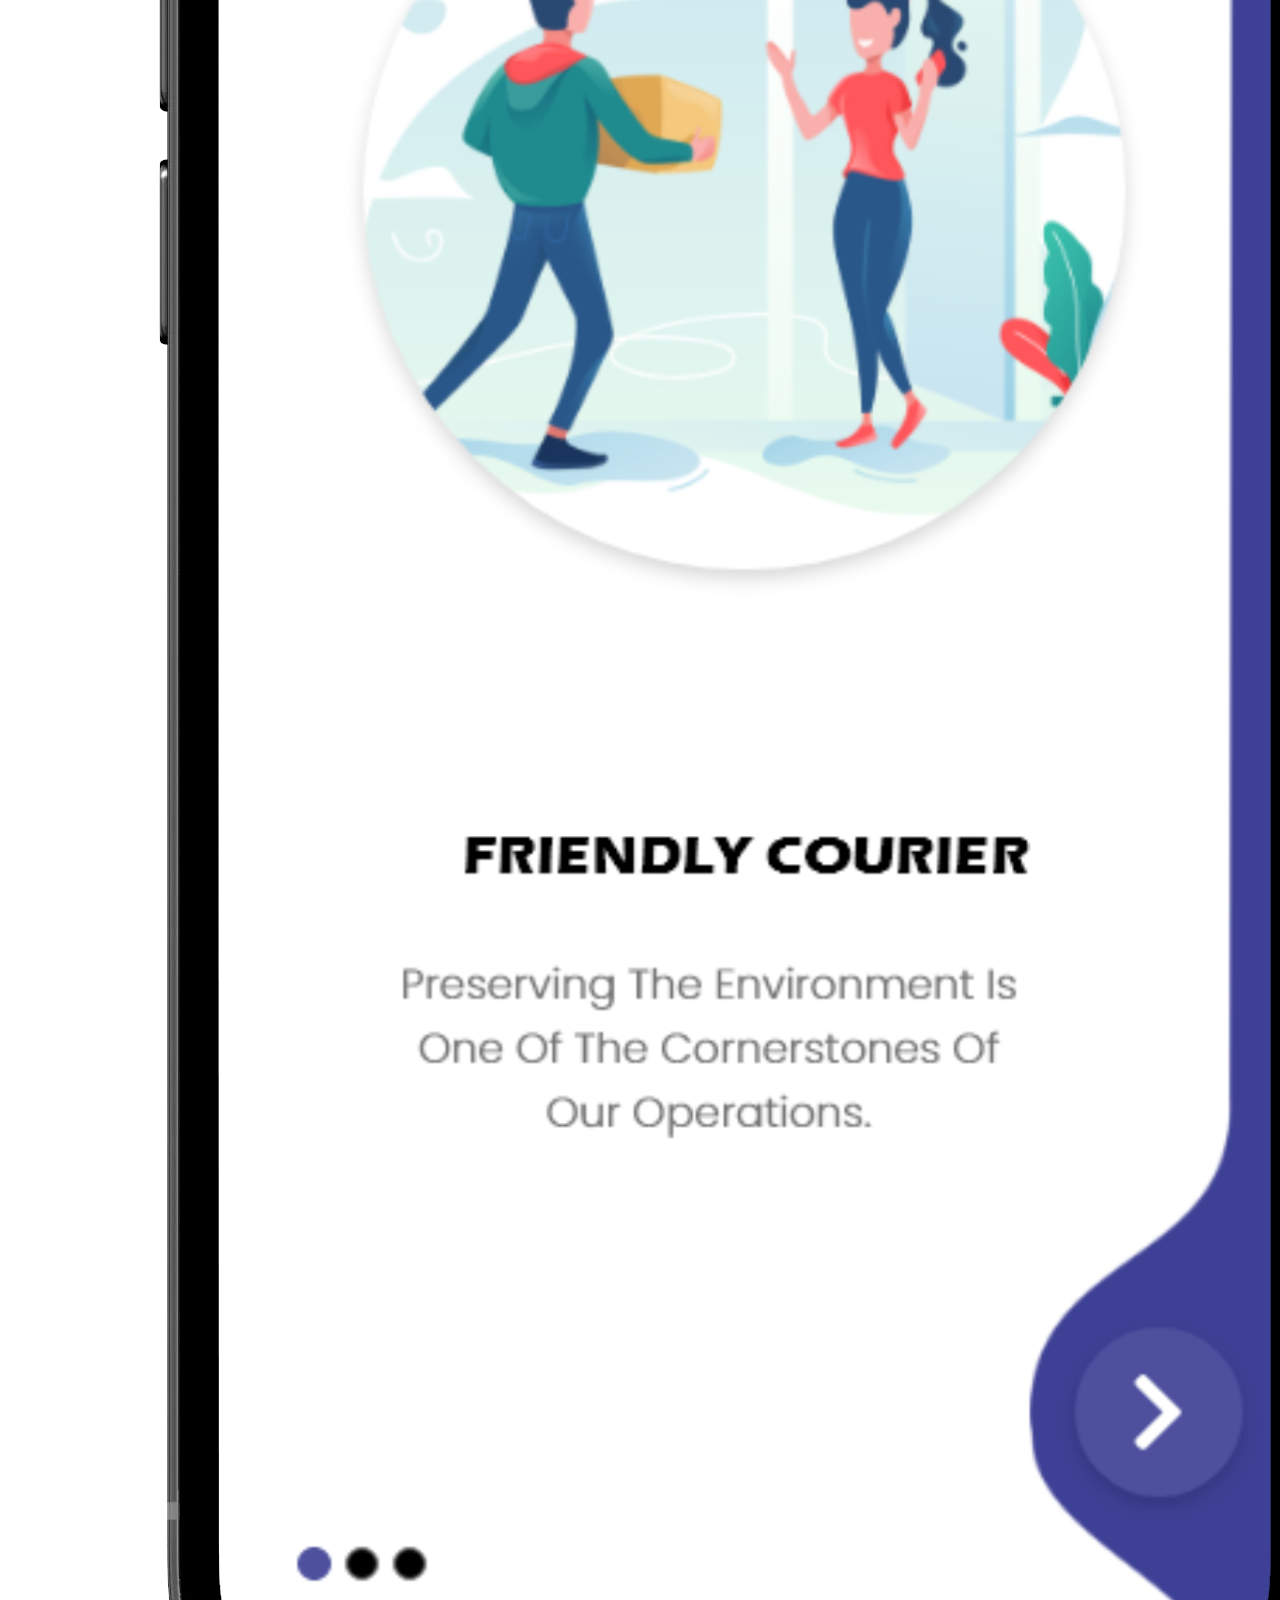
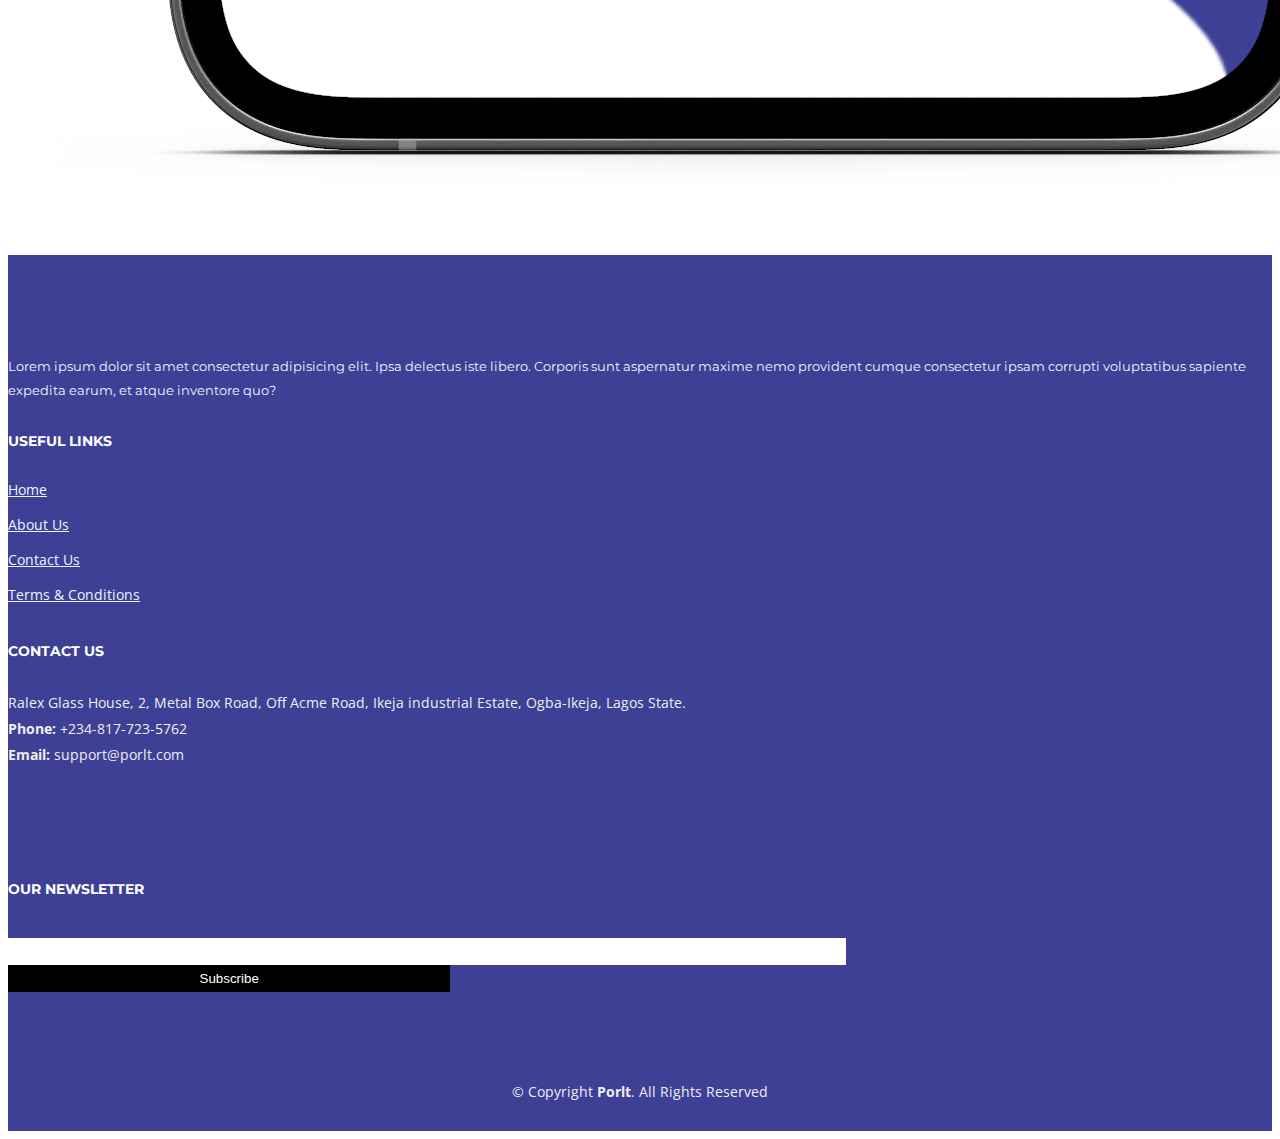
==== commit d9535434: "porlt" ====
--- a/index.html
+++ b/index.html
@@ -143,6 +143,28 @@
       </div>
     </section><!-- #about -->
 
+      <!--==========================
+     mission Section
+    ============================-->
+    <section id="services" class="section-bg">
+      <div class="container">
+
+        <header class="section-header">
+          <h3>Mission</h3>
+        </header>
+
+        <div class="row">
+       <div class="col-md-6 col-lg-8 offset-lg-2 wow bounceInUp" data-wow-duration="1.4s">
+            <div class="box">
+              <div class="icon"><i class="ion-ios-clock-outline" style="color: #4680ff;"></i></div>
+              <!-- <h4 class="title"><a href="">Mission</a></h4> -->
+              <p class="description">Our mission is to provide seamless logistics operations using modern technology. We aim to build a network of frequent travelers across all the states of Nigeria and through their movements provide fast and reliable delivery service which in turn offers the opportunity for earnings while traveling.</p>
+            </div>
+          </div>
+        </div>
+      </div>
+    </section><!-- #services -->
+
     <!--==========================
      crowd sending Section
     ============================-->
@@ -150,11 +172,11 @@
       <div class="container">   
         <div class="row about-extra aboutt">
           <div class="col-lg-6 wow fadeInUp">
-            <img src="img/2.png" class="img-fluid" alt="">
+            <img src="img/5.png" class="img-fluid" alt="">
           </div>
           <div class="col-lg-6 wow fadeInUp pt-5 pt-lg-0 aboutt-container">
             <h4>Our Crowd Delivery Method</h4>
-            <p>We are doing this with our unique crowd delivery model which allows travellers to earn some money by delivering parcel for destination they are headed. By leveraging technology on the movement of people, we aim to provide fast, safe, and affordable delivery services in multiple locations across the country simultaneously.</p>
+            <p>Porlt is a crowd-sourced delivery service that operates on a “take as you go, bring when you come” principle. Anyone can become a carrier and handle deliveries as they go. Whether you are travelling as a commercial driver, private car owner, a passenger with public transport, or as a bike rider, you can deliver packages that are heading towards your destination and get paid. You can make interstate and intra-state deliveries.</p>
           </div>
         </div>
 
@@ -168,7 +190,7 @@
       <div class="container">
 
         <header class="section-header">
-          <h3>How it Works</h3>
+          <h3>How it Works For Sender</h3>
           <p>We deliver your parcel, and maintain a secure and sustainable service.</p>
         </header>
 
@@ -176,39 +198,53 @@
           <div class="col-lg-3 content order-lg-1 order-2">
             <div class="icon-box wow fadeInUp">
               <div class="icon"><i class="fas fa-cloud-download-alt"></i></div>
-              <h4 class="title"><a href="">Download App</a></h4>
-              <p class="description">Indicate the motor park terminal close to you on porlt mobile.</p>
+              <h4 class="title"><a href="">Step 1</a></h4>
+              <p class="description">Download the PORLT app to your phone.</p>
             </div>
           </div>
           <div class="col-lg-3 content order-lg-1 order-2">
 
             <div class="icon-box wow fadeInUp" data-wow-delay="0.2s">
               <div class="icon"><i class="fas fa-shuttle-van"></i></div>
-              <h4 class="title"><a href="">Select Inter-state for package</a></h4>
-              <p class="description">Indicate terminal nearest to the dropoff</p>
+              <h4 class="title"><a href="">Step 2</a></h4>
+              <p class="description">Fill in the delivery details and make payment</p>
             </div>
           </div>
           <div class="col-lg-3 content order-lg-1 order-2">
             <div class="icon-box wow fadeInUp" data-wow-delay="0.4s">
               <div class="icon"><i class="fab fa-wpforms"></i></div>
-              <h4 class="title"><a href="">Fill in the required information</a></h4>
-              <p class="description">Make payment on porlt mobile.</p>
+              <h4 class="title"><a href="">Step 3</a></h4>
+              <p class="description">Get notification when a Carrier accepts to deliver Your package.</p>
             </div>
           </div>
           <div class="col-lg-3 content order-lg-1 order-2">
             <div class="icon-box wow fadeInUp" data-wow-delay="0.4s">
               <div class="icon"><i class="fas fa-hands-helping"></i></div>
-              <h4 class="title"><a href="">Handover</a></h4>
-              <p class="description">Handover package to the traveller</p>
-            </div>
-          </div>
-          <!-- <div class="col-lg-3 content order-lg-1 order-2">
+              <h4 class="title"><a href="">Step 4</a></h4>
+              <p class="description">Meet carrier at the selected bus Park and hand over package.</p>
+            </div>
+          </div>
+          <div class="col-lg-3 content order-lg-1 order-2">
             <div class="icon-box wow fadeInUp" data-wow-delay="0.4s">
               <div class="icon"><i class="fas fa-hands-helping"></i></div>
-              <h4 class="title"><a href="">Delivery</a></h4>
-              <p class="description">Handover package to the recipient.</p>
-            </div>
-          </div> -->
+              <h4 class="title"><a href="">Step 5</a></h4>
+              <p class="description">Send confirmation code to receiver. Track your package movements through the App.</p>
+            </div>
+          </div>
+           <div class="col-lg-3 content order-lg-1 order-2">
+            <div class="icon-box wow fadeInUp" data-wow-delay="0.4s">
+              <div class="icon"><i class="fas fa-hands-helping"></i></div>
+              <h4 class="title"><a href="">Step 6</a></h4>
+              <p class="description">Receiver meets carrier at the Destination Bus Park, Shows confirmation code and Receive package.</p>
+            </div>
+          </div>
+          <div class="col-lg-3 content order-lg-1 order-2">
+            <div class="icon-box wow fadeInUp" data-wow-delay="0.4s">
+              <div class="icon"><i class="fas fa-hands-helping"></i></div>
+              <h4 class="title"><a href="">Step 7</a></h4>
+              <p class="description">Get notification when package Is delivered and rate carrier.</p>
+            </div>
+          </div>
           </div>
 
           <!-- <div class="col-lg-6 background order-lg-2 order-1 wow fadeInUp">
@@ -217,6 +253,52 @@
         </div>
       </div>
     </section><!-- #about -->
+
+     <!--==========================
+      Why Us Section
+    ============================-->
+    <section id="why-us" class="wow fadeIn">
+      <div class="container">
+        <header class="section-header">
+          <h3>Why choose PORLT?</h3>
+          <p>Reasons To choose PORLT</p>
+        </header>
+
+        <div class="row row-eq-height justify-content-center">
+
+          <div class="col-lg-4 mb-4">
+            <div class="card wow bounceInUp">
+                <i class="fas fa-people-carry"></i>
+              <div class="card-body">
+                <h5 class="card-title">ENVIRONMENT FRIENDLY COURIER</h5>
+                <p class="card-text">Preserving the environment is one of the cornerstones of our operations. We don’t build huge central warehouses; neither do we own big trucks, instead our carriers’ moves using existing road transportation network system either with private or public vehicles. In this way, we put less strain on the street scene and the environment.</p>
+              </div>
+            </div>
+          </div>
+
+          <div class="col-lg-4 mb-4">
+            <div class="card wow bounceInUp">
+                <i class="fas fa-money-bill"></i>
+              <div class="card-body">
+                <h5 class="card-title">CHEAPER</h5>
+                <p class="card-text">PORLT delivery services are cheaper than the industry price. Interstate delivery services are almost the same price irrespective of the destination. Our delivery services will remain affordable as the price will not be increased by storage or other additional costs.</p>
+              </div>
+            </div>
+          </div>
+
+          <div class="col-lg-4 mb-4">
+            <div class="card wow bounceInUp">
+                <i class="fas fa-truck-loading"></i>
+              <div class="card-body">
+                <h5 class="card-title">FAST DELIVERY</h5>
+                <p class="card-text">We guarantee same day delivery service to most destinations. We do not store packages between shipments and the optimization of transport routes is handled through a virtual transport arrangement. For this reason, we can offer parcel shipments from the sender directly to the recipient, sometimes within hours. </p>
+              </div>
+            </div>
+          </div>
+
+        </div>
+      </div>
+    </section>
     
     <!--==========================
      features Section
@@ -225,13 +307,12 @@
       <div class="container">
 
         <header class="section-header">
-          <h3>Features</h3>
-          <p>Laudem latine persequeris id sed, ex fabulas delectus quo. No vel partiendo abhorreant vituperatoribus.</p>
+          <h3>APP FEATURES</h3>
+          <p></p>
         </header>
 
         <div class="row">
-
-          <div class="col-md-6 col-lg-5 offset-lg-1 wow bounceInUp" data-wow-duration="1.4s">
+       <div class="col-md-6 col-lg-5 offset-lg-1 wow bounceInUp" data-wow-duration="1.4s">
             <div class="box">
               <div class="icon"><i class="ion-ios-analytics-outline" style="color: #ff689b;"></i></div>
               <h4 class="title"><a href="">Cashless Payment</a></h4>
@@ -289,8 +370,9 @@
         <div class="row about-extra aboutt">
           
           <div class="col-lg-6 wow fadeInUp pt-5 pt-lg-0 aboutt-container">
-            <h4>FAQs</h4>
-            <div id="accordion">
+            <h4>FREQUENTLY ASKED QUESTIONS</h4>
+            <p>Here are the answers to questions we hear often. Click the question!</p>
+            <!-- <div id="accordion">
   <div class="car">
     <div class="car-header" id="headingOne">
       <h5 class="mb-0">
@@ -334,10 +416,87 @@
       </div>
     </div>
   </div>
+</div> -->
+    <div id="accordion">
+  <div class="card">
+    <div class="card-header" id="headingOne">
+      <h5 class="mb-0">
+        <button class="btn btn-link" data-toggle="collapse" data-target="#collapseOne" aria-expanded="true" aria-controls="collapseOne">
+          HOW DO I BECOME A CARRIER?
+        </button>
+      </h5>
+    </div>
+
+    <div id="collapseOne" class="collapse sho" aria-labelledby="headingOne" data-parent="#accordion">
+      <div class="card-body">
+        Download and register on the Porlt app. After registration, our support team will review your profile, verify your identity, approved and activate your account so that you can start earning For carrier jobs please switch as a carrier on the App (green background).
+      </div>
+    </div>
+  </div>
+  <div class="card">
+    <div class="card-header" id="headingTwo">
+      <h5 class="mb-0">
+        <button class="btn btn-link collapsed" data-toggle="collapse" data-target="#collapseTwo" aria-expanded="false" aria-controls="collapseTwo">
+          WHEN DO I MAKE DELIVERIES?
+        </button>
+      </h5>
+    </div>
+    <div id="collapseTwo" class="collapse" aria-labelledby="headingTwo" data-parent="#accordion">
+      <div class="card-body">
+        At Porlt you can make deliveries whenever you are travelling or at any time you wish to for intra-state deliveries. You only pick cargos in the app whenever you are ready to make deliveries. Our platform is open for operation 24/7. You might see a cargo in the app 30 minutes to 1 week prior to pick-up date/time.
+      </div>
+    </div>
+  </div>
+  <div class="card">
+    <div class="card-header" id="headingThree">
+      <h5 class="mb-0">
+        <button class="btn btn-link collapsed" data-toggle="collapse" data-target="#collapseThree" aria-expanded="false" aria-controls="collapseThree">
+          DO I NEED TO HAVE A CAR?
+        </button>
+      </h5>
+    </div>
+    <div id="collapseThree" class="collapse" aria-labelledby="headingThree" data-parent="#accordion">
+      <div class="card-body">
+        No, a car is not a requirement. You can make deliveries by using public transports.
+      </div>
+    </div>
+  </div>
+  <div class="card">
+    <div class="card-header" id="headingFour">
+      <h5 class="mb-0">
+        <button class="btn btn-link collapsed" data-toggle="collapse" data-target="#collapseFour" aria-expanded="false" aria-controls="collapseFour">
+         HOW MUCH DO I GET PAID?
+        </button>
+      </h5>
+    </div>
+    <div id="collapseFour" class="collapse" aria-labelledby="headingFour" data-parent="#accordion">
+      <div class="card-body">
+       Each delivery has a set delivery reward; this is the amount that the carrier gets. You can withdraw your earning any time from the App.
+      </div>
+    </div>
+  </div>
+  <div class="card">
+    <div class="card-header" id="headingFive">
+      <h5 class="mb-0">
+        <button class="btn btn-link collapsed" data-toggle="collapse" data-target="#collapseFive" aria-expanded="false" aria-controls="collapseFive">
+          HOW DOES PORLT WORK?
+        </button>
+      </h5>
+    </div>
+    <div id="collapseFive" class="collapse" aria-labelledby="headingFive" data-parent="#accordion">
+      <div class="card-body">
+       <p>Clients request a delivery and make payment on the app. Carriers choose suitable cargos in the application. The carrier picks up the delivery and delivers it to its final destination.</p>
+       <p>Porlt enables all businesses and individuals to post cargos for delivery. By indicating the bus park nearest to you, carrier/traveler(s) taking off from the same bus park would be able to accept to deliver the cargo(s).</p>
+       <p>The sender and receiver are required to meet the traveler at the indicated bus park to hand over and receive the cargo(s).</p>
+       <p>Porlt allows users to switch roles. For example, a sender can switch to a traveler when embarking on a journey and vice versa.</p>
+       <p>As a Porlt Carrier, you select the delivery that you can transport and deliver the package(s) to the selected destination/address (es).</p>
+      </div>
+    </div>
+  </div>
 </div>
           </div>
           <div class="col-lg-6 wow fadeInUp">
-            <img src="img/about-extra-1.svg" class="img-fluid" alt="">
+            <img src="img/4.png" class="img-fluid" alt="">
           </div>
         </div>
 
@@ -476,11 +635,10 @@
           <div class="col-lg-2 col-md-6 footer-links">
             <h4>Useful Links</h4>
             <ul>
-              <li><a href="#">Home</a></li>
-              <li><a href="#">Courses</a></li>
-              <li><a href="#">Tutors</a></li>
-              <li><a href="#">Pricing</a></li>
-              <li><a href="#">Reviews</a></li>
+              <li><a href="index.html">Home</a></li>
+              <li><a href="#">About Us</a></li>
+              <li><a href="#">Contact Us</a></li>
+              <li><a href="policy.html">Terms & Conditions</a></li>
             </ul>
           </div>
 
@@ -489,7 +647,7 @@
             <p>
               Ralex Glass House, 2, Metal Box Road, Off Acme Road, Ikeja industrial Estate, Ogba-Ikeja, Lagos State.<br>
               <strong>Phone:</strong> +234-817-723-5762<br>
-              <strong>Email:</strong> info@greenmousetech.com<br>
+              <strong>Email:</strong> support@porlt.com<br>
             </p>
 
             <div class="social-links">
--- a/css/style.css
+++ b/css/style.css
@@ -105,7 +105,7 @@
 --------------------------------------------------------------*/
 
 #header {
-  height: 80px;
+  height: 90px;
   transition: all 0.5s;
   z-index: 997;
   transition: all 0.5s;
@@ -115,7 +115,7 @@
 }
 
 #header.header-scrolled, #header.header-pages {
-  height: 60px;
+  height: 80px;
   padding: 10px 0px;
 }
 
@@ -470,10 +470,84 @@
 .section-header p {
   text-align: center;
   margin: auto;
-  font-size: 15px;
+  font-size: 18px;
   padding-bottom: 60px;
   color: #556877;
   width: 50%;
+}
+
+.aboutt {
+  margin-top: -50px;
+}
+
+.aboutt-container h4 {
+  font-size: 40px !important;
+  color: #191847 !important;
+  font-weight: bold;
+  position: relative;
+}
+
+.aboutt-container p {
+  font-size: 18px;
+  color: #191847 !important;
+}
+
+/* terms */
+
+#terms {
+  margin-top: 130px;
+}
+
+#terms h3 {
+  color: #191847 !important;
+  font-size: 36px;
+  font-weight: bold;
+}
+
+#terms h5 {
+  color: #191847 !important;
+  font-size: 24px;
+  font-weight: 600;
+}
+
+#terms h6 {
+  color: #191847 !important;
+  font-size: 20px;
+  font-weight: 600;
+}
+
+#terms p {
+  font-size: 18px;
+  color: #191847 !important;
+  text-align: justify;
+}
+
+#terms ol li {
+  font-size: 16px;
+  color: #191847 !important;
+  text-align: justify;
+}
+
+/* accordion
+-------------------------------- */
+
+.card {
+  position: relative;
+  display: -ms-flexbox;
+  display: flex;
+  -ms-flex-direction: column;
+  flex-direction: column;
+  min-width: 0;
+  word-wrap: break-word;
+  background-color: #3E4095;
+  background-clip: border-box;
+  border: 1px solid rgba(0, 0, 0, .125);
+  border-radius: .25rem;
+  margin-bottom: 10px;
+}
+
+.btn-link, .card-body, .card-body p{
+  color: #fff !important;
 }
 
 /* Section with background
@@ -638,7 +712,7 @@
 }
 
 #services .description {
-  font-size: 14px;
+  font-size: 16px;
   margin-left: 40px;
   line-height: 24px;
   margin-bottom: 0;
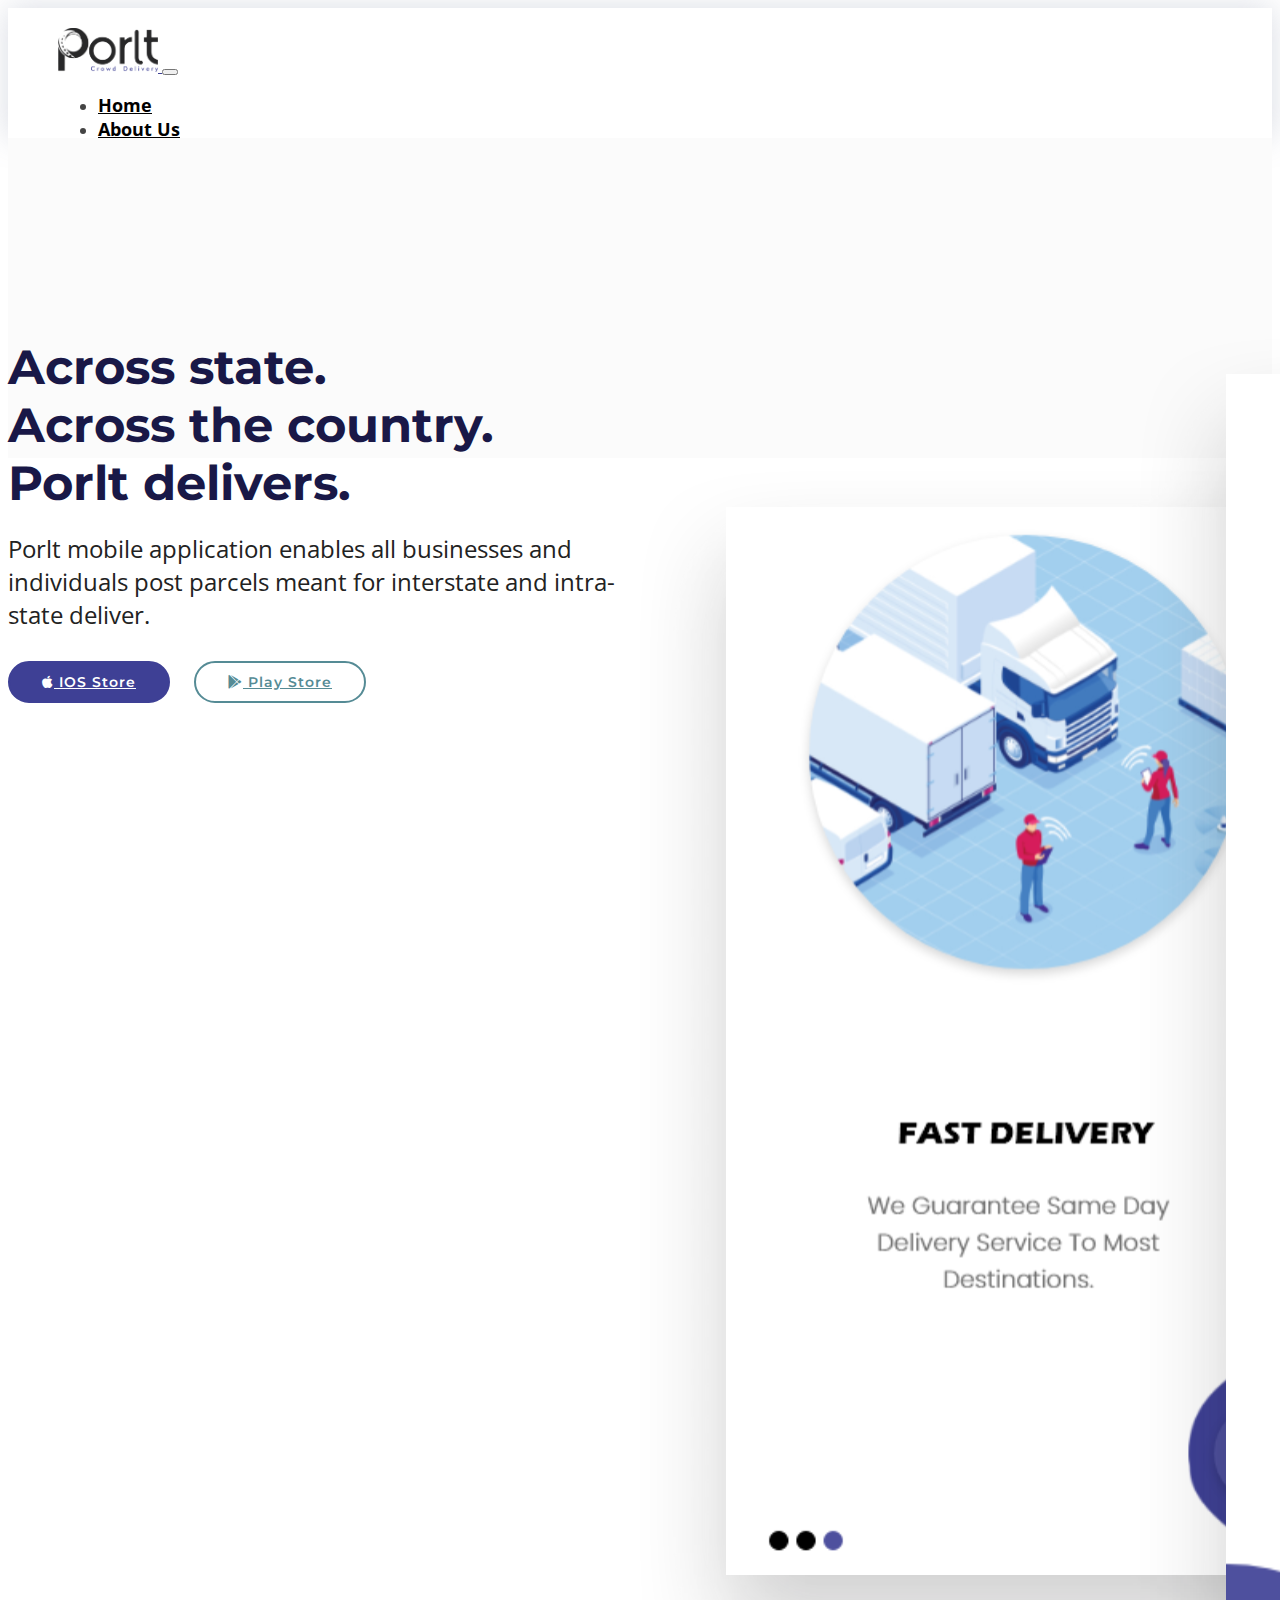
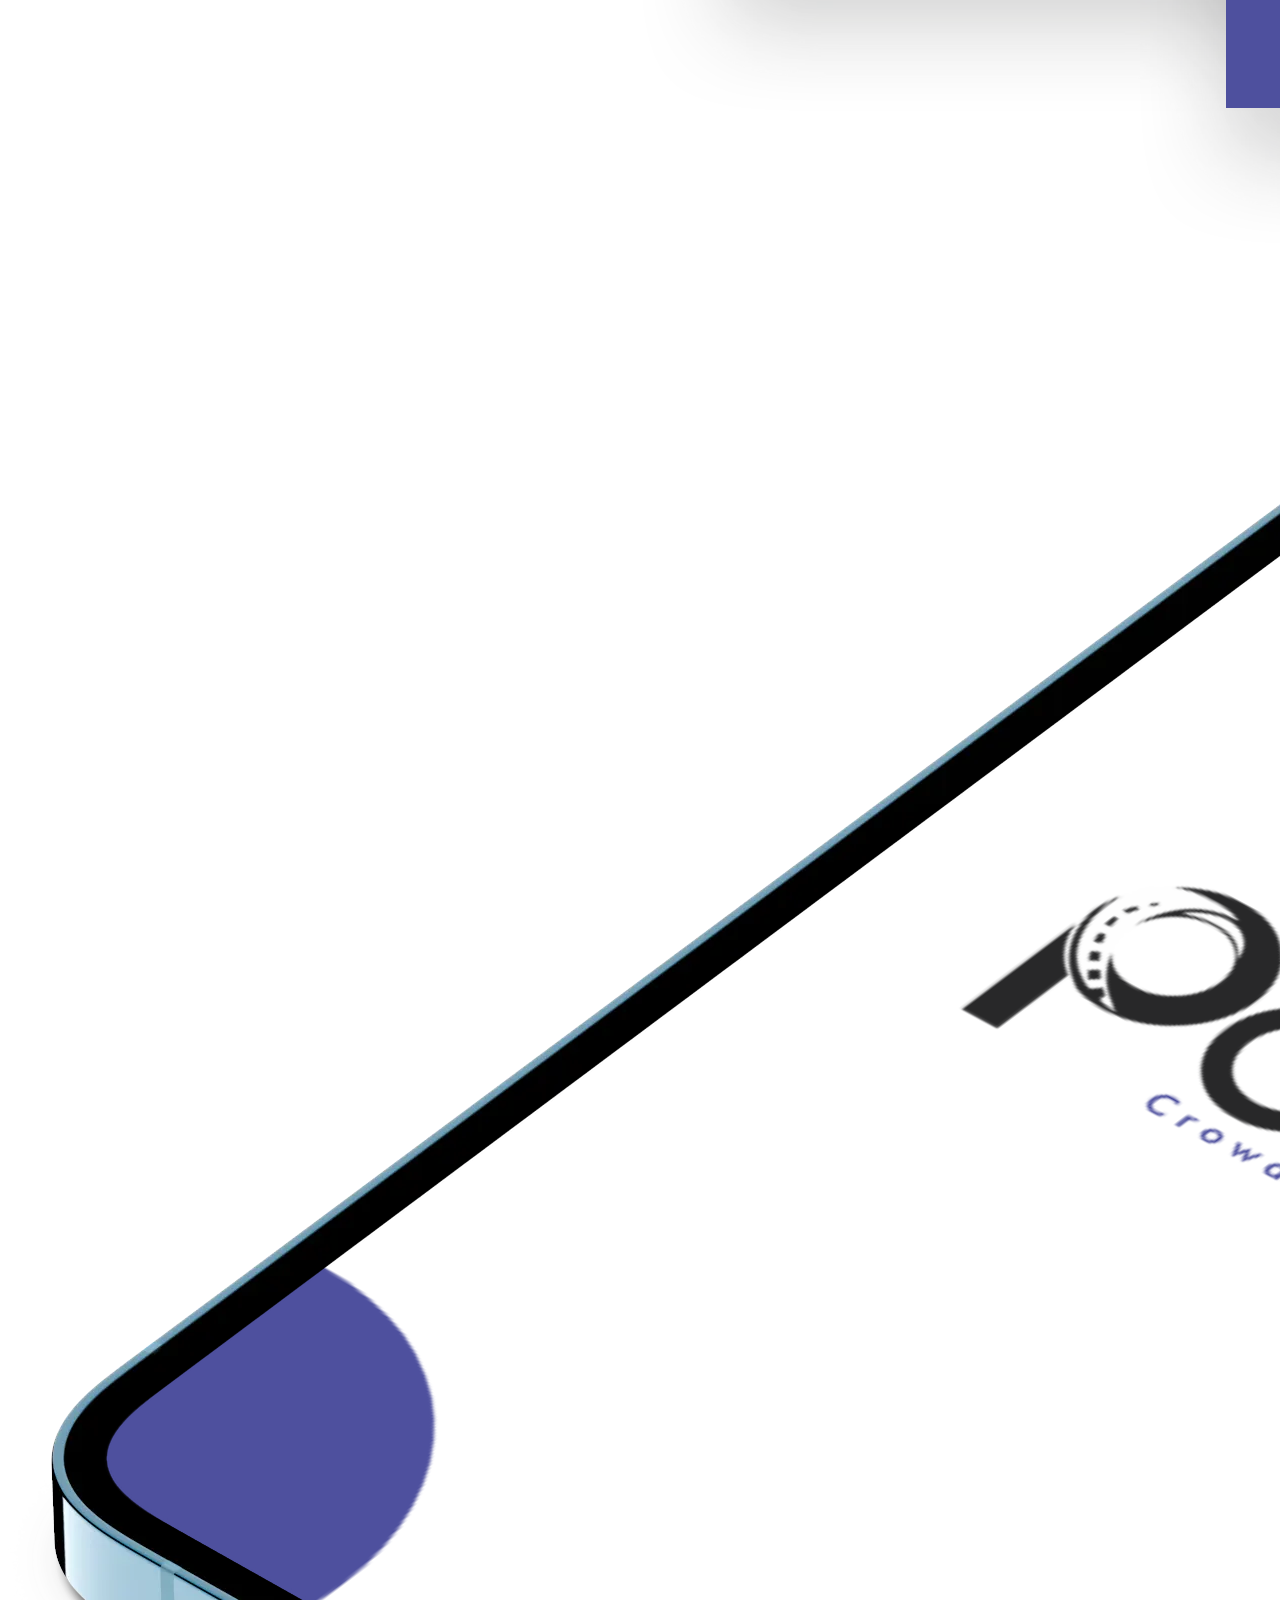
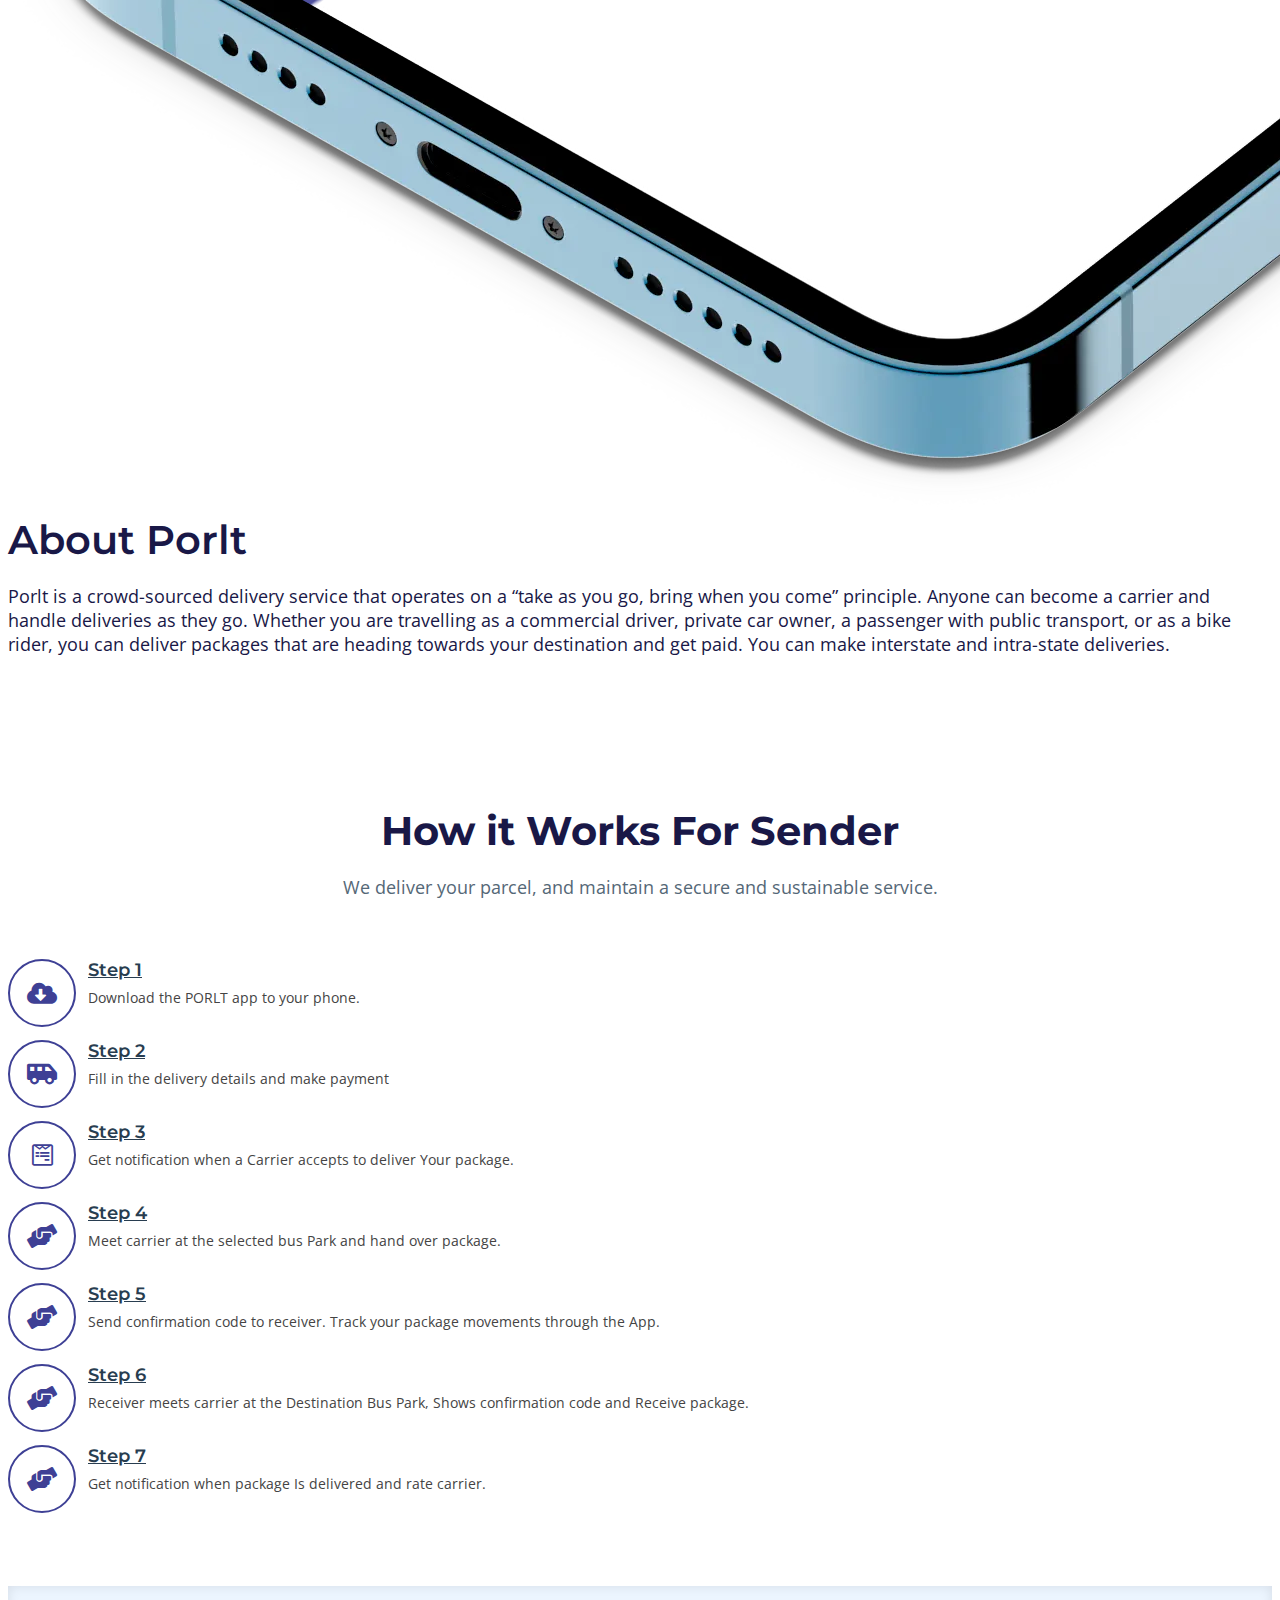
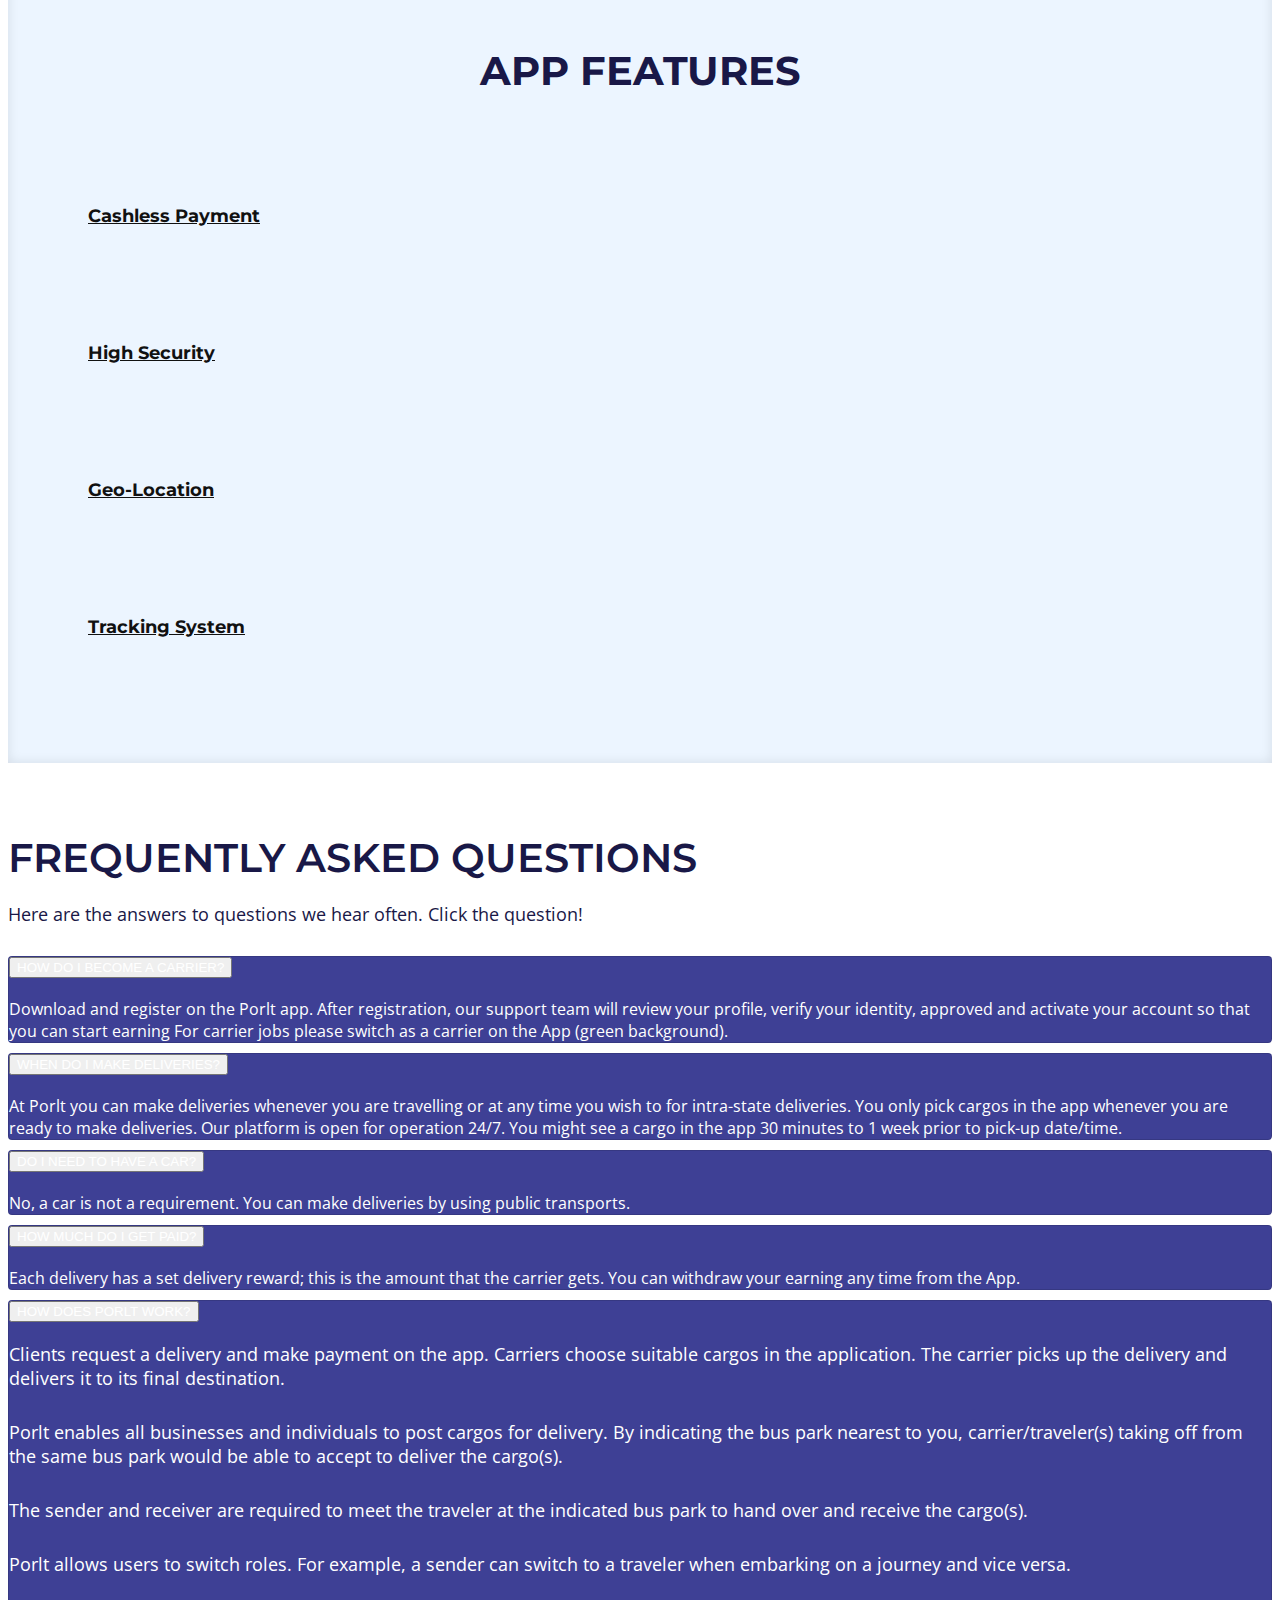
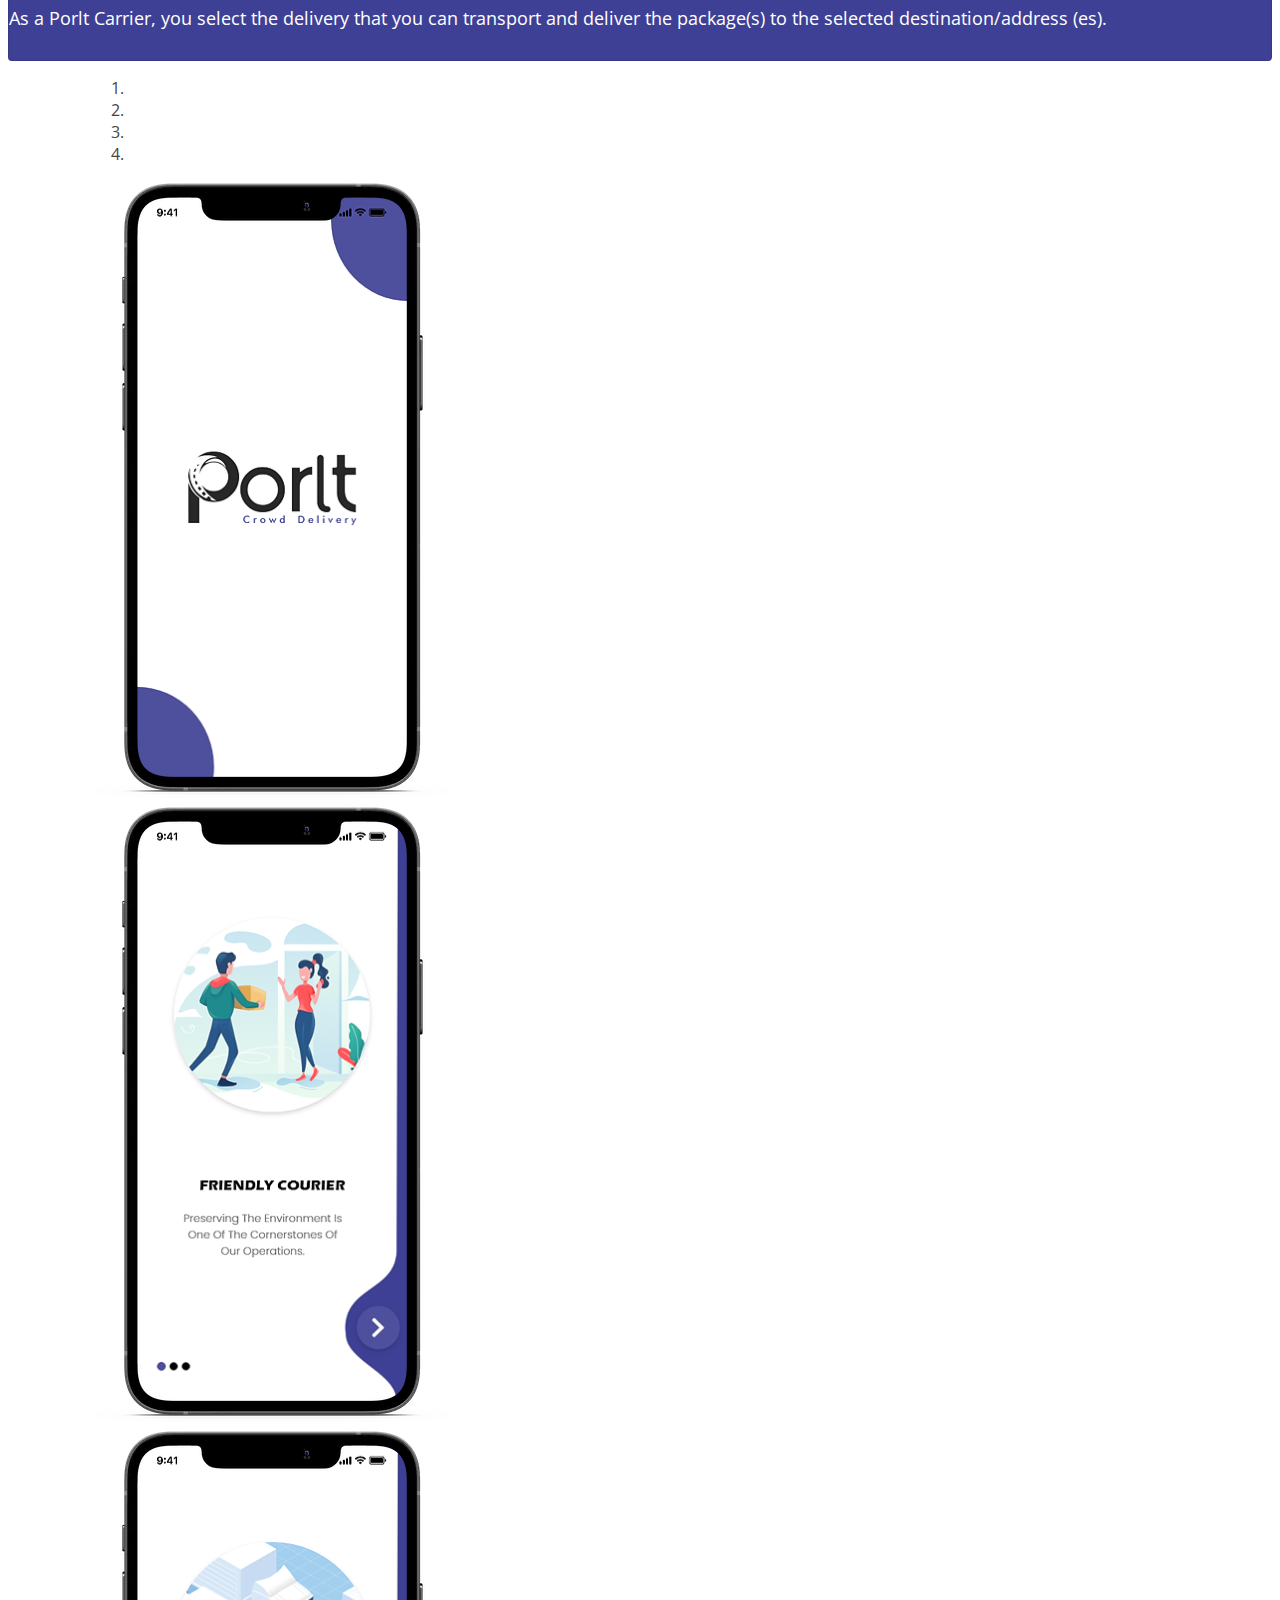
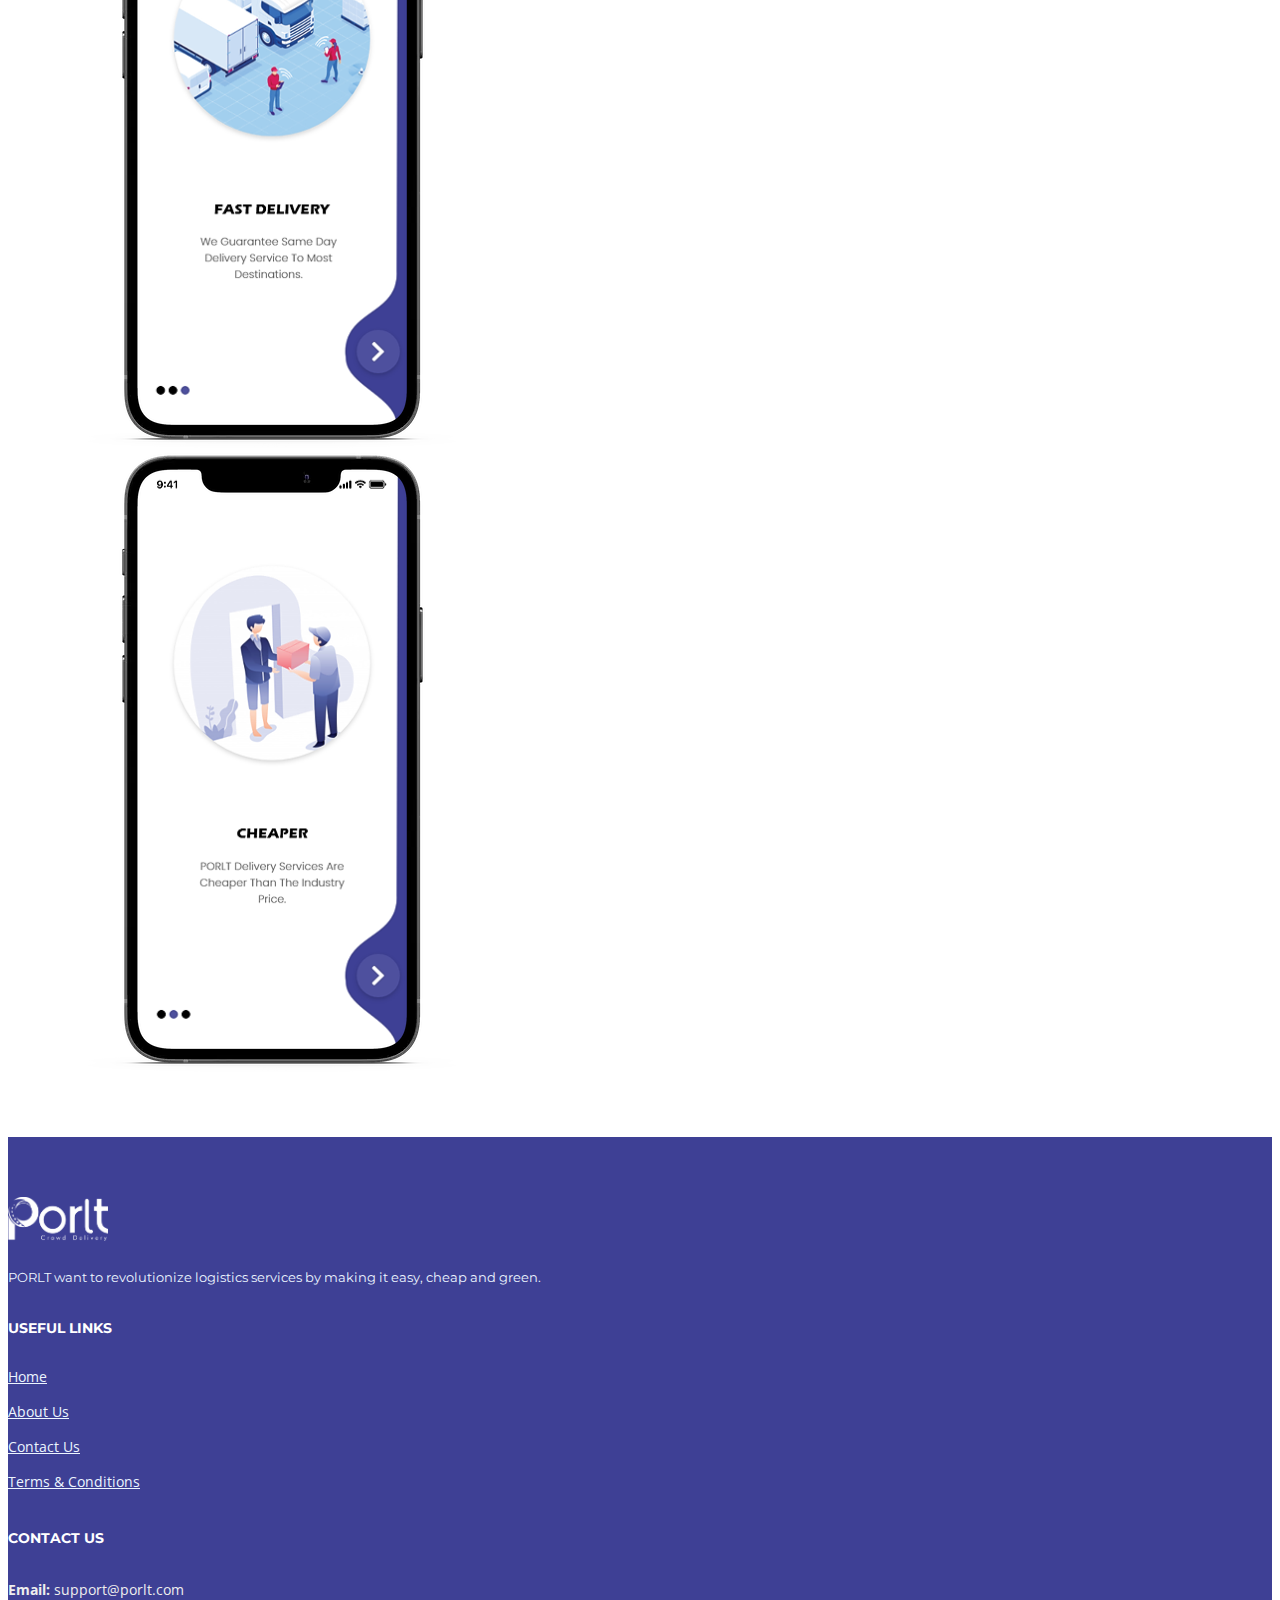
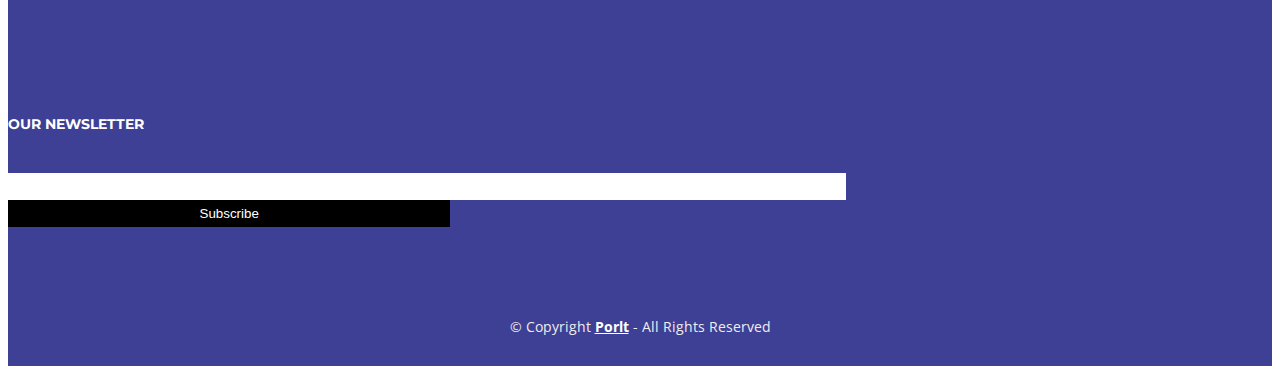
==== commit 8de8005e: "porlt" ====
--- a/index.html
+++ b/index.html
@@ -39,8 +39,8 @@
   <header id="header" class="fixed-top">
     <div class="containr">
       <nav class="navbar navbar-expand-lg navbar-light">
-  <a class="navbar-brand scrollto" href="#">
-    <img src="img/logo.png" style="width: 100px;" class="img-fluid" alt="">
+  <a class="navbar-brand scrollto" href="index.html">
+    <img src="img/log.png" style="width: 100px;" class="img-fluid" alt="">
   </a>
   <button class="navbar-toggler" type="button" data-toggle="collapse" data-target="#navbarSupportedContent" aria-controls="navbarSupportedContent" aria-expanded="false" aria-label="Toggle navigation">
     <span class="navbar-toggler-icon"></span>
@@ -49,61 +49,18 @@
   <div class="collapse navbar-collapse" id="navbarSupportedContent">
     <ul class="navbar-nav m-auto">
       <li class="nav-item activ">
-        <a class="nav-link" href="#">Home</a>
+        <a class="nav-link" href="index.html">Home</a>
       </li>
       <li class="nav-item">
-        <a class="nav-link" href="#">About Us</a>
-      </li>
-      <!-- <li class="nav-item">
-        <a class="nav-link" href="#">Features</a>
-      </li> -->
-      <!-- <li class="nav-item">
-        <a class="nav-link" href="#">Tutors</a>
-      </li>
+        <a class="nav-link" href="about.html">About Us</a>
+      </li>      
       <li class="nav-item">
-        <a class="nav-link" href="#">Pricing</a>
-      </li> -->
-      
-      <li class="nav-item">
-        <a class="nav-link" href="#">Contact Us</a>
+        <a class="nav-link" href="policy.html">Terms & Conditions</a>
       </li>
     </ul>
-      <button class="btn btn-outline-success" type="submit"><i class="fab fa-apple"></i> Download</button>
+      <a href="contact.html" class="btn btn-outline-success" type="submit"> Contact Prolt</a>
   </div>
 </nav>
-      <!-- <div class="logo float-left">
-        <a href="#intro" class="scrollto"><img src="img/logo.png" alt="" class="img-fluid"></a>
-      </div>
-
-      <nav class="main-nav d-none d-lg-block">
-        <ul class="">
-          <li class="active"><a href="#intro">Home</a></li>
-          <li><a href="#about">Courses</a></li>
-          <li><a href="#services">Tutors</a></li>
-          <li><a href="#portfolio">Pricing</a></li>
-          <li><a href="#team">FAQs</a></li>
-          <li class="drop-down"><a href="">Drop Down</a>
-            <ul>
-              <li><a href="#">Drop Down 1</a></li>
-              <li class="drop-down"><a href="#">Drop Down 2</a>
-                <ul>
-                  <li><a href="#">Deep Drop Down 1</a></li>
-                  <li><a href="#">Deep Drop Down 2</a></li>
-                  <li><a href="#">Deep Drop Down 3</a></li>
-                  <li><a href="#">Deep Drop Down 4</a></li>
-                  <li><a href="#">Deep Drop Down 5</a></li>
-                </ul>
-              </li>
-              <li><a href="#">Drop Down 3</a></li>
-              <li><a href="#">Drop Down 4</a></li>
-              <li><a href="#">Drop Down 5</a></li>
-            </ul>
-          </li>
-          
-          <li><a href="#contact">Reviews</a></li>
-        </ul>
-        <a href="#" class="btn-get-started scrollto">Download</a>
-      </nav> -->
     </div>
   </header>
   
@@ -130,41 +87,6 @@
   </section><!-- #intro -->
 
   <main id="main">
-     <!--==========================
-      About Us Section
-    ============================-->
-    <section id="about">
-      <div class="container">
-
-        <header class="section-header">
-          <h3>About Us</h3>
-          <p>Porlt is a company that leverages technology to solve inter-state and intra-state logistics issues.</p>
-        </header>
-      </div>
-    </section><!-- #about -->
-
-      <!--==========================
-     mission Section
-    ============================-->
-    <section id="services" class="section-bg">
-      <div class="container">
-
-        <header class="section-header">
-          <h3>Mission</h3>
-        </header>
-
-        <div class="row">
-       <div class="col-md-6 col-lg-8 offset-lg-2 wow bounceInUp" data-wow-duration="1.4s">
-            <div class="box">
-              <div class="icon"><i class="ion-ios-clock-outline" style="color: #4680ff;"></i></div>
-              <!-- <h4 class="title"><a href="">Mission</a></h4> -->
-              <p class="description">Our mission is to provide seamless logistics operations using modern technology. We aim to build a network of frequent travelers across all the states of Nigeria and through their movements provide fast and reliable delivery service which in turn offers the opportunity for earnings while traveling.</p>
-            </div>
-          </div>
-        </div>
-      </div>
-    </section><!-- #services -->
-
     <!--==========================
      crowd sending Section
     ============================-->
@@ -175,7 +97,7 @@
             <img src="img/5.png" class="img-fluid" alt="">
           </div>
           <div class="col-lg-6 wow fadeInUp pt-5 pt-lg-0 aboutt-container">
-            <h4>Our Crowd Delivery Method</h4>
+            <h4>About Porlt</h4>
             <p>Porlt is a crowd-sourced delivery service that operates on a “take as you go, bring when you come” principle. Anyone can become a carrier and handle deliveries as they go. Whether you are travelling as a commercial driver, private car owner, a passenger with public transport, or as a bike rider, you can deliver packages that are heading towards your destination and get paid. You can make interstate and intra-state deliveries.</p>
           </div>
         </div>
@@ -254,51 +176,6 @@
       </div>
     </section><!-- #about -->
 
-     <!--==========================
-      Why Us Section
-    ============================-->
-    <section id="why-us" class="wow fadeIn">
-      <div class="container">
-        <header class="section-header">
-          <h3>Why choose PORLT?</h3>
-          <p>Reasons To choose PORLT</p>
-        </header>
-
-        <div class="row row-eq-height justify-content-center">
-
-          <div class="col-lg-4 mb-4">
-            <div class="card wow bounceInUp">
-                <i class="fas fa-people-carry"></i>
-              <div class="card-body">
-                <h5 class="card-title">ENVIRONMENT FRIENDLY COURIER</h5>
-                <p class="card-text">Preserving the environment is one of the cornerstones of our operations. We don’t build huge central warehouses; neither do we own big trucks, instead our carriers’ moves using existing road transportation network system either with private or public vehicles. In this way, we put less strain on the street scene and the environment.</p>
-              </div>
-            </div>
-          </div>
-
-          <div class="col-lg-4 mb-4">
-            <div class="card wow bounceInUp">
-                <i class="fas fa-money-bill"></i>
-              <div class="card-body">
-                <h5 class="card-title">CHEAPER</h5>
-                <p class="card-text">PORLT delivery services are cheaper than the industry price. Interstate delivery services are almost the same price irrespective of the destination. Our delivery services will remain affordable as the price will not be increased by storage or other additional costs.</p>
-              </div>
-            </div>
-          </div>
-
-          <div class="col-lg-4 mb-4">
-            <div class="card wow bounceInUp">
-                <i class="fas fa-truck-loading"></i>
-              <div class="card-body">
-                <h5 class="card-title">FAST DELIVERY</h5>
-                <p class="card-text">We guarantee same day delivery service to most destinations. We do not store packages between shipments and the optimization of transport routes is handled through a virtual transport arrangement. For this reason, we can offer parcel shipments from the sender directly to the recipient, sometimes within hours. </p>
-              </div>
-            </div>
-          </div>
-
-        </div>
-      </div>
-    </section>
     
     <!--==========================
      features Section
@@ -368,252 +245,122 @@
     <section id="about">
       <div class="container">   
         <div class="row about-extra aboutt">
-          
-          <div class="col-lg-6 wow fadeInUp pt-5 pt-lg-0 aboutt-container">
+          <div class="col-lg-5 wow fadeInUp pt-5 pt-lg-0 aboutt-container">
             <h4>FREQUENTLY ASKED QUESTIONS</h4>
             <p>Here are the answers to questions we hear often. Click the question!</p>
-            <!-- <div id="accordion">
-  <div class="car">
-    <div class="car-header" id="headingOne">
-      <h5 class="mb-0">
-        <button class="btn btn-link" data-toggle="collapse" data-target="#collapseOne" aria-expanded="true" aria-controls="collapseOne">
-         <i class="fas fa-plus"></i>  What is the cost of registration?
-        </button>
-      </h5>
-    </div>
-
-    <div id="collapseOne" class="collapse sho" aria-labelledby="headingOne" data-parent="#accordion">
-      <div class="card-body">
-        Registration on PORLT’s Mobile App is completely free of charge.
-      </div>
-    </div>
-  </div>
-  <div class="car">
-    <div class="car-header" id="headingTwo">
-      <h5 class="mb-0">
-        <button class="btn btn-link collapsed" data-toggle="collapse" data-target="#collapseTwo" aria-expanded="false" aria-controls="collapseTwo">
-         <i class="fas fa-plus"></i> How do I send packages with Porlt? 
-        </button>
-      </h5>
-    </div>
-    <div id="collapseTwo" class="collapse" aria-labelledby="headingTwo" data-parent="#accordion">
-      <div class="card-body">
-        Download and Sign Up and wait for your account to be activated after which you can post your package(s) for delivery.
-      </div>
-    </div>
-  </div>
-  <div class="car">
-    <div class="car-header" id="headingThree">
-      <h5 class="mb-0">
-        <button class="btn btn-link collapsed" data-toggle="collapse" data-target="#collapseThree" aria-expanded="false" aria-controls="collapseThree">
-         <i class="fas fa-plus"></i>  Is my parcel safe?
-        </button>
-      </h5>
-    </div>
-    <div id="collapseThree" class="collapse" aria-labelledby="headingThree" data-parent="#accordion">
-      <div class="card-body">
-        Yes. All parcels posted on PORLT’s Mobile App is safe because due diligence is followed to verify every single user before activating the App for use. In addition, our team will regularly send out messages/video clips to all users on how to handle and deliver parcels.
-      </div>
-    </div>
-  </div>
-</div> -->
-    <div id="accordion">
-  <div class="card">
-    <div class="card-header" id="headingOne">
-      <h5 class="mb-0">
-        <button class="btn btn-link" data-toggle="collapse" data-target="#collapseOne" aria-expanded="true" aria-controls="collapseOne">
-          HOW DO I BECOME A CARRIER?
-        </button>
-      </h5>
-    </div>
-
-    <div id="collapseOne" class="collapse sho" aria-labelledby="headingOne" data-parent="#accordion">
-      <div class="card-body">
-        Download and register on the Porlt app. After registration, our support team will review your profile, verify your identity, approved and activate your account so that you can start earning For carrier jobs please switch as a carrier on the App (green background).
-      </div>
-    </div>
-  </div>
-  <div class="card">
-    <div class="card-header" id="headingTwo">
-      <h5 class="mb-0">
-        <button class="btn btn-link collapsed" data-toggle="collapse" data-target="#collapseTwo" aria-expanded="false" aria-controls="collapseTwo">
-          WHEN DO I MAKE DELIVERIES?
-        </button>
-      </h5>
-    </div>
-    <div id="collapseTwo" class="collapse" aria-labelledby="headingTwo" data-parent="#accordion">
-      <div class="card-body">
-        At Porlt you can make deliveries whenever you are travelling or at any time you wish to for intra-state deliveries. You only pick cargos in the app whenever you are ready to make deliveries. Our platform is open for operation 24/7. You might see a cargo in the app 30 minutes to 1 week prior to pick-up date/time.
-      </div>
-    </div>
-  </div>
-  <div class="card">
-    <div class="card-header" id="headingThree">
-      <h5 class="mb-0">
-        <button class="btn btn-link collapsed" data-toggle="collapse" data-target="#collapseThree" aria-expanded="false" aria-controls="collapseThree">
-          DO I NEED TO HAVE A CAR?
-        </button>
-      </h5>
-    </div>
-    <div id="collapseThree" class="collapse" aria-labelledby="headingThree" data-parent="#accordion">
-      <div class="card-body">
-        No, a car is not a requirement. You can make deliveries by using public transports.
-      </div>
-    </div>
-  </div>
-  <div class="card">
-    <div class="card-header" id="headingFour">
-      <h5 class="mb-0">
-        <button class="btn btn-link collapsed" data-toggle="collapse" data-target="#collapseFour" aria-expanded="false" aria-controls="collapseFour">
-         HOW MUCH DO I GET PAID?
-        </button>
-      </h5>
-    </div>
-    <div id="collapseFour" class="collapse" aria-labelledby="headingFour" data-parent="#accordion">
-      <div class="card-body">
-       Each delivery has a set delivery reward; this is the amount that the carrier gets. You can withdraw your earning any time from the App.
-      </div>
-    </div>
-  </div>
-  <div class="card">
-    <div class="card-header" id="headingFive">
-      <h5 class="mb-0">
-        <button class="btn btn-link collapsed" data-toggle="collapse" data-target="#collapseFive" aria-expanded="false" aria-controls="collapseFive">
-          HOW DOES PORLT WORK?
-        </button>
-      </h5>
-    </div>
-    <div id="collapseFive" class="collapse" aria-labelledby="headingFive" data-parent="#accordion">
-      <div class="card-body">
-       <p>Clients request a delivery and make payment on the app. Carriers choose suitable cargos in the application. The carrier picks up the delivery and delivers it to its final destination.</p>
-       <p>Porlt enables all businesses and individuals to post cargos for delivery. By indicating the bus park nearest to you, carrier/traveler(s) taking off from the same bus park would be able to accept to deliver the cargo(s).</p>
-       <p>The sender and receiver are required to meet the traveler at the indicated bus park to hand over and receive the cargo(s).</p>
-       <p>Porlt allows users to switch roles. For example, a sender can switch to a traveler when embarking on a journey and vice versa.</p>
-       <p>As a Porlt Carrier, you select the delivery that you can transport and deliver the package(s) to the selected destination/address (es).</p>
-      </div>
-    </div>
-  </div>
-</div>
-          </div>
-          <div class="col-lg-6 wow fadeInUp">
-            <img src="img/4.png" class="img-fluid" alt="">
+             <div id="accordion">
+              <div class="card">
+                <div class="card-header" id="headingOne">
+                  <h5 class="mb-0">
+                    <button class="btn btn-link" data-toggle="collapse" data-target="#collapseOne" aria-expanded="true" aria-controls="collapseOne">
+                      HOW DO I BECOME A CARRIER?
+                    </button>
+                  </h5>
+                </div>
+            <div id="collapseOne" class="collapse sho" aria-labelledby="headingOne" data-parent="#accordion">
+              <div class="card-body">
+                Download and register on the Porlt app. After registration, our support team will review your profile, verify your identity, approved and activate your account so that you can start earning For carrier jobs please switch as a carrier on the App (green background).
+              </div>
+            </div>
+          </div>
+          <div class="card">
+            <div class="card-header" id="headingTwo">
+              <h5 class="mb-0">
+                <button class="btn btn-link collapsed" data-toggle="collapse" data-target="#collapseTwo" aria-expanded="false" aria-controls="collapseTwo">
+                  WHEN DO I MAKE DELIVERIES?
+                </button>
+              </h5>
+            </div>
+            <div id="collapseTwo" class="collapse" aria-labelledby="headingTwo" data-parent="#accordion">
+              <div class="card-body">
+                At Porlt you can make deliveries whenever you are travelling or at any time you wish to for intra-state deliveries. You only pick cargos in the app whenever you are ready to make deliveries. Our platform is open for operation 24/7. You might see a cargo in the app 30 minutes to 1 week prior to pick-up date/time.
+              </div>
+            </div>
+          </div>
+          <div class="card">
+            <div class="card-header" id="headingThree">
+              <h5 class="mb-0">
+                <button class="btn btn-link collapsed" data-toggle="collapse" data-target="#collapseThree" aria-expanded="false" aria-controls="collapseThree">
+                  DO I NEED TO HAVE A CAR?
+                </button>
+              </h5>
+            </div>
+            <div id="collapseThree" class="collapse" aria-labelledby="headingThree" data-parent="#accordion">
+              <div class="card-body">
+                No, a car is not a requirement. You can make deliveries by using public transports.
+              </div>
+            </div>
+          </div>
+          <div class="card">
+            <div class="card-header" id="headingFour">
+              <h5 class="mb-0">
+                <button class="btn btn-link collapsed" data-toggle="collapse" data-target="#collapseFour" aria-expanded="false" aria-controls="collapseFour">
+                HOW MUCH DO I GET PAID?
+                </button>
+              </h5>
+            </div>
+            <div id="collapseFour" class="collapse" aria-labelledby="headingFour" data-parent="#accordion">
+              <div class="card-body">
+              Each delivery has a set delivery reward; this is the amount that the carrier gets. You can withdraw your earning any time from the App.
+              </div>
+            </div>
+          </div>
+          <div class="card">
+            <div class="card-header" id="headingFive">
+              <h5 class="mb-0">
+                <button class="btn btn-link collapsed" data-toggle="collapse" data-target="#collapseFive" aria-expanded="false" aria-controls="collapseFive">
+                  HOW DOES PORLT WORK?
+                </button>
+              </h5>
+            </div>
+            <div id="collapseFive" class="collapse" aria-labelledby="headingFive" data-parent="#accordion">
+              <div class="card-body">
+              <p>Clients request a delivery and make payment on the app. Carriers choose suitable cargos in the application. The carrier picks up the delivery and delivers it to its final destination.</p>
+              <p>Porlt enables all businesses and individuals to post cargos for delivery. By indicating the bus park nearest to you, carrier/traveler(s) taking off from the same bus park would be able to accept to deliver the cargo(s).</p>
+              <p>The sender and receiver are required to meet the traveler at the indicated bus park to hand over and receive the cargo(s).</p>
+              <p>Porlt allows users to switch roles. For example, a sender can switch to a traveler when embarking on a journey and vice versa.</p>
+              <p>As a Porlt Carrier, you select the delivery that you can transport and deliver the package(s) to the selected destination/address (es).</p>
+              </div>
+            </div>
+          </div>
+          </div>
+          </div>
+          <div class="col-lg-6 wow fadeInUp" style="margin-left: 80px;">
+            <div id="carouselExampleIndicators" class="carousel slide" data-ride="carousel">
+              <ol class="carousel-indicators">
+                <li data-target="#carouselExampleIndicators" data-slide-to="0" class="active"></li>
+                <li data-target="#carouselExampleIndicators" data-slide-to="1"></li>
+                <li data-target="#carouselExampleIndicators" data-slide-to="2"></li>
+                <li data-target="#carouselExampleIndicators" data-slide-to="3"></li>
+              </ol>
+              <div class="carousel-inner">
+                <div class="carousel-item active">
+                  <img src="img/3.png" alt="First slide">
+                </div>
+                <div class="carousel-item">
+                  <img src="img/4.png" alt="Second slide">
+                </div>
+                <div class="carousel-item">
+                  <img src="img/6.png" alt="Third slide">
+                </div>
+                <div class="carousel-item">
+                  <img src="img/7.png" alt="Four slide">
+                </div>
+              </div>
+              <a class="carousel-control-prev" href="#carouselExampleIndicators" role="button" data-slide="prev">
+                <span class="carousel-control-prev-icon" aria-hidden="true"></span>
+                <span class="sr-only">Previous</span>
+              </a>
+              <a class="carousel-control-next" href="#carouselExampleIndicators" role="button" data-slide="next">
+                <span class="carousel-control-next-icon" aria-hidden="true"></span>
+                <span class="sr-only">Next</span>
+              </a>
+            </div>
           </div>
         </div>
 
       </div>
     </section><!-- #about -->
-    
-
-    <!--==========================
-      Clients Section
-    ============================-->
-    <!-- <section id="testimonials" class="section-bg">
-      <div class="container">
-        <div class="row justify-content-center">
-          <div class="col-lg-6">
-                <img src="img/slide1.png" style="width: 100%;" class="testimnial-img" alt="">
-          </div>
-
-          <div class="col-lg-6 right">
-            <div class="owl-carousel testimonials-carousel wow fadeInUp">
-              <div class="row testimonial-item">
-                <div class="col-lg-12">
-                   <h4>Complete Subjects</h4>
-                <h3>Courses for all levels available.</h3>
-                <p>We've got courses for all subjects at all level, whether you are a beginner or a professional</p>
-                <div class="d-flex justify-content-center align-item-center">
-                <a class="btn btn-outline-success" type="submit"><i class="fab fa-apple"></i> IOS Download</a>
-                </div>
-                </div>
-              </div>
-    
-              <div class="row testimonial-item"> 
-                <div class="col-lg-12">
-                   <h4>Online Courses</h4>
-                <h3>Learn something brand new online.</h3>
-                <p>Study from the comfort of your home, or wherever you may be without commuting</p>
-                <div class="d-flex justify-content-center align-item-center">
-                <a class="btn btn-outline-success" type="submit"><i class="fab fa-android"></i> Platstore</a>
-                </div>
-                </div>
-              </div>
-    
-              <div class="row testimonial-item">
-                <div class="col-lg-12 ">
-                   <h4>Simple Registration</h4>
-                <h3>Studying couldn't be any easier.</h3>
-                <p>Registration takes just a few seconds. You can explore all our courses immediately.</p>
-                <div class="d-flex justify-content-center align-item-center">
-                <a class="btn btn-outline-success" type="submit"><i class="fab fa-windows"></i> Windows</a>
-                </div>
-                </div>
-              </div>
-            </div>
-          </div>
-            
-          
-        </div>
-      </div>
-    </section> -->
-    <!-- #testimonials -->
-
-     <!--==========================
-      Tutor Section
-    ============================-->
-    <!-- <section id="team">
-      <div class="container">
-        <div class="section-header">
-          <h3>Our top Tutors</h3>
-          <p>Showcase some of your highest rated tutors, top students or members of staff here. Images are automatically scaled to fit it displays well.</p>
-        </div>
-
-        <div class="row">
-
-          <div class="col-lg-2 col-md-6 wow fadeInUp">
-            <div class="member">
-              <img src="img/tutor1.svg" class="img-fluid" alt="">
-            </div>
-            <h4 style="color: #000;">Michael <br> Smithington</h4>
-          </div>
-
-          <div class="col-lg-2 col-md-6 wow fadeInUp" data-wow-delay="0.1s">
-            <div class="member">
-              <img src="img/tutor2.svg" class="img-fluid" alt="">
-            </div>
-            <h4 style="color: #000;">Kathy <br> Matthews</h4>
-          </div>
-
-          <div class="col-lg-2 col-md-6 wow fadeInUp" data-wow-delay="0.2s">
-            <div class="member">
-              <img src="img/tutor3.svg" class="img-fluid" alt="">
-            </div>
-            <h4 style="color: #000;">Aaron <br> Robinsons</h4>
-          </div>
-
-          <div class="col-lg-2 col-md-6 wow fadeInUp" data-wow-delay="0.3s">
-            <div class="member">
-              <img src="img/tutor4.svg" class="img-fluid" alt="">
-            </div>
-            <h4 style="color: #000;">Niall <br> Collingwood</h4>
-          </div>
-          <div class="col-lg-2 col-md-6 wow fadeInUp" data-wow-delay="0.3s">
-            <div class="member">
-              <img src="img/tutor5.svg" class="img-fluid" alt="">
-            </div>
-            <h4 style="color: #000;">Joanne <br> McCartney</h4>
-          </div>
-          <div class="col-lg-2 col-md-6 wow fadeInUp" data-wow-delay="0.3s">
-            <div class="member">
-              <img src="img/tutor6.svg" class="img-fluid" alt="">
-            </div>
-            <h4 style="color: #000;">Bobby <br> Witherspoon</h4>
-          </div>
-
-        </div>
-
-      </div>
-    </section> -->
-    <!-- #team -->
 
   </main>
 
@@ -626,35 +373,30 @@
         <div class="row">
 
           <div class="col-lg-4 col-md-6 footer-info">
-            <a href="#">
-              <img src="img/logo1.png" style="width: 100px;" alt="">
+            <a href="index.html">
+              <img src="img/white.png" style="width: 100px;" alt="">
             </a>
-            <p style="margin-top: 20px;">Lorem ipsum dolor sit amet consectetur adipisicing elit. Ipsa delectus iste libero. Corporis sunt aspernatur maxime nemo provident cumque consectetur ipsam corrupti voluptatibus sapiente expedita earum, et atque inventore quo?</p>
+            <p style="margin-top: 20px;">PORLT want to revolutionize logistics services by making it easy, cheap and green.</p>
           </div>
 
           <div class="col-lg-2 col-md-6 footer-links">
             <h4>Useful Links</h4>
             <ul>
               <li><a href="index.html">Home</a></li>
-              <li><a href="#">About Us</a></li>
-              <li><a href="#">Contact Us</a></li>
+              <li><a href="about.html">About Us</a></li>
+              <li><a href="contact.html">Contact Us</a></li>
               <li><a href="policy.html">Terms & Conditions</a></li>
             </ul>
           </div>
 
           <div class="col-lg-3 col-md-6 footer-contact">
             <h4>Contact Us</h4>
-            <p>
-              Ralex Glass House, 2, Metal Box Road, Off Acme Road, Ikeja industrial Estate, Ogba-Ikeja, Lagos State.<br>
-              <strong>Phone:</strong> +234-817-723-5762<br>
-              <strong>Email:</strong> support@porlt.com<br>
-            </p>
-
+            <p><strong>Email:</strong> support@porlt.com<br></p>
             <div class="social-links">
-              <a href="#" class="twitter"><i class="fa fa-twitter"></i></a>
-              <a href="#" class="facebook"><i class="fa fa-facebook"></i></a>
-              <a href="#" class="instagram"><i class="fa fa-instagram"></i></a>
-              <a href="#" class="linkedin"><i class="fa fa-linkedin"></i></a>
+              <a href="#" class="twitter" target="_blank"><i class="fa fa-twitter"></i></a>
+              <a href="https://www.facebook.com/PORLTCROWDDELIVERY/" target="_blank" class="facebook"><i class="fa fa-facebook"></i></a>
+              <a href="#" class="instagram"><i class="fa fa-instagram" target="_blank"></i></a>
+              <a href="#" class="linkedin"><i class="fa fa-linkedin" target="_blank"></i></a>
             </div>
 
           </div>
@@ -673,11 +415,8 @@
 
     <div class="container">
       <div class="copyright">
-        &copy; Copyright <strong>Porlt</strong>. All Rights Reserved
-      </div>
-      <!-- <div class="credits">
-        Designed by <a href="https://greenmouseonline.com/">Greenmouse Technologies</a>
-      </div> -->
+        &copy; Copyright <a href="http://porlt.com/" style="color: #fff;"><strong>Porlt</strong></a> - All Rights Reserved
+      </div>
     </div>
   </footer><!-- #footer -->
 
@@ -695,10 +434,7 @@
   <script src="lib/owlcarousel/owl.carousel.min.js"></script>
   <script src="lib/isotope/isotope.pkgd.min.js"></script>
   <script src="lib/lightbox/js/lightbox.min.js"></script>
-  <!-- Contact Form JavaScript File -->
   <script src="contactform/contactform.js"></script>
-
-  <!-- Template Main Javascript File -->
   <script src="js/main.js"></script>
 
 </body>
--- a/css/style.css
+++ b/css/style.css
@@ -674,8 +674,8 @@
   overflow: hidden;
   border-radius: 10px;
   margin: 0 10px 40px 10px;
-  background: #fff;
-  box-shadow: 0 10px 29px 0 rgba(68, 88, 144, 0.1);
+  /* background: #fff;
+  box-shadow: 0 10px 29px 0 rgba(68, 88, 144, 0.1); */
   transition: all 0.3s ease-in-out;
 }
 
@@ -1164,7 +1164,7 @@
 
 #contact {
   box-shadow: 0px 0px 12px 0px rgba(0, 0, 0, 0.1);
-  padding: 60px 0;
+  padding: 150px 0;
   overflow: hidden;
 }
 
@@ -1185,7 +1185,7 @@
 }
 
 #contact .contact-about p {
-  font-size: 14px;
+  font-size: 16px;
   line-height: 24px;
   font-family: "Montserrat", sans-serif;
   color: #888;
@@ -1230,7 +1230,8 @@
 #contact .info p {
   padding: 0 0 10px 36px;
   line-height: 28px;
-  font-size: 14px;
+  font-size: 18px;
+  font-weight: 500;
 }
 
 #contact .form #sendmessage {
@@ -1268,7 +1269,9 @@
 #contact .form input, #contact .form textarea {
   border-radius: 0;
   box-shadow: none;
-  font-size: 14px;
+  font-size: 16px;
+  border: 1px solid #191847;
+  padding: 20px;
 }
 
 #contact .form button[type="submit"] {
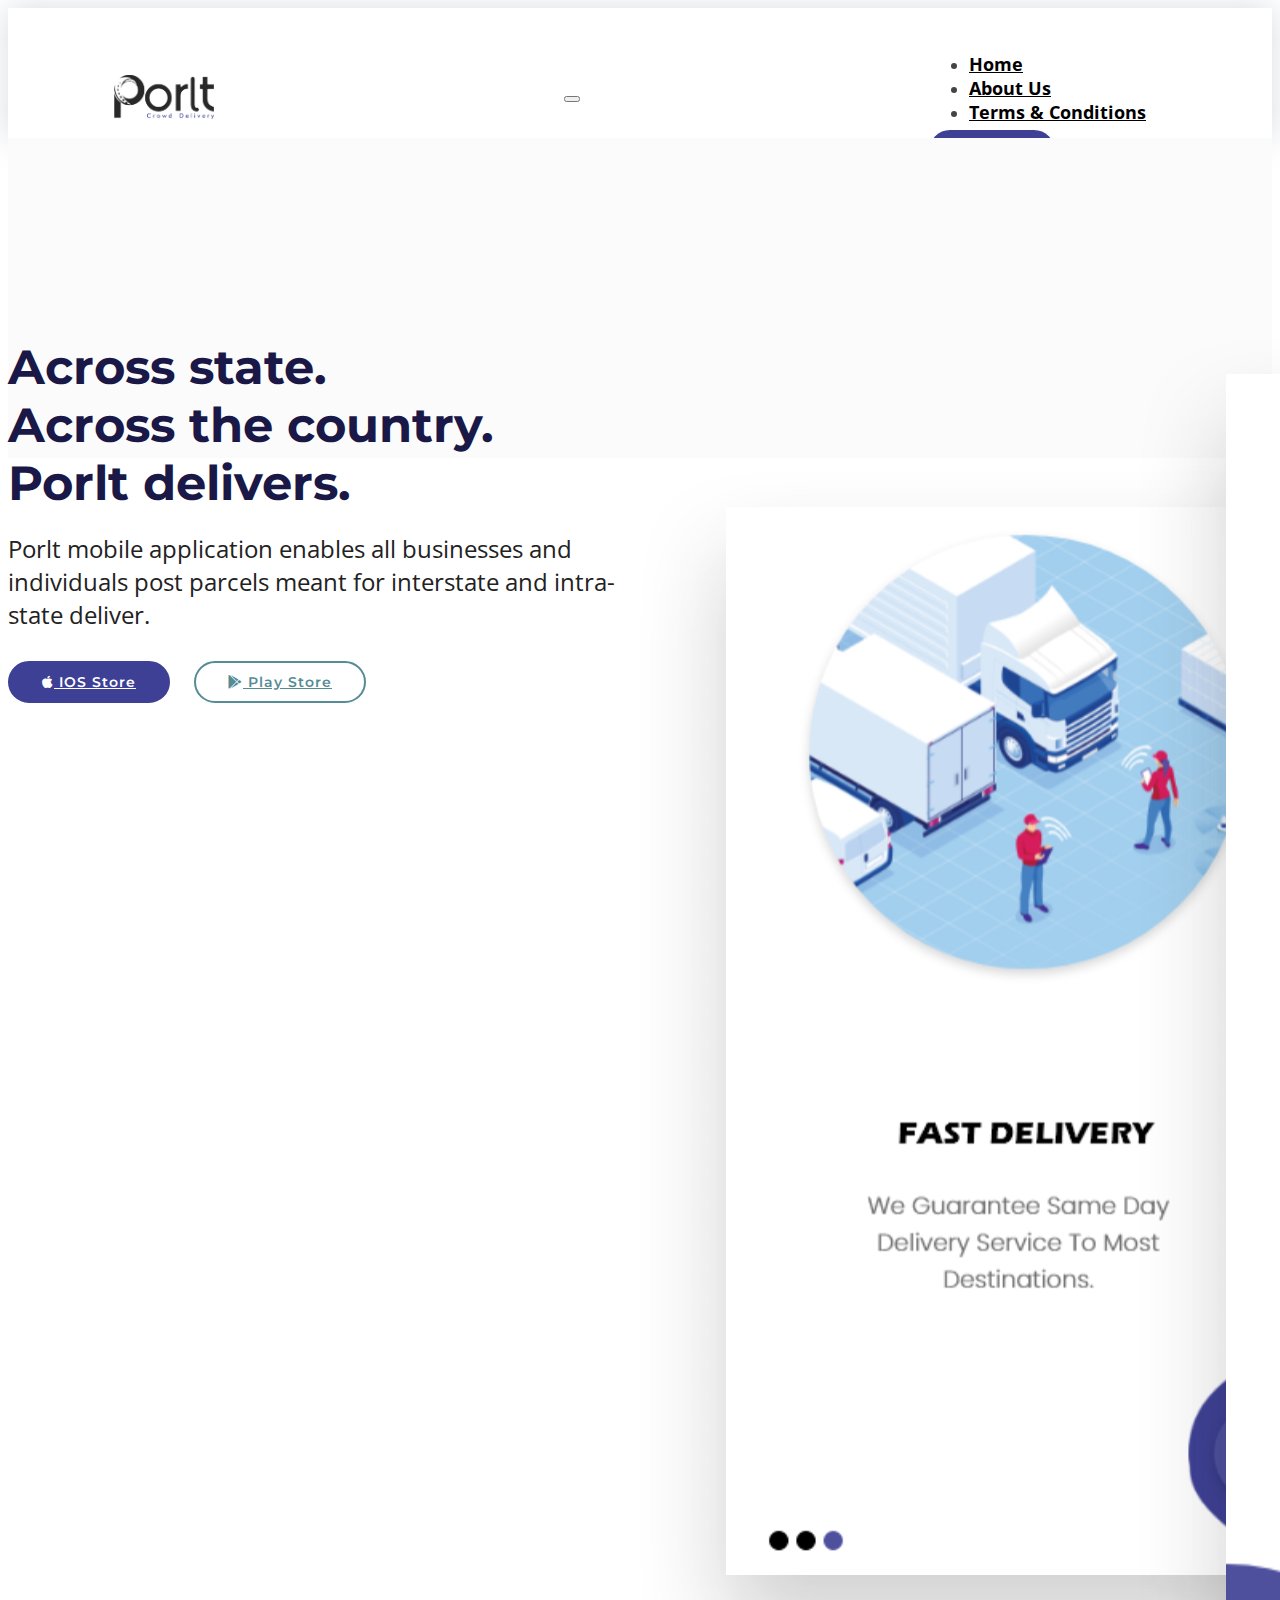
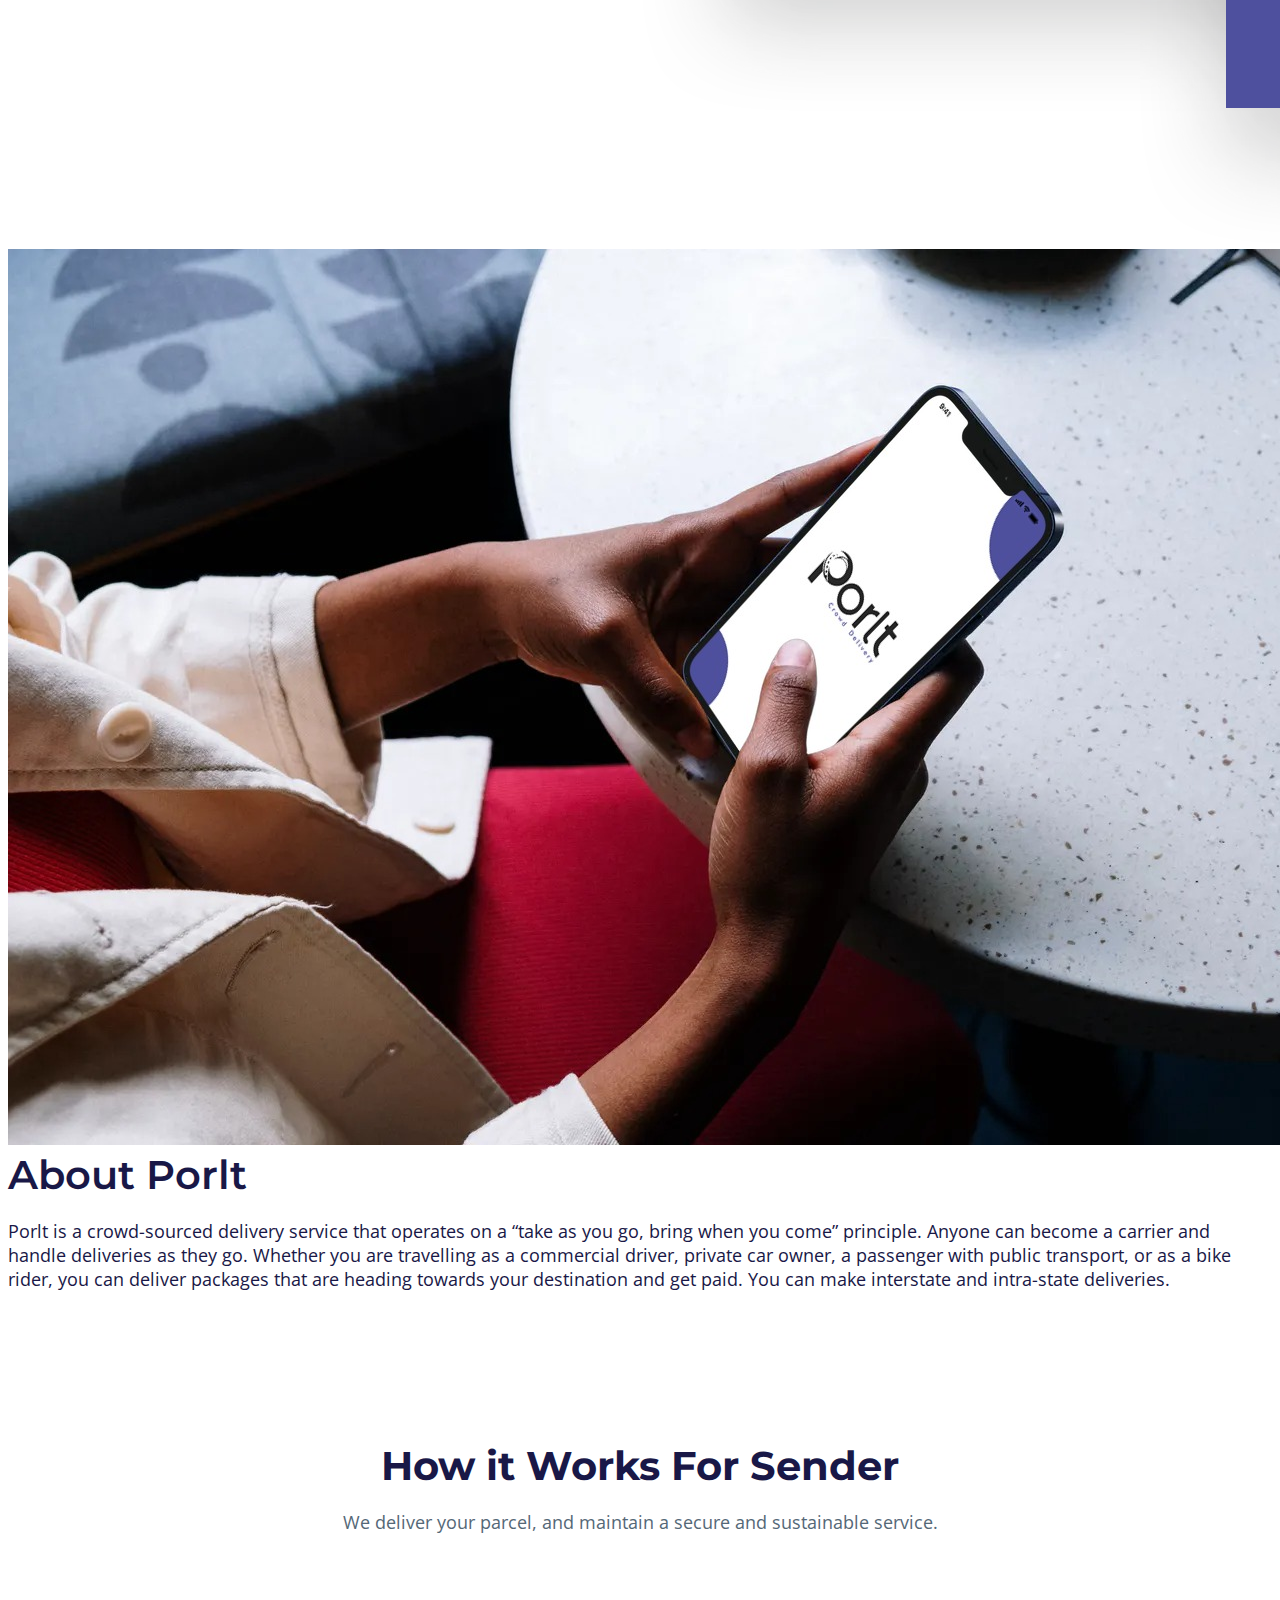
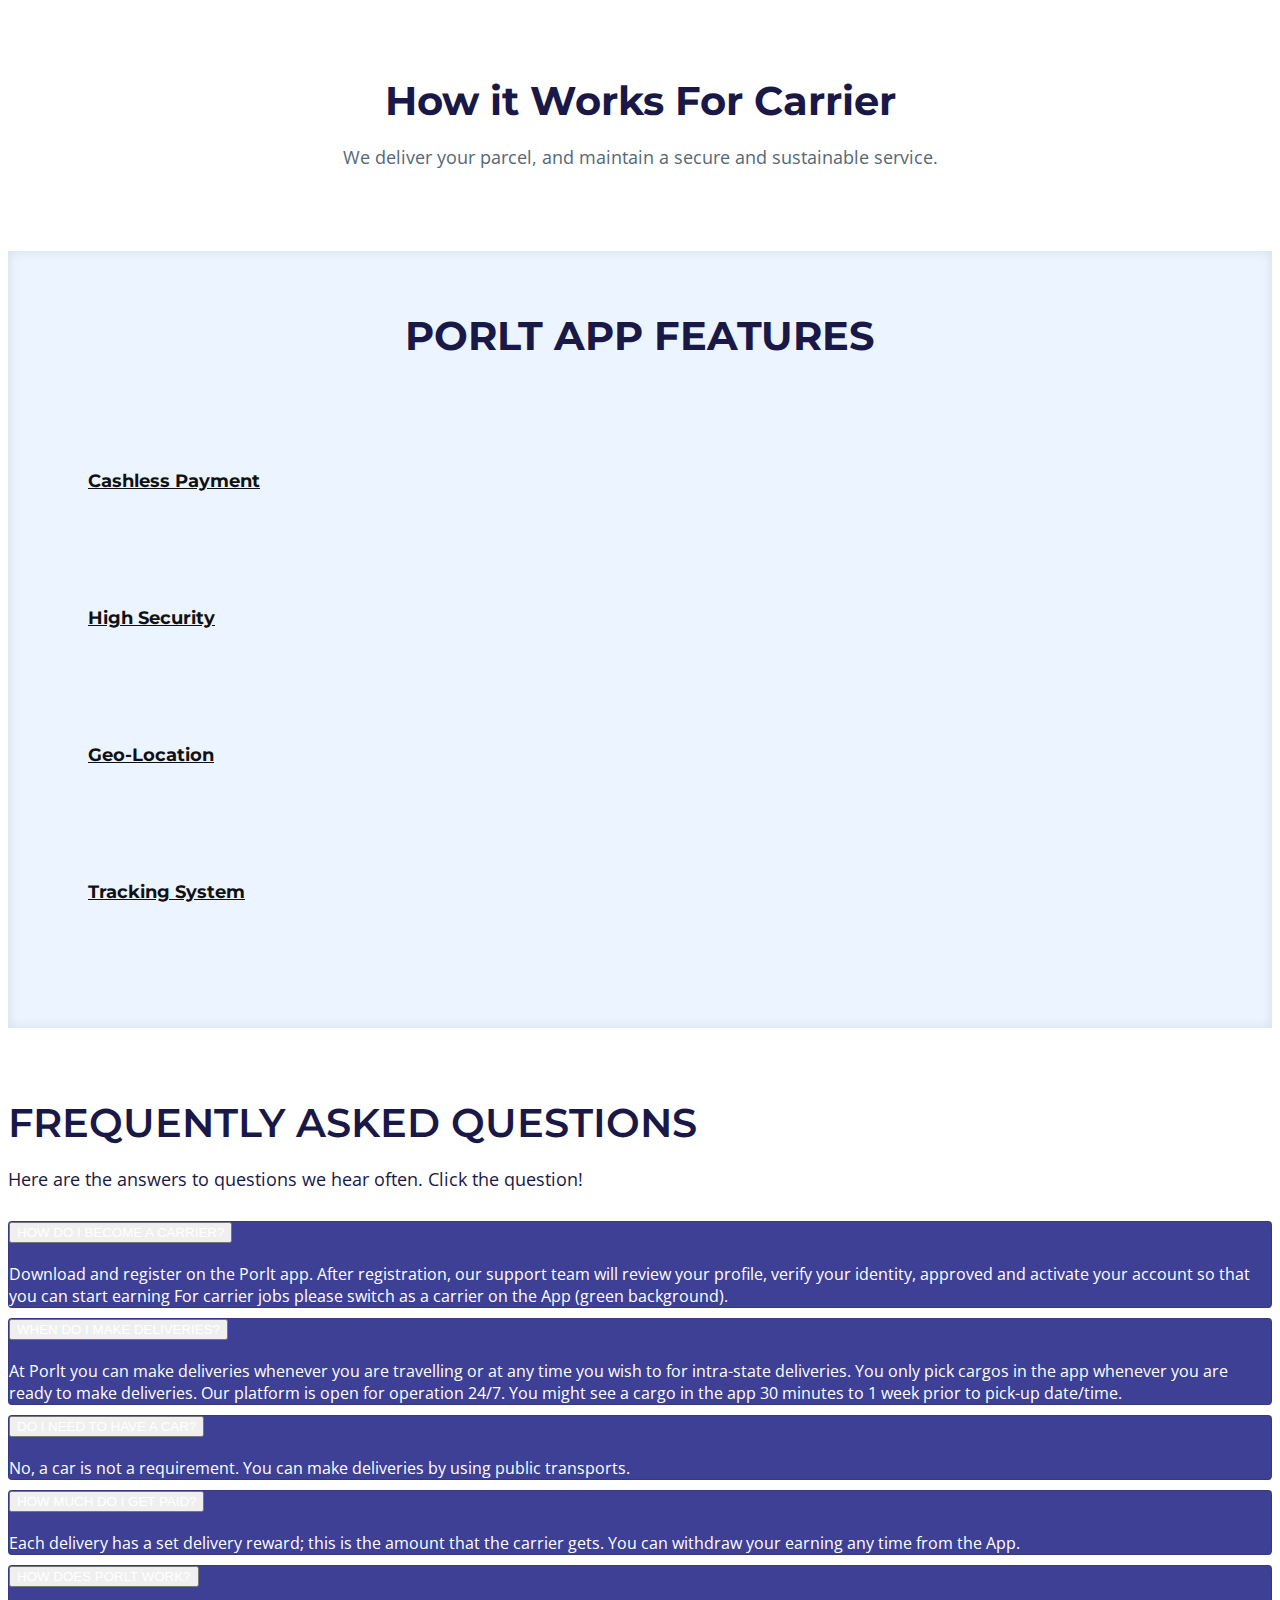
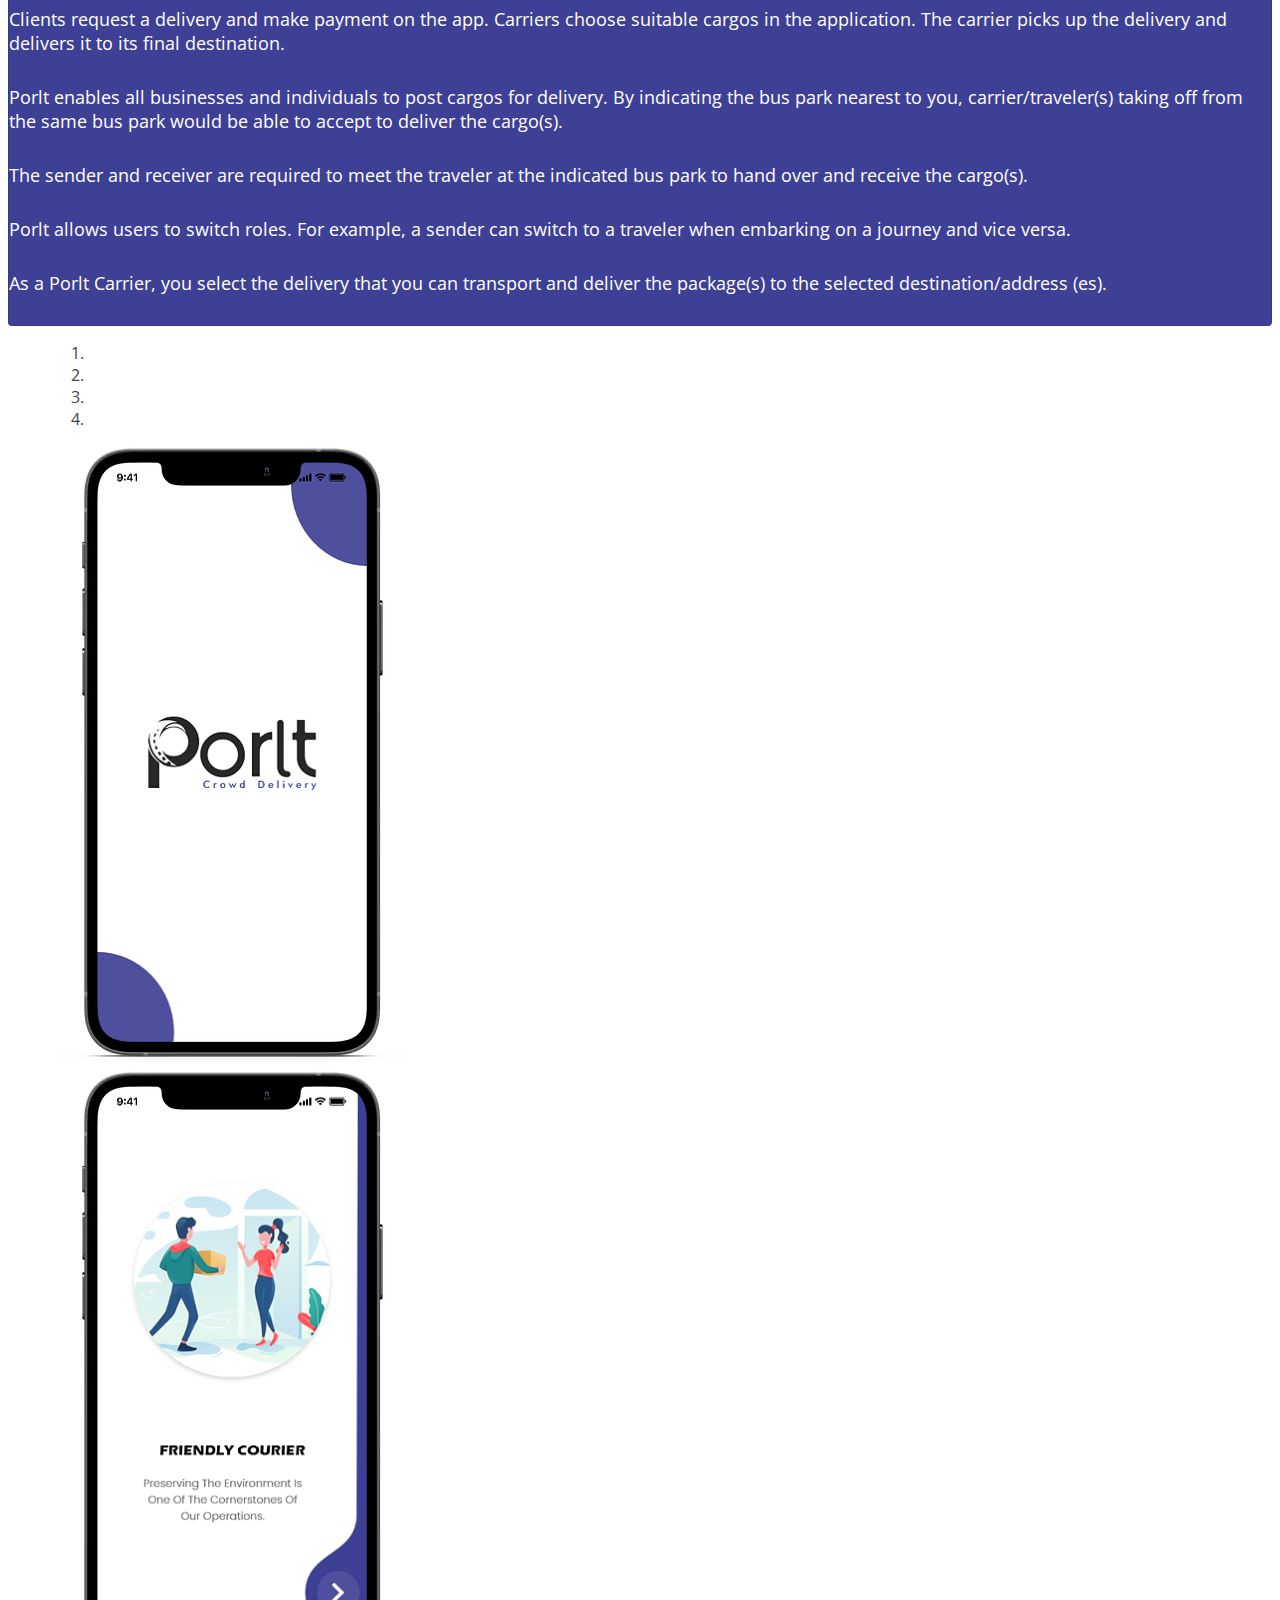
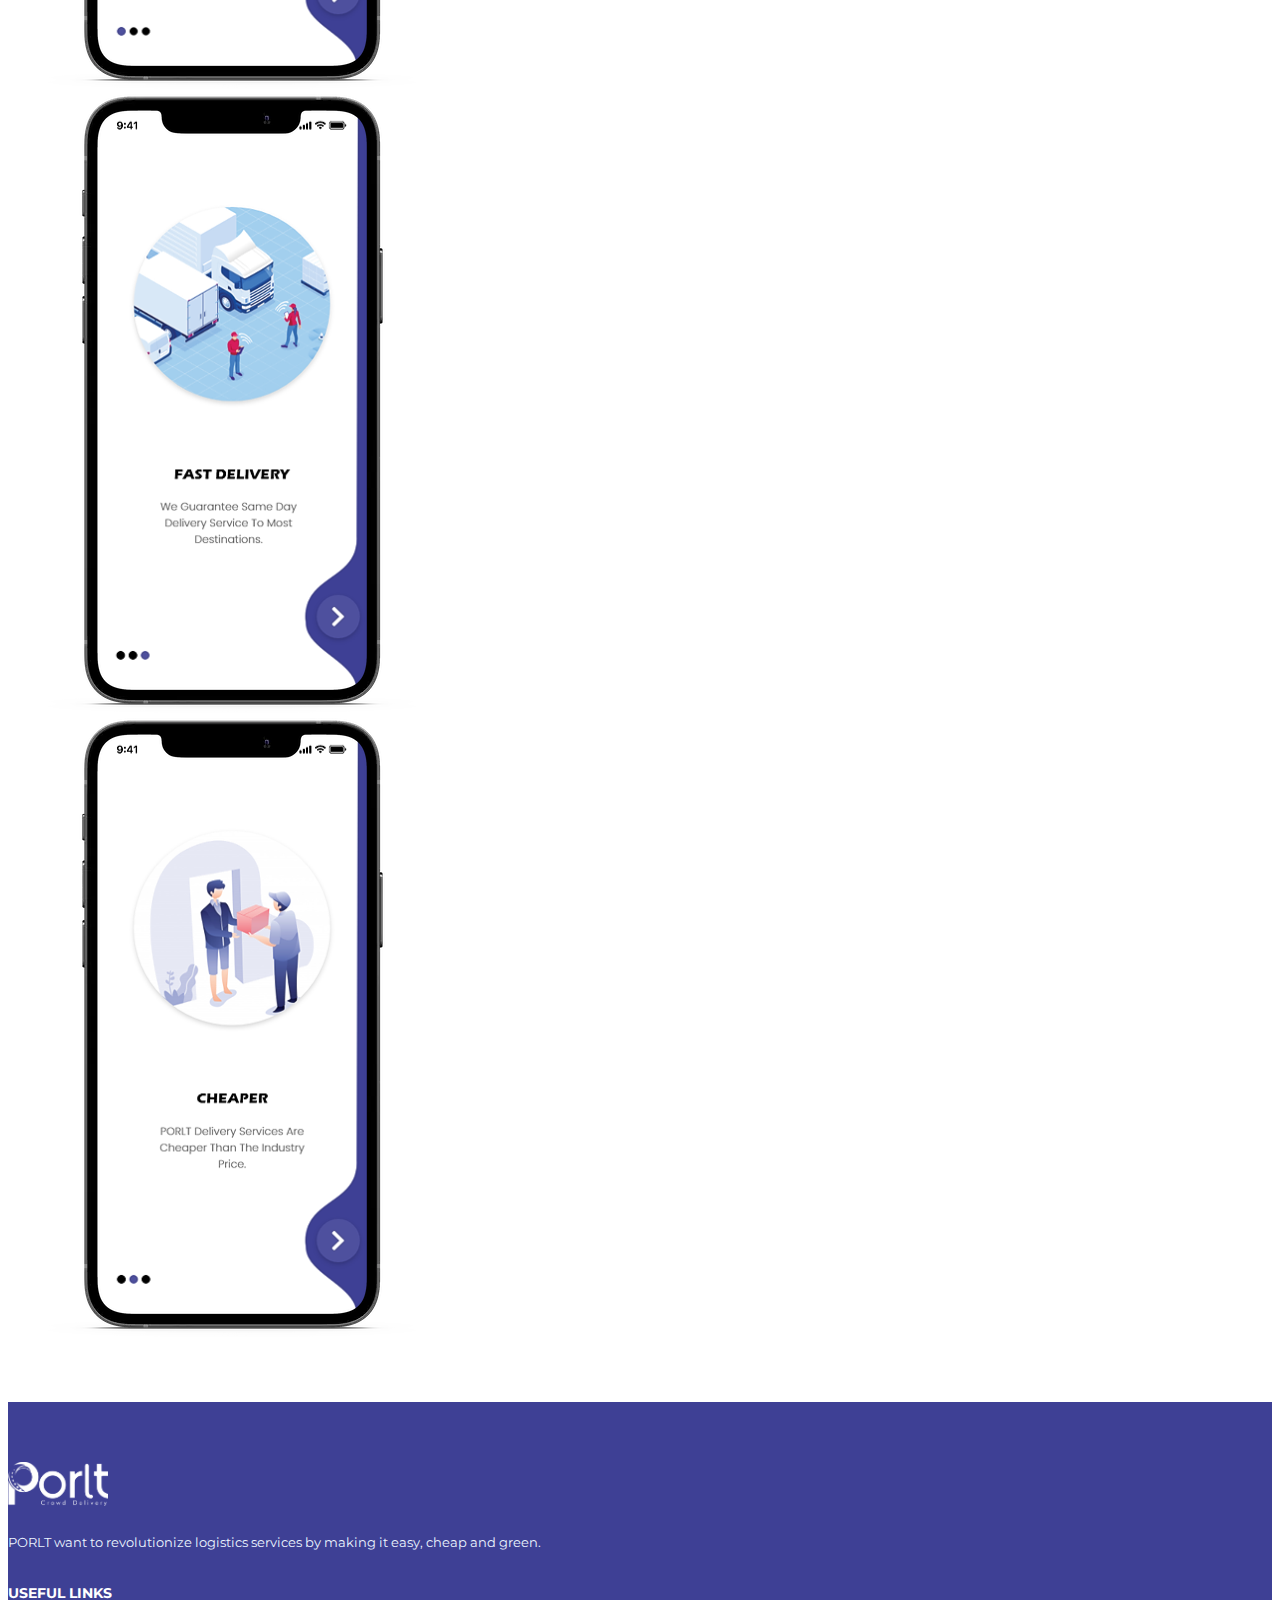
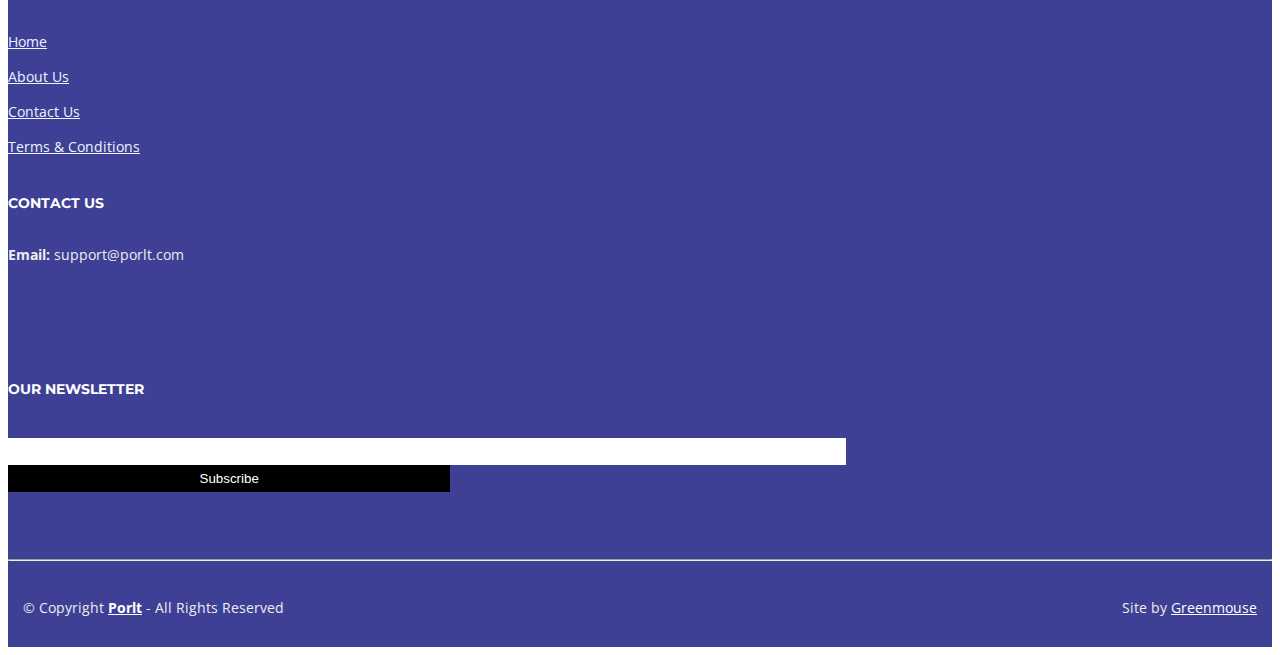
==== commit f4f155a3: "porlt" ====
--- a/index.html
+++ b/index.html
@@ -35,7 +35,6 @@
   <!--==========================
   Header
   ============================-->
-  
   <header id="header" class="fixed-top">
     <div class="containr">
       <nav class="navbar navbar-expand-lg navbar-light">
@@ -94,7 +93,7 @@
       <div class="container">   
         <div class="row about-extra aboutt">
           <div class="col-lg-6 wow fadeInUp">
-            <img src="img/5.png" class="img-fluid" alt="">
+            <img src="img/about.jpg" class="img-fluid" alt="">
           </div>
           <div class="col-lg-6 wow fadeInUp pt-5 pt-lg-0 aboutt-container">
             <h4>About Porlt</h4>
@@ -104,7 +103,7 @@
 
       </div>
     </section><!-- #about -->
-    
+
        <!--==========================
       How it works Section
     ============================-->
@@ -117,56 +116,25 @@
         </header>
 
         <div class="row about-container">
-          <div class="col-lg-3 content order-lg-1 order-2">
-            <div class="icon-box wow fadeInUp">
-              <div class="icon"><i class="fas fa-cloud-download-alt"></i></div>
-              <h4 class="title"><a href="">Step 1</a></h4>
-              <p class="description">Download the PORLT app to your phone.</p>
-            </div>
-          </div>
-          <div class="col-lg-3 content order-lg-1 order-2">
-
-            <div class="icon-box wow fadeInUp" data-wow-delay="0.2s">
-              <div class="icon"><i class="fas fa-shuttle-van"></i></div>
-              <h4 class="title"><a href="">Step 2</a></h4>
-              <p class="description">Fill in the delivery details and make payment</p>
-            </div>
-          </div>
-          <div class="col-lg-3 content order-lg-1 order-2">
-            <div class="icon-box wow fadeInUp" data-wow-delay="0.4s">
-              <div class="icon"><i class="fab fa-wpforms"></i></div>
-              <h4 class="title"><a href="">Step 3</a></h4>
-              <p class="description">Get notification when a Carrier accepts to deliver Your package.</p>
-            </div>
-          </div>
-          <div class="col-lg-3 content order-lg-1 order-2">
-            <div class="icon-box wow fadeInUp" data-wow-delay="0.4s">
-              <div class="icon"><i class="fas fa-hands-helping"></i></div>
-              <h4 class="title"><a href="">Step 4</a></h4>
-              <p class="description">Meet carrier at the selected bus Park and hand over package.</p>
-            </div>
-          </div>
-          <div class="col-lg-3 content order-lg-1 order-2">
-            <div class="icon-box wow fadeInUp" data-wow-delay="0.4s">
-              <div class="icon"><i class="fas fa-hands-helping"></i></div>
-              <h4 class="title"><a href="">Step 5</a></h4>
-              <p class="description">Send confirmation code to receiver. Track your package movements through the App.</p>
-            </div>
-          </div>
-           <div class="col-lg-3 content order-lg-1 order-2">
-            <div class="icon-box wow fadeInUp" data-wow-delay="0.4s">
-              <div class="icon"><i class="fas fa-hands-helping"></i></div>
-              <h4 class="title"><a href="">Step 6</a></h4>
-              <p class="description">Receiver meets carrier at the Destination Bus Park, Shows confirmation code and Receive package.</p>
-            </div>
-          </div>
-          <div class="col-lg-3 content order-lg-1 order-2">
-            <div class="icon-box wow fadeInUp" data-wow-delay="0.4s">
-              <div class="icon"><i class="fas fa-hands-helping"></i></div>
-              <h4 class="title"><a href="">Step 7</a></h4>
-              <p class="description">Get notification when package Is delivered and rate carrier.</p>
-            </div>
-          </div>
+          <img src="img/001.png" style="width: 100%;" alt="">
+          </div>
+        </div>
+      </div>
+    </section><!-- #about -->
+    
+       <!--==========================
+      How it works Section 2
+    ============================-->
+    <section id="abot">
+      <div class="container">
+
+        <header class="section-header">
+          <h3>How it Works For Carrier</h3>
+          <p>We deliver your parcel, and maintain a secure and sustainable service.</p>
+        </header>
+
+        <div class="row about-cntainer">
+          <img src="img/003.png" style="width: 100%;" alt="">
           </div>
 
           <!-- <div class="col-lg-6 background order-lg-2 order-1 wow fadeInUp">
@@ -184,58 +152,45 @@
       <div class="container">
 
         <header class="section-header">
-          <h3>APP FEATURES</h3>
+          <h3>PORLT APP FEATURES</h3>
           <p></p>
         </header>
 
         <div class="row">
-       <div class="col-md-6 col-lg-5 offset-lg-1 wow bounceInUp" data-wow-duration="1.4s">
+       <div class="col-md-6 col-lg-5 offset-lg-2 wow bounceInUp" data-wow-duration="1.4s">
             <div class="box">
-              <div class="icon"><i class="ion-ios-analytics-outline" style="color: #ff689b;"></i></div>
+              <div class="icon">
+                <img src="img/cash.png" style="width: 15%;" alt="">
+              </div>
               <h4 class="title"><a href="">Cashless Payment</a></h4>
-              <!-- <p class="description">Voluptatum deleniti atque corrupti quos dolores et quas molestias excepturi sint occaecati cupiditate non provident</p> -->
             </div>
           </div>
           <div class="col-md-6 col-lg-5 wow bounceInUp" data-wow-duration="1.4s">
             <div class="box">
-              <div class="icon"><i class="ion-ios-bookmarks-outline" style="color: #e9bf06;"></i></div>
+              <div class="icon">
+                <img src="img/secure.png" style="width: 15%;" alt="">
+              </div>
               <h4 class="title"><a href="">High Security</a></h4>
-              <!-- <p class="description">Minim veniam, quis nostrud exercitation ullamco laboris nisi ut aliquip ex ea commodo consequat tarad limino ata</p> -->
-            </div>
-          </div>
-
-          <div class="col-md-6 col-lg-5 offset-lg-1 wow bounceInUp" data-wow-delay="0.1s" data-wow-duration="1.4s">
+            </div>
+          </div>
+
+          <div class="col-md-6 col-lg-5 offset-lg-2 wow bounceInUp" data-wow-delay="0.1s" data-wow-duration="1.4s">
             <div class="box">
-              <div class="icon"><i class="ion-ios-paper-outline" style="color: #3fcdc7;"></i></div>
+              <div class="icon">
+                <img src="img/location.png" style="width: 15%;" alt="">
+              </div>
               <h4 class="title"><a href="">Geo-Location</a></h4>
-              <!-- <p class="description">Duis aute irure dolor in reprehenderit in voluptate velit esse cillum dolore eu fugiat nulla pariatur</p> -->
             </div>
           </div>
           <div class="col-md-6 col-lg-5 wow bounceInUp" data-wow-delay="0.1s" data-wow-duration="1.4s">
             <div class="box">
-              <div class="icon"><i class="ion-ios-speedometer-outline" style="color:#41cf2e;"></i></div>
+              <div class="icon">
+                <img src="img/track.png" style="width: 15%;" alt="">
+              </div>
               <h4 class="title"><a href="">Tracking System</a></h4>
-              <!-- <p class="description">Excepteur sint occaecat cupidatat non proident, sunt in culpa qui officia deserunt mollit anim id est laborum</p> -->
-            </div>
-          </div>
-
-          <!-- <div class="col-md-6 col-lg-5 offset-lg-1 wow bounceInUp" data-wow-delay="0.2s" data-wow-duration="1.4s">
-            <div class="box">
-              <div class="icon"><i class="ion-ios-world-outline" style="color: #d6ff22;"></i></div>
-              <h4 class="title"><a href="">Great User Experience</a></h4>
-              <p class="description">At vero eos et accusamus et iusto odio dignissimos ducimus qui blanditiis praesentium voluptatum deleniti atque</p>
-            </div>
-          </div> -->
-          <!-- <div class="col-md-6 col-lg-5 wow bounceInUp" data-wow-delay="0.2s" data-wow-duration="1.4s">
-            <div class="box">
-              <div class="icon"><i class="ion-ios-clock-outline" style="color: #4680ff;"></i></div>
-              <h4 class="title"><a href="">Eiusmod Tempor</a></h4>
-              <p class="description">Et harum quidem rerum facilis est et expedita distinctio. Nam libero tempore, cum soluta nobis est eligendi</p>
-            </div>
-          </div> -->
-
-        </div>
-
+            </div>
+          </div>
+        </div>
       </div>
     </section><!-- #services -->
 
@@ -325,7 +280,7 @@
           </div>
           </div>
           </div>
-          <div class="col-lg-6 wow fadeInUp" style="margin-left: 80px;">
+          <div class="col-lg-6 wow woww fadeInUp">
             <div id="carouselExampleIndicators" class="carousel slide" data-ride="carousel">
               <ol class="carousel-indicators">
                 <li data-target="#carouselExampleIndicators" data-slide-to="0" class="active"></li>
@@ -412,10 +367,17 @@
         </div>
       </div>
     </div>
-
+<hr>
     <div class="container">
       <div class="copyright">
-        &copy; Copyright <a href="http://porlt.com/" style="color: #fff;"><strong>Porlt</strong></a> - All Rights Reserved
+        <div class="row copy">
+          <div>
+            &copy; Copyright <a href="http://porlt.com/" style="color: #fff;"><strong>Porlt</strong></a> - All Rights Reserved
+          </div>
+          <div>
+            Site by <a href="https://greenmouseonline.com/" target="_blank" style="color: #fff;">Greenmouse</a>
+          </div>
+        </div>
       </div>
     </div>
   </footer><!-- #footer -->
--- a/css/style.css
+++ b/css/style.css
@@ -144,6 +144,19 @@
   margin-top: 60px;
 }
 
+.navbar {
+  position: relative;
+  display: -ms-flexbox;
+  display: flex;
+  -ms-flex-wrap: wrap;
+  flex-wrap: wrap;
+  -ms-flex-align: center;
+  align-items: center;
+  -ms-flex-pack: justify;
+  justify-content: space-between;
+  padding: .5rem 3.5rem !important;
+}
+
 nav ul li {
   padding-right: 20px;
 }
@@ -248,17 +261,16 @@
   color: #558B95;
 }
 
+.about-info h2 {
+  font-size: 80px !important;
+  margin-top: 70px;
+}
+
 /*--------------------------------------------------------------
 # Navigation Menu
 --------------------------------------------------------------*/
 
 /* Desktop Navigation */
-
-.main-nav {
-  /* Drop Down */
-  /* Deep Drop Down */
-}
-
 .main-nav, .main-nav * {
   margin: 0;
   padding: 0;
@@ -546,7 +558,7 @@
   margin-bottom: 10px;
 }
 
-.btn-link, .card-body, .card-body p{
+.btn-link, .card-body, .card-body p {
   color: #fff !important;
 }
 
@@ -1288,6 +1300,10 @@
   cursor: pointer;
 }
 
+.woww {
+  margin-left: 40px;
+}
+
 /*--------------------------------------------------------------
 # Footer
 --------------------------------------------------------------*/
@@ -1421,6 +1437,12 @@
   padding-top: 30px;
 }
 
+#footer .copyright .copy {
+  display: flex;
+  justify-content: space-between;
+  padding: 0 15px;
+}
+
 #footer .credits {
   text-align: center;
   font-size: 13px;
@@ -1447,14 +1469,18 @@
 
 @media (max-width: 991px) {
   #header {
-    height: 60px;
+    height: 80px;
     padding: 10px 0;
   }
   #header .logo h1 {
     font-size: 28px;
     padding: 8px 0;
   }
-  #intro {
+  .navbar-light .navbar-nav .nav-link{
+    background-color: #fff;
+    padding-left: 20px;
+  }
+   #intro {
     padding: 140px 0 60px 0;
   }
   #intro .intro-img {
@@ -1471,6 +1497,9 @@
   #why-us .card {
     margin: 0;
   }
+  .woww {
+    margin-left: 0px;
+  }
 }
 
 @media (max-width: 768px) {
